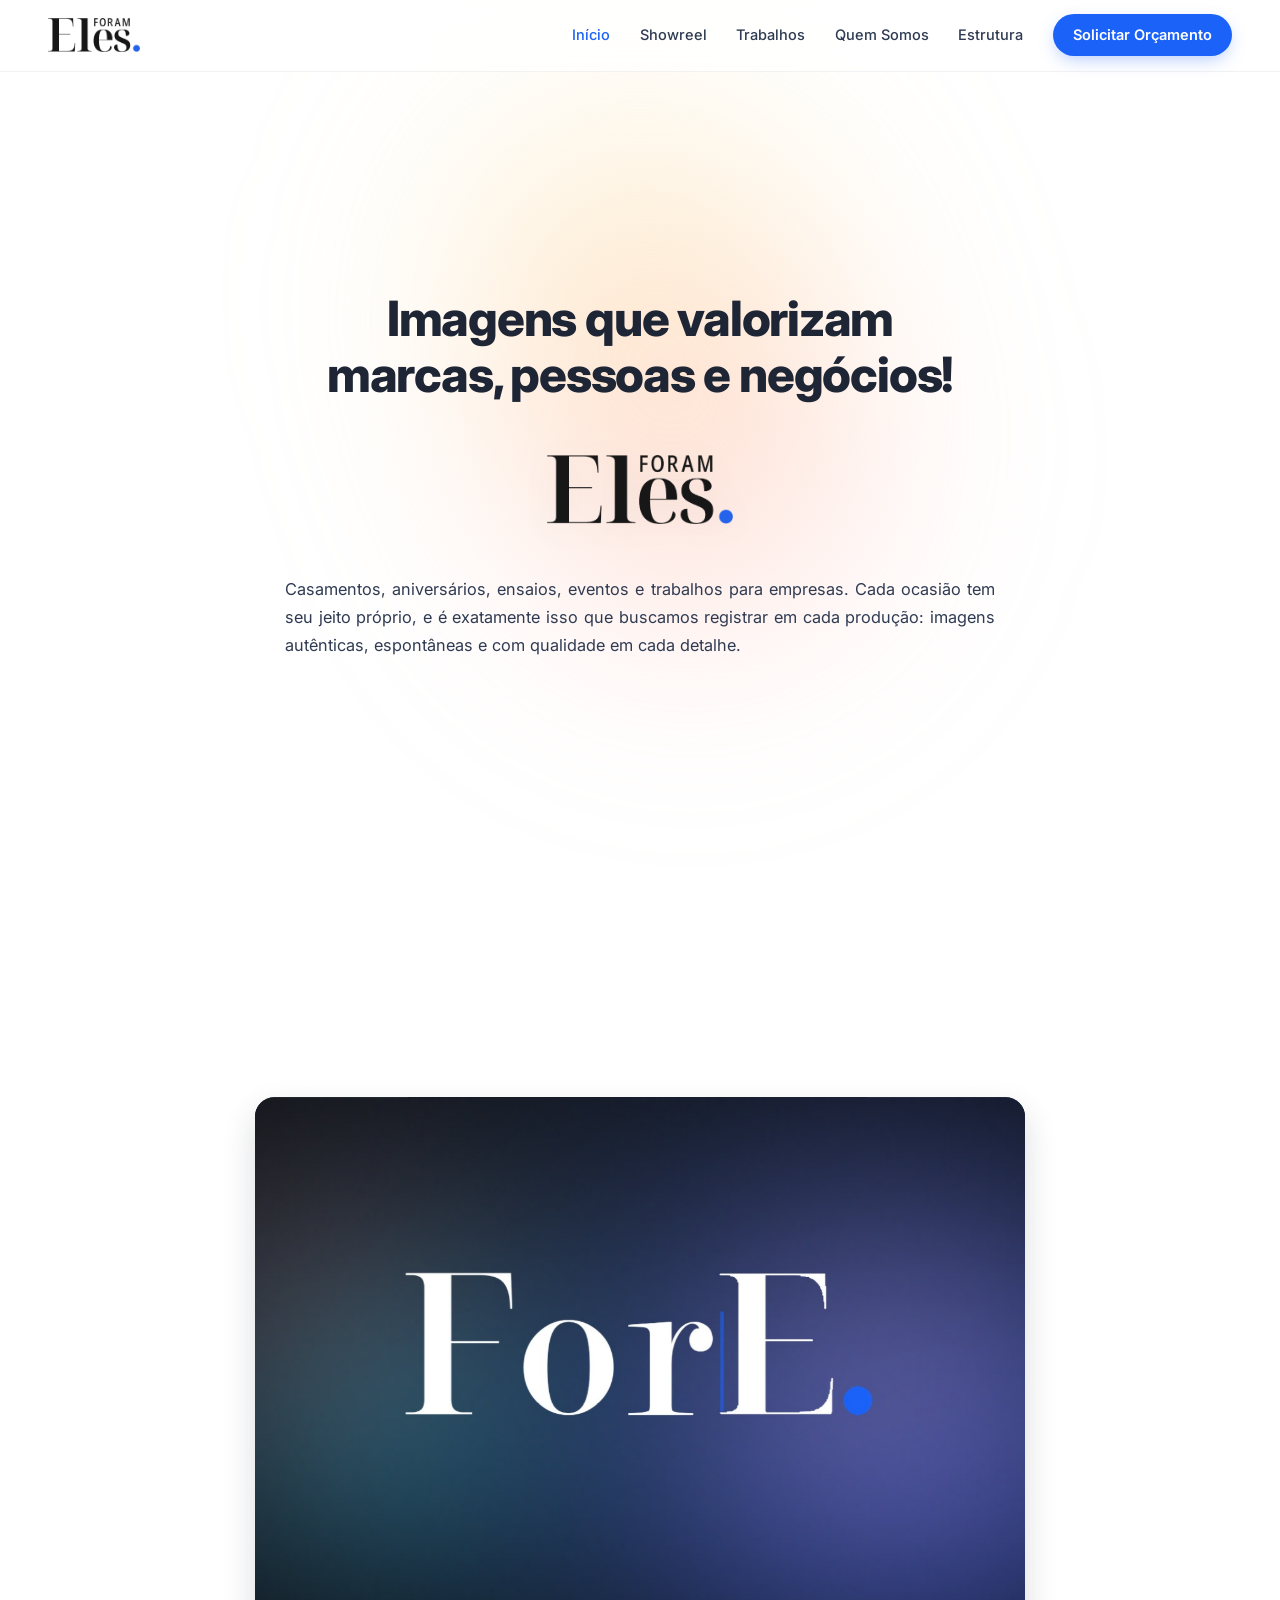
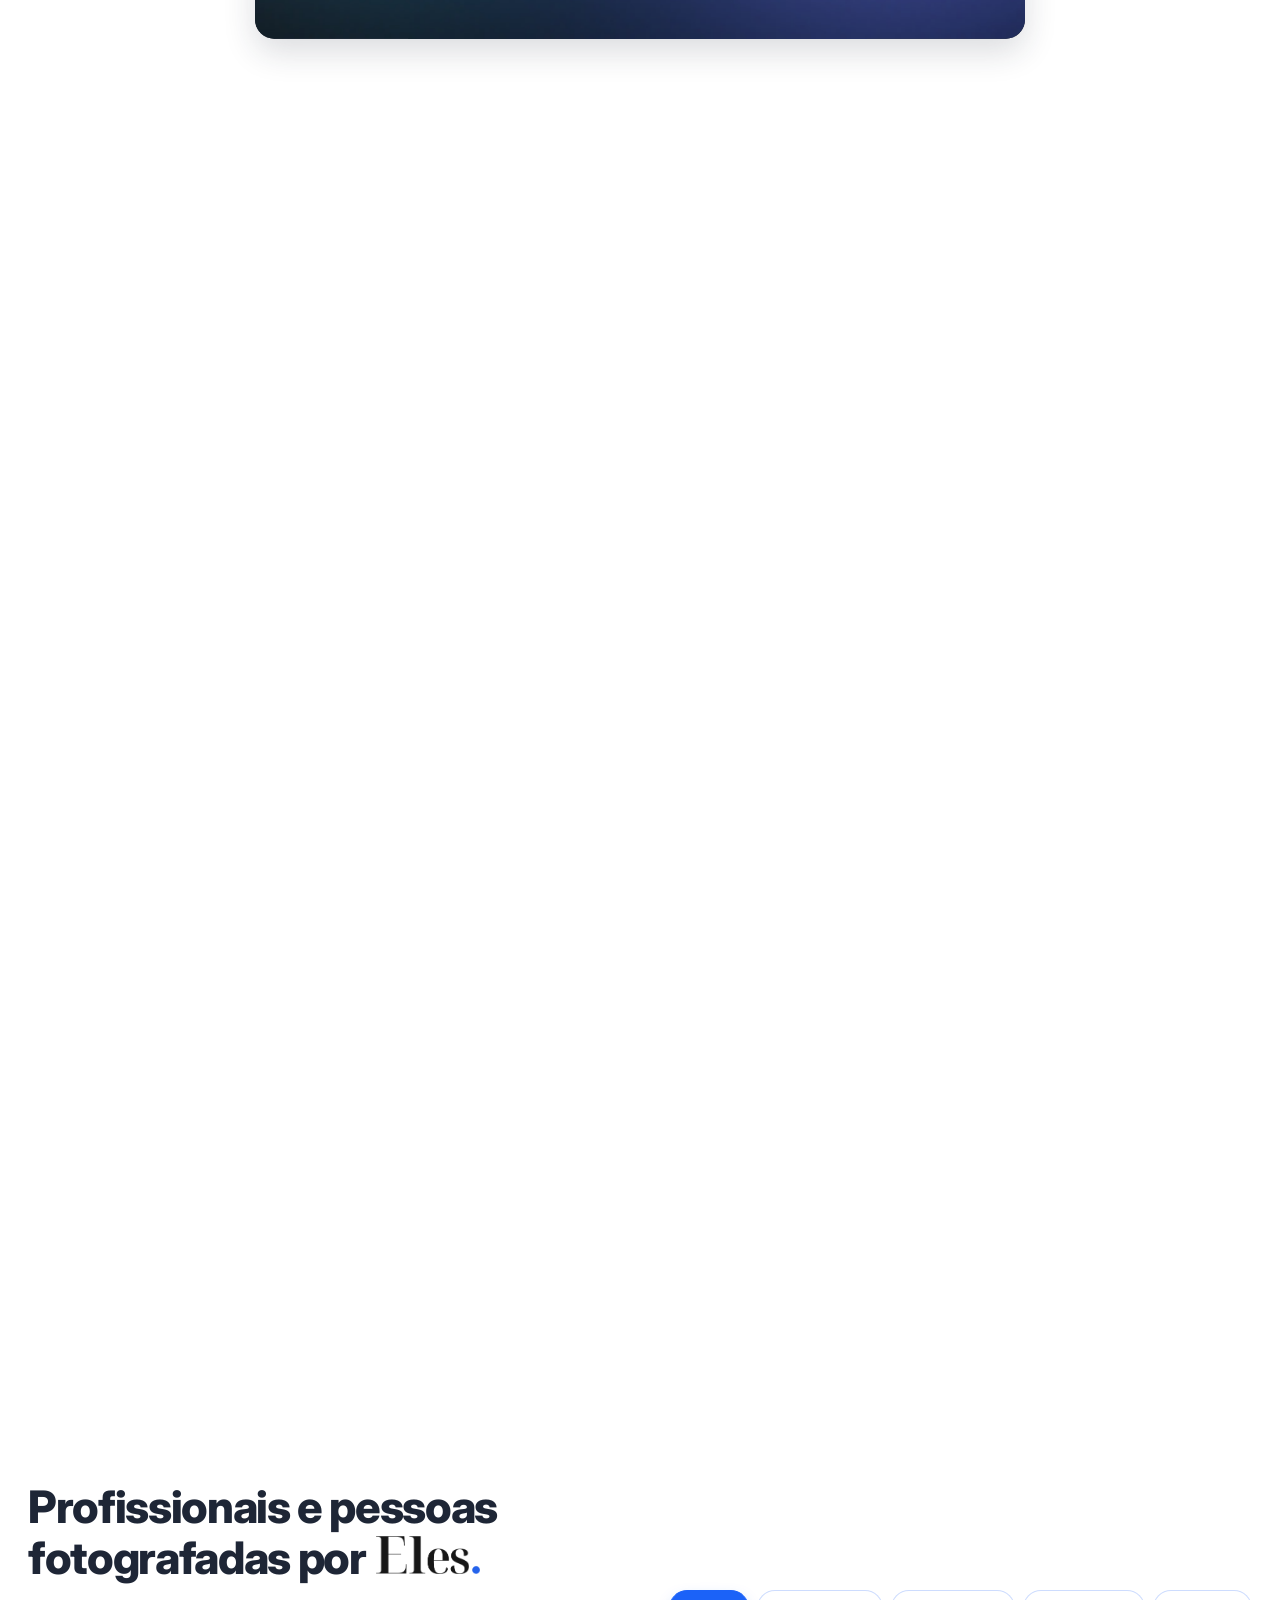
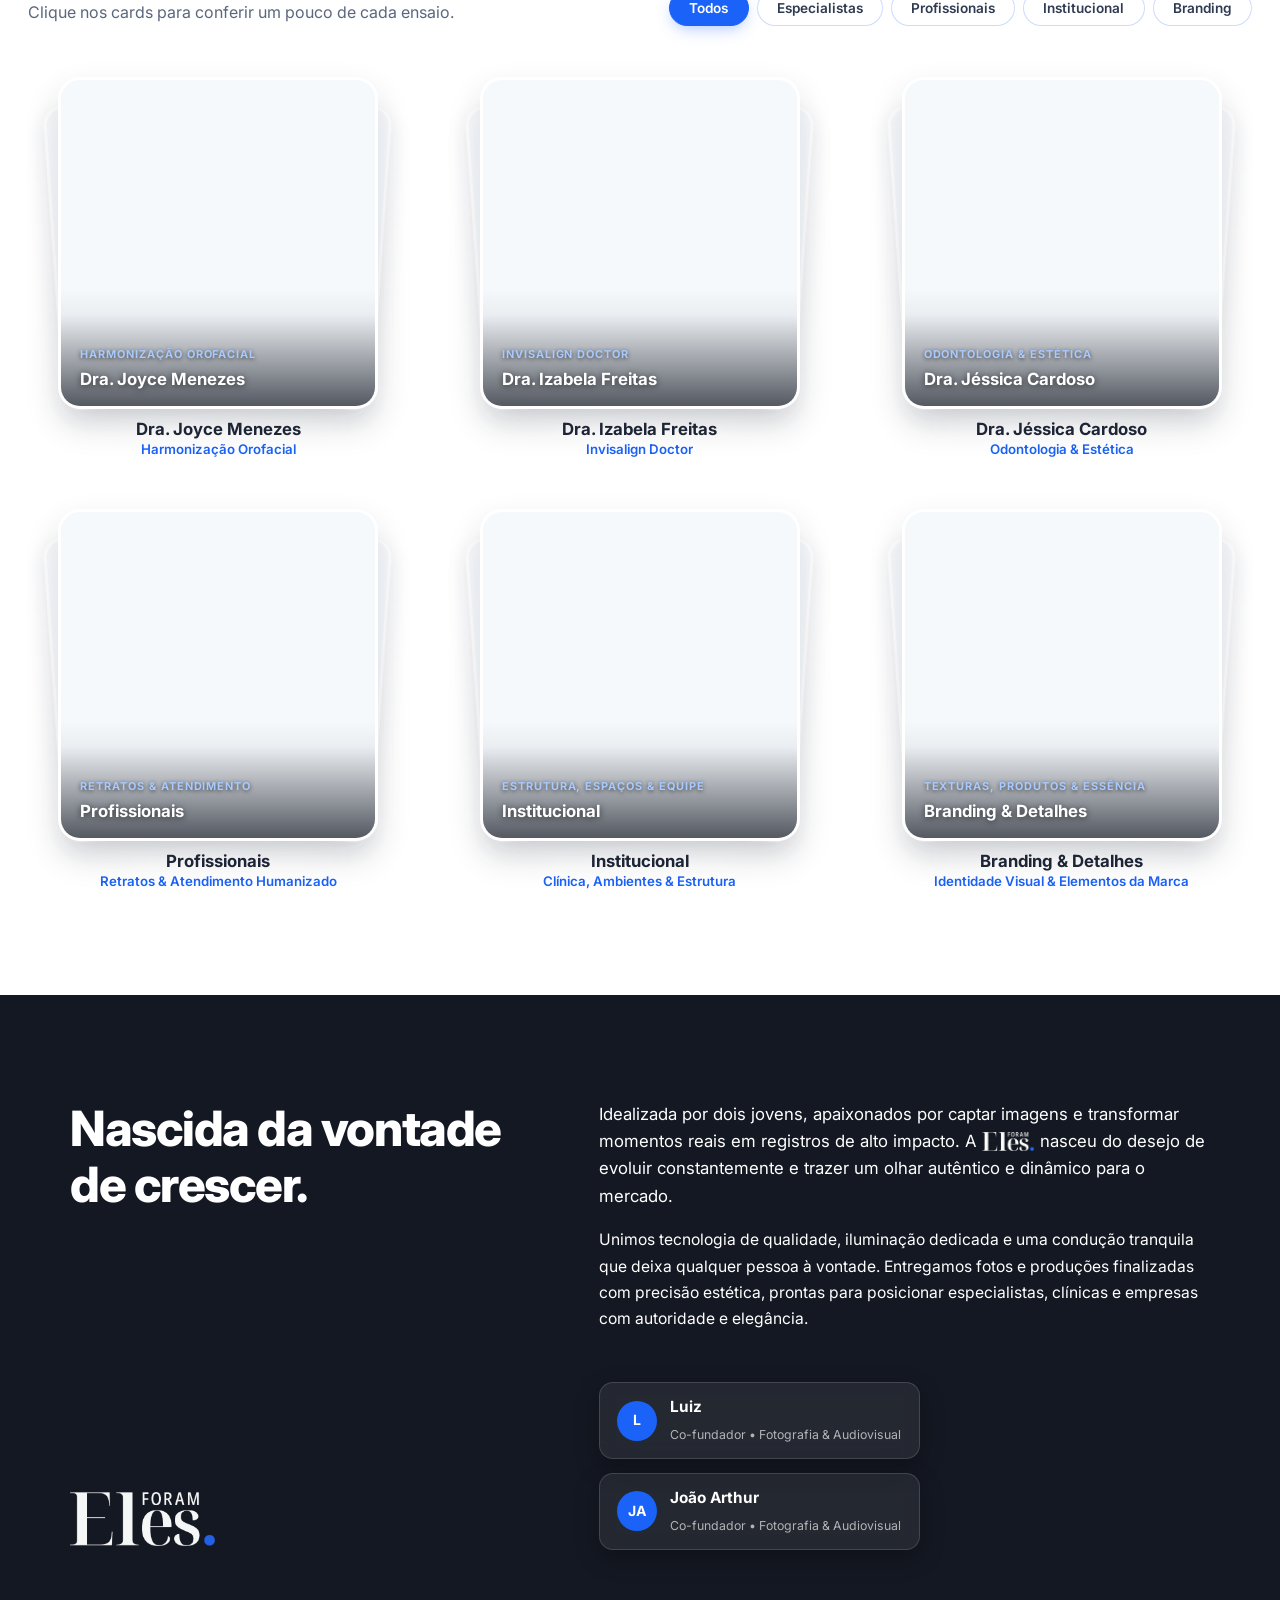
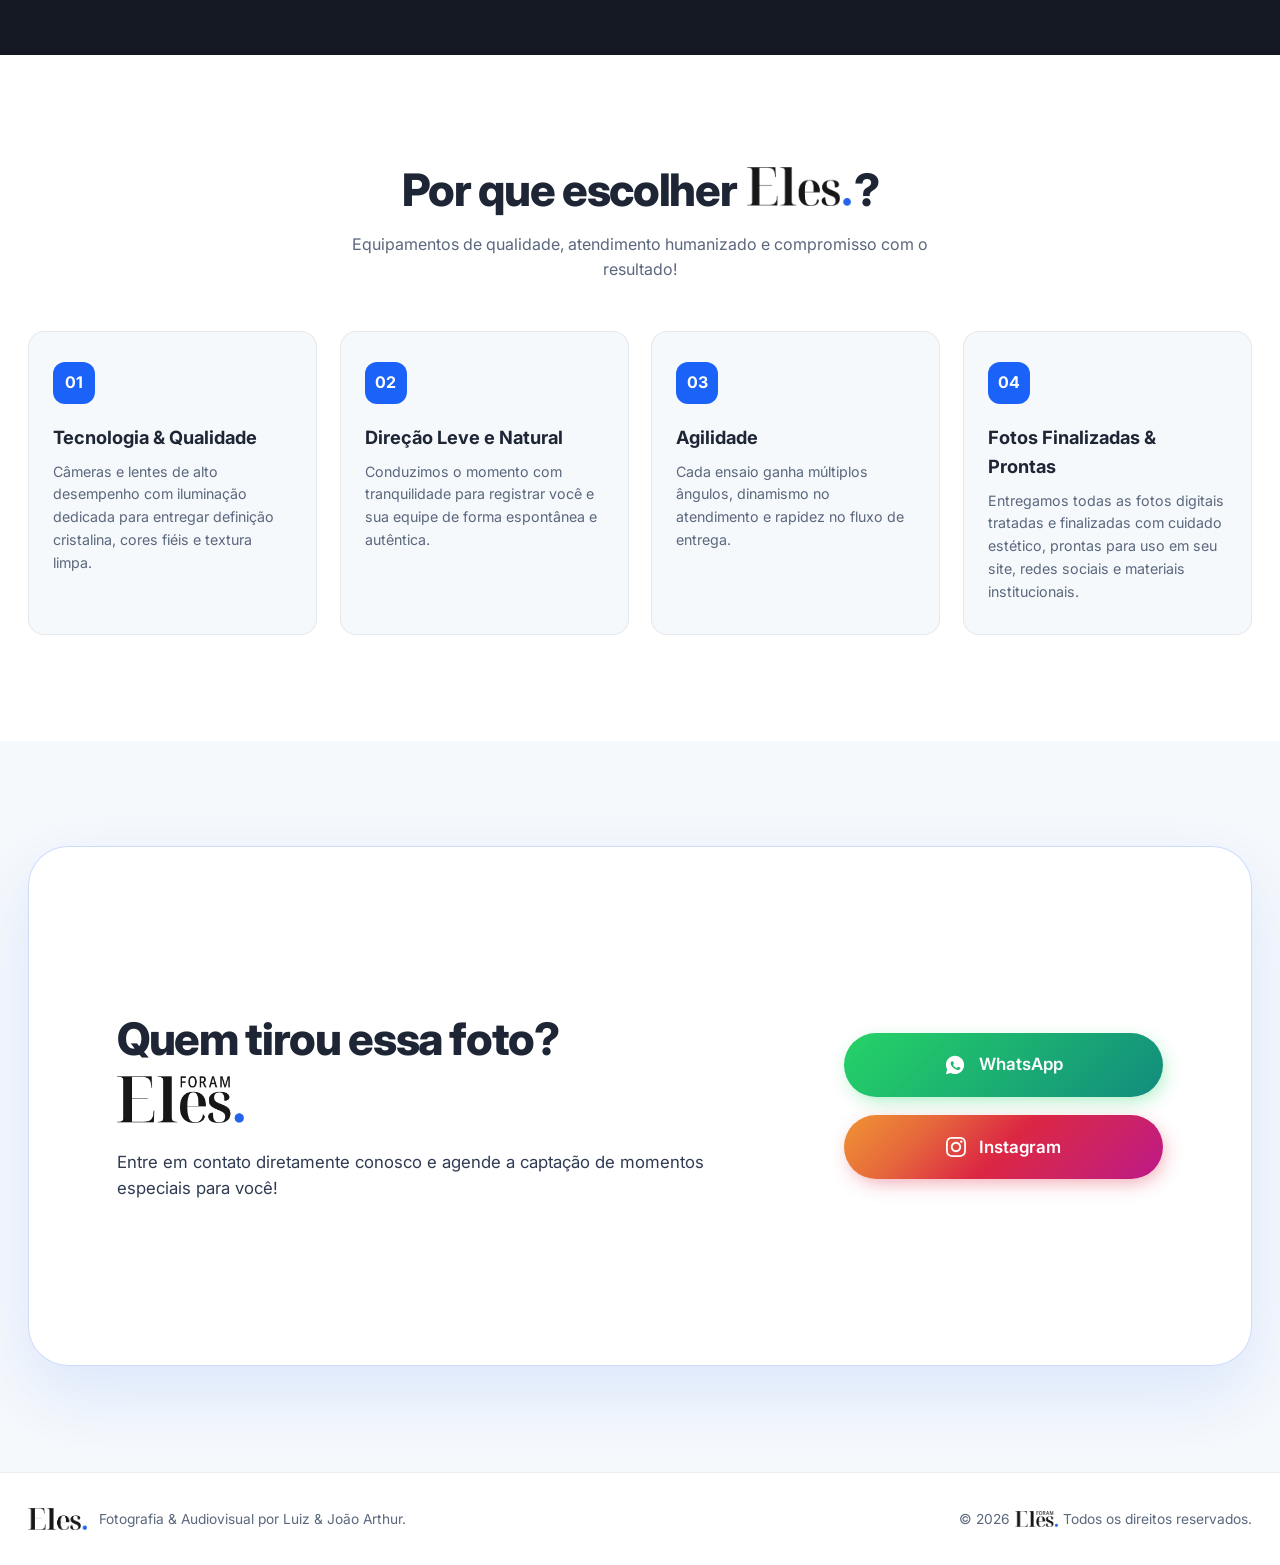
==== index.html @ 7e0012a5 "fix: cor do hero pc +12%, hero mobile refinado, play imediato video, titulo fotografadas e textos br" ====
<!DOCTYPE html>
<html lang="pt-BR">
<head>
  <meta charset="UTF-8" />
  <meta name="viewport" content="width=device-width, initial-scale=1.0, viewport-fit=cover" />
  <title>FORAM Eles. | Fotografia &amp; Audiovisual</title>
  <meta name="description" content="FORAM Eles — Fotografia e audiovisual por Luiz e João Arthur. Olhar autêntico, direção natural e entrega ágil para especialistas, clínicas e empresas." />
  <meta name="theme-color" content="#ffffff" />
  <link rel="icon" type="image/svg+xml" href="assets/favicon.svg" />
  <link rel="icon" type="image/png" sizes="32x32" href="assets/favicon-32x32.png" />
  <link rel="icon" type="image/png" sizes="512x512" href="assets/favicon.png" />
  <link rel="apple-touch-icon" href="assets/apple-touch-icon.png" />
  <link rel="preconnect" href="https://fonts.googleapis.com" />
  <link rel="preconnect" href="https://fonts.gstatic.com" crossorigin />
  <link href="https://fonts.googleapis.com/css2?family=Inter:wght@300;400;500;600;700;800&display=swap" rel="stylesheet" />
  <!-- CookieConsent v3 (LGPD) -->
  <link rel="stylesheet" href="https://cdn.jsdelivr.net/gh/orestbida/cookieconsent@v3.0.1/dist/cookieconsent.css" />
  <link rel="stylesheet" href="style.css?v=20261114-v8" />
</head>
<body>

  <!-- Header / Navbar com Desfoque (Blur) -->
  <header class="navbar" id="navbar">
    <div class="nav-container">
      <a href="#hero" class="brand-logo" aria-label="FORAM Eles - Início">
        <img src="assets/logo-foram-eles-crop.png" alt="FORAM Eles." class="logo-img" decoding="async" />
      </a>

      <nav class="nav-links" id="nav-links">
        <a href="#hero" class="nav-link active">Início</a>
        <a href="#destaque" class="nav-link">Showreel</a>
        <a href="#portfolio" class="nav-link">Trabalhos</a>
        <a href="#sobre" class="nav-link">Quem Somos</a>
        <a href="#diferenciais" class="nav-link">Estrutura</a>
        <a href="#contato" class="nav-link nav-cta">Solicitar Orçamento</a>
      </nav>

      <button class="menu-toggle" id="menu-toggle" aria-label="Abrir menu" aria-expanded="false">
        <span></span>
        <span></span>
        <span></span>
      </button>
    </div>
  </header>

  <main>
    <!-- 1º CONTAINER: CORES EM DEGRADÊ MAIS CONCENTRADAS E SE ESTENDENDO ATÉ O FINAL DO VÍDEO -->
    <section class="container-hero" id="hero">
      <div class="hero-canvas-wrapper" aria-hidden="true">
        <canvas id="breathing-canvas"></canvas>
      </div>

      <div class="hero-content reveal visible">
        <h1 class="hero-title">
          <span class="hero-title-line line-1">Imagens que valorizam</span>
          <span class="hero-title-line line-2">marcas, pessoas e negócios!</span>
        </h1>

        <div class="hero-logo-wrap">
          <img src="assets/logo-foram-eles-crop.png" alt="FORAM Eles." class="hero-main-logo" decoding="async" />
        </div>

        <div class="hero-subtitle">
          <p class="hero-sub-desc">
            Casamentos, aniversários, ensaios, eventos e trabalhos para empresas. Cada ocasião tem seu jeito próprio, e é exatamente isso que buscamos registrar em cada produção: imagens autênticas, espontâneas e com qualidade em cada detalhe.
          </p>
        </div>
      </div>
    </section>

    <!-- 2º CONTAINER: VÍDEO EXPANSIVO GRADUAL DESDE O PRIMEIRO SCROLL -->
    <section class="video-scroll-track" id="destaque">
      <div class="video-sticky-stage" id="video-sticky-stage">
        <div class="video-expand-card" id="video-expand-card">
          <!-- Começa pausado: só toca quando pelo menos 20% do vídeo aparece na tela -->
          <video
            id="showcase-video"
            class="showcase-video"
            poster="assets/video-poster.jpg"
            muted
            loop
            playsinline
            preload="auto"
          >
            <source src="assets/video-foram-eles-mobile.mp4?v=20261114" type="video/mp4" media="(max-width: 768px)" />
            <source src="assets/video-foram-eles.mp4?v=20261114" type="video/mp4" />
          </video>
        </div>
      </div>
    </section>

    <!-- 3º CONTAINER: TRABALHOS REALIZADOS (CARDS ESTILO CARTAS APPLE) -->
    <section class="container-portfolio section-padding" id="portfolio">
      <div class="section-inner">
        <div class="portfolio-header reveal">
          <div>
            <h2 class="section-title">
              Profissionais e pessoas<br />
              fotografadas por <img src="assets/logo-eles-crop.png" alt="Eles." class="inline-logo-title" loading="lazy" decoding="async" />
            </h2>
            <p class="section-desc">
              Clique nos cards para conferir um pouco de cada ensaio.
            </p>
          </div>
          <div class="portfolio-filters" role="tablist">
            <button class="filter-btn active" data-filter="all">Todos</button>
            <button class="filter-btn" data-filter="especialistas">Especialistas</button>
            <button class="filter-btn" data-filter="profissionais">Profissionais</button>
            <button class="filter-btn" data-filter="institucional">Institucional</button>
            <button class="filter-btn" data-filter="branding">Branding</button>
          </div>
        </div>

        <div class="portfolio-grid reveal" id="portfolio-grid">
          <!-- Card Stack 1: Dra. Joyce Menezes -->
          <article class="apple-stack-item" data-category="especialistas" data-album="0" tabindex="0" role="button" aria-label="Abrir álbum Dra. Joyce Menezes">
            <div class="apple-card-stack">
              <div class="stack-layer layer-left">
                <img src="assets/albuns/joyce/foto-01.jpg" alt="Dra. Joyce Menezes" loading="lazy" decoding="async" />
              </div>
              <div class="stack-layer layer-right">
                <img src="assets/albuns/joyce/foto-03.jpg" alt="Harmonização Orofacial" loading="lazy" decoding="async" />
              </div>
              <div class="stack-layer layer-main">
                <img src="assets/albuns/joyce/foto-06.jpg" alt="Dra. Joyce Menezes - Harmonização Orofacial" loading="lazy" decoding="async" />
                <div class="card-main-overlay">
                  <span class="item-cat">Harmonização Orofacial</span>
                  <h3>Dra. Joyce Menezes</h3>
                </div>
              </div>
            </div>
            <div class="stack-meta">
              <h4>Dra. Joyce Menezes</h4>
              <p>Harmonização Orofacial</p>
            </div>
          </article>

          <!-- Card Stack 2: Dra. Izabela Freitas -->
          <article class="apple-stack-item" data-category="especialistas" data-album="1" tabindex="0" role="button" aria-label="Abrir álbum Dra. Izabela Freitas">
            <div class="apple-card-stack">
              <div class="stack-layer layer-left">
                <img src="assets/albuns/izabela/foto-02.jpg" alt="Dra. Izabela Freitas em atendimento" loading="lazy" decoding="async" />
              </div>
              <div class="stack-layer layer-right">
                <img src="assets/albuns/izabela/foto-03.jpg" alt="Invisalign Doctor" loading="lazy" decoding="async" />
              </div>
              <div class="stack-layer layer-main">
                <img src="assets/albuns/izabela/foto-01.jpg" alt="Dra. Izabela Freitas - Invisalign Doctor" loading="lazy" decoding="async" />
                <div class="card-main-overlay">
                  <span class="item-cat">Invisalign Doctor</span>
                  <h3>Dra. Izabela Freitas</h3>
                </div>
              </div>
            </div>
            <div class="stack-meta">
              <h4>Dra. Izabela Freitas</h4>
              <p>Invisalign Doctor</p>
            </div>
          </article>

          <!-- Card Stack 3: Dra. Jéssica Cardoso -->
          <article class="apple-stack-item" data-category="especialistas" data-album="2" tabindex="0" role="button" aria-label="Abrir álbum Dra. Jéssica Cardoso">
            <div class="apple-card-stack">
              <div class="stack-layer layer-left">
                <img src="assets/albuns/jessica/foto-01.jpg" alt="Dra. Jéssica Cardoso consultório" loading="lazy" decoding="async" />
              </div>
              <div class="stack-layer layer-right">
                <img src="assets/albuns/jessica/foto-02.jpg" alt="Dra. Jéssica Cardoso atendimento" loading="lazy" decoding="async" />
              </div>
              <div class="stack-layer layer-main">
                <img src="assets/albuns/jessica/jessica-3.jpg" alt="Dra. Jéssica Cardoso - Odontologia e Estética" loading="lazy" decoding="async" />
                <div class="card-main-overlay">
                  <span class="item-cat">Odontologia &amp; Estética</span>
                  <h3>Dra. Jéssica Cardoso</h3>
                </div>
              </div>
            </div>
            <div class="stack-meta">
              <h4>Dra. Jéssica Cardoso</h4>
              <p>Odontologia &amp; Estética</p>
            </div>
          </article>

          <!-- Card Stack 4: Profissionais -->
          <article class="apple-stack-item" data-category="profissionais" data-album="3" tabindex="0" role="button" aria-label="Abrir álbum Profissionais">
            <div class="apple-card-stack">
              <div class="stack-layer layer-left">
                <img src="assets/albuns/profissionais/foto-02.jpg" alt="Profissional em ação" loading="lazy" decoding="async" />
              </div>
              <div class="stack-layer layer-right">
                <img src="assets/albuns/profissionais/foto-04.jpg" alt="Retrato profissional masculino" loading="lazy" decoding="async" />
              </div>
              <div class="stack-layer layer-main">
                <img src="assets/albuns/profissionais/foto-01.jpg" alt="Profissionais - Retratos e Atendimento" loading="lazy" decoding="async" />
                <div class="card-main-overlay">
                  <span class="item-cat">Retratos &amp; Atendimento</span>
                  <h3>Profissionais</h3>
                </div>
              </div>
            </div>
            <div class="stack-meta">
              <h4>Profissionais</h4>
              <p>Retratos &amp; Atendimento Humanizado</p>
            </div>
          </article>

          <!-- Card Stack 5: Institucional -->
          <article class="apple-stack-item" data-category="institucional" data-album="4" tabindex="0" role="button" aria-label="Abrir álbum Institucional">
            <div class="apple-card-stack">
              <div class="stack-layer layer-left">
                <img src="assets/albuns/institucional/foto-01.jpg" alt="Recepção e clínica" loading="lazy" decoding="async" />
              </div>
              <div class="stack-layer layer-right">
                <img src="assets/albuns/institucional/foto-04.jpg" alt="Equipe institucional" loading="lazy" decoding="async" />
              </div>
              <div class="stack-layer layer-main">
                <img src="assets/albuns/institucional/foto-02.jpg" alt="Institucional - Estrutura e Espaços" loading="lazy" decoding="async" />
                <div class="card-main-overlay">
                  <span class="item-cat">Estrutura, Espaços &amp; Equipe</span>
                  <h3>Institucional</h3>
                </div>
              </div>
            </div>
            <div class="stack-meta">
              <h4>Institucional</h4>
              <p>Clínica, Ambientes &amp; Estrutura</p>
            </div>
          </article>

          <!-- Card Stack 6: Branding & Detalhes -->
          <article class="apple-stack-item" data-category="branding" data-album="5" tabindex="0" role="button" aria-label="Abrir álbum Branding e Detalhes">
            <div class="apple-card-stack">
              <div class="stack-layer layer-left">
                <img src="assets/albuns/branding/foto-01.jpg" alt="Detalhe de produto e marca" loading="lazy" decoding="async" />
              </div>
              <div class="stack-layer layer-right">
                <img src="assets/albuns/branding/foto-07.jpg" alt="Textura e composição" loading="lazy" decoding="async" />
              </div>
              <div class="stack-layer layer-main">
                <img src="assets/albuns/branding/foto-08.jpg" alt="Branding &amp; Detalhes" loading="lazy" decoding="async" />
                <div class="card-main-overlay">
                  <span class="item-cat">Texturas, Produtos &amp; Essência</span>
                  <h3>Branding &amp; Detalhes</h3>
                </div>
              </div>
            </div>
            <div class="stack-meta">
              <h4>Branding &amp; Detalhes</h4>
              <p>Identidade Visual &amp; Elementos da Marca</p>
            </div>
          </article>
        </div>
      </div>
    </section>

    <!-- 4º CONTAINER: SOBRE NÓS (USANDO A LOGO SEMPRE QUE CITAR A MARCA) -->
    <section class="container-about section-padding" id="sobre">
      <div class="section-inner">
        <div class="about-grid editorial-split">
          <!-- Fotos dos fundadores preservadas para reativação posterior quando desejar:
          <div class="about-visuals reveal">
            <div class="about-photo-main">
              <img
                src="assets/foto-socios.jpg"
                alt="Retrato Corporativo de Sócios"
                loading="lazy"
                decoding="async"
              />
            </div>
            <div class="about-photo-secondary">
              <img
                src="assets/foto-socios-2.jpg"
                alt="Profissionais e Sócios"
                loading="lazy"
                decoding="async"
              />
            </div>
          </div>
          -->

          <div class="about-col-title reveal">
            <div class="about-title-track">
              <div class="about-title-sticky">
                <h2 class="section-title">
                  Nascida da vontade de crescer.
                </h2>
              </div>
            </div>
            <div class="about-logo-bottom desktop-logo">
              <img src="assets/logo-foram-eles-branca-crop.png" alt="FORAM Eles." class="about-logo-img" loading="lazy" decoding="async" />
            </div>
          </div>

          <div class="about-col-content reveal">
            <p class="about-paragraph highlight-p">
              Idealizada por dois jovens, apaixonados por captar imagens e transformar momentos reais em registros de alto impacto. A <img src="assets/logo-foram-eles-branca-crop.png" alt="FORAM Eles." class="inline-logo-text" loading="lazy" decoding="async" /> nasceu do desejo de evoluir constantemente e trazer um olhar autêntico e dinâmico para o mercado.
            </p>

            <p class="about-paragraph">
              Unimos tecnologia de qualidade, iluminação dedicada e uma condução tranquila que deixa qualquer pessoa à vontade. Entregamos fotos e produções finalizadas com precisão estética, prontas para posicionar especialistas, clínicas e empresas com autoridade e elegância.
            </p>

            <div class="founders-row">
              <div class="founder-chip">
                <div class="founder-avatar">L</div>
                <div>
                  <h4>Luiz</h4>
                  <span>Co-fundador • Fotografia &amp; Audiovisual</span>
                </div>
              </div>
              <div class="founder-chip">
                <div class="founder-avatar">JA</div>
                <div>
                  <h4>João Arthur</h4>
                  <span>Co-fundador • Fotografia &amp; Audiovisual</span>
                </div>
              </div>
            </div>

            <div class="about-logo-bottom mobile-logo">
              <img src="assets/logo-foram-eles-branca-crop.png" alt="FORAM Eles." class="about-logo-img" loading="lazy" decoding="async" />
            </div>
          </div>
        </div>
      </div>
    </section>

    <!-- 5º CONTAINER: DIFERENCIAIS & EQUIPAMENTOS -->
    <section class="container-features section-padding" id="diferenciais">
      <div class="section-inner">
        <div class="features-header reveal">
          <h2 class="section-title">
            Por que escolher <img src="assets/logo-eles-crop.png" alt="Eles." class="inline-logo-title" loading="lazy" decoding="async" />?
          </h2>
          <p class="section-desc">
            Equipamentos de qualidade, atendimento humanizado e compromisso com o resultado!
          </p>
        </div>

        <div class="features-grid reveal">
          <div class="feature-box">
            <div class="feature-icon">01</div>
            <h3>Tecnologia &amp; Qualidade</h3>
            <p>
              Câmeras e lentes de alto desempenho com iluminação dedicada para entregar definição cristalina, cores fiéis e textura limpa.
            </p>
          </div>

          <div class="feature-box">
            <div class="feature-icon">02</div>
            <h3>Direção Leve e Natural</h3>
            <p>
              Conduzimos o momento com tranquilidade para registrar você e sua equipe de forma espontânea e autêntica.
            </p>
          </div>

          <div class="feature-box">
            <div class="feature-icon">03</div>
            <h3>Agilidade</h3>
            <p>
              Cada ensaio ganha múltiplos ângulos, dinamismo no atendimento e rapidez no fluxo de entrega.
            </p>
          </div>

          <div class="feature-box">
            <div class="feature-icon">04</div>
            <h3>Fotos Finalizadas &amp; Prontas</h3>
            <p>
              Entregamos todas as fotos digitais tratadas e finalizadas com cuidado estético, prontas para uso em seu site, redes sociais e materiais institucionais.
            </p>
          </div>
        </div>
      </div>
    </section>

    <!-- 6º CONTAINER: CONTATO / CHAMAR NO WHATSAPP -->
    <section class="container-contact section-padding" id="contato">
      <div class="section-inner">
        <div class="contact-card reveal">
          <!-- Canvas de cores em movimento autônomo exclusivo dentro deste container limitado -->
          <div class="contact-canvas-wrapper" aria-hidden="true">
            <canvas id="contact-breathing-canvas"></canvas>
          </div>

          <div class="contact-copy">
            <h2 class="section-title">
              Quem tirou essa foto?<br />
              <img src="assets/logo-foram-eles-crop.png" alt="FORAM Eles." class="inline-logo-contact" loading="lazy" decoding="async" />
            </h2>
            <p class="section-desc">
              Entre em contato diretamente conosco e agende a captação de momentos especiais para você!
            </p>
          </div>

          <div class="contact-buttons-panel">
            <a href="https://wa.me/5534998610300" target="_blank" rel="noopener noreferrer" class="btn-brand btn-whatsapp" aria-label="WhatsApp">
              <svg width="22" height="22" viewBox="0 0 24 24" fill="currentColor">
                <path d="M12.04 2c-5.46 0-9.91 4.45-9.91 9.91 0 1.75.46 3.45 1.32 4.95L2.05 22l5.25-1.38c1.45.79 3.08 1.21 4.74 1.21 5.46 0 9.91-4.45 9.91-9.91 0-2.65-1.03-5.14-2.9-7.01A9.816 9.816 0 0 0 12.04 2zm5.79 14.15c-.24.68-1.39 1.3-1.92 1.38-.49.07-1.11.1-3.26-.79-2.58-1.07-4.22-3.7-4.35-3.87-.13-.17-1.04-1.38-1.04-2.64 0-1.25.66-1.87.9-2.12.24-.25.52-.31.69-.31.18 0 .35 0 .5.01.16.01.37-.06.58.44.22.52.74 1.8.8 1.93.07.13.11.29.02.46-.08.17-.13.28-.26.43-.13.15-.27.34-.39.46-.13.13-.26.27-.11.53.15.26.68 1.12 1.46 1.82 1 .89 1.85 1.17 2.11 1.3.26.13.42.11.57-.07.16-.18.66-.77.84-1.03.17-.26.35-.22.59-.13.24.09 1.52.72 1.78.85.26.13.43.2.5.31.06.11.06.66-.18 1.34z"/>
              </svg>
              <span>WhatsApp</span>
            </a>

            <a href="https://www.instagram.com/foram.eles?dlrf=MW1zMHRjZjJ2d3ppdQ%3D%3D&amp;utm_source=qr" target="_blank" rel="noopener noreferrer" class="btn-brand btn-instagram" aria-label="Instagram">
              <svg width="20" height="20" viewBox="0 0 24 24" fill="currentColor">
                <path d="M12 2.163c3.204 0 3.584.012 4.85.07 3.252.148 4.771 1.691 4.919 4.919.058 1.265.069 1.645.069 4.849 0 3.205-.012 3.584-.069 4.849-.149 3.225-1.664 4.771-4.919 4.919-1.266.058-1.644.07-4.85.07-3.204 0-3.584-.012-4.849-.07-3.26-.149-4.771-1.699-4.919-4.92-.058-1.265-.07-1.644-.07-4.849 0-3.204.013-3.583.07-4.849.149-3.227 1.664-4.771 4.919-4.919 1.266-.057 1.645-.069 4.849-.069zm0-2.163c-3.259 0-3.667.014-4.947.072-4.358.2-6.78 2.618-6.98 6.98-.059 1.281-.073 1.689-.073 4.948 0 3.259.014 3.668.072 4.948.2 4.358 2.618 6.78 6.98 6.98 1.281.058 1.689.072 4.948.072 3.259 0 3.668-.014 4.948-.072 4.354-.2 6.782-2.618 6.979-6.98.059-1.28.073-1.689.073-4.948 0-3.259-.014-3.667-.072-4.947-.196-4.354-2.617-6.78-6.979-6.98-1.281-.059-1.69-.073-4.949-.073zm0 5.838c-3.403 0-6.162 2.759-6.162 6.162s2.759 6.163 6.162 6.163 6.162-2.759 6.162-6.163c0-3.403-2.759-6.162-6.162-6.162zm0 10.162c-2.209 0-4-1.79-4-4 0-2.209 1.791-4 4-4s4 1.791 4 4c0 2.21-1.791 4-4 4zm6.406-11.845c-.796 0-1.441.645-1.441 1.44s.645 1.44 1.441 1.44c.795 0 1.439-.645 1.439-1.44s-.644-1.44-1.439-1.44z"/>
              </svg>
              <span>Instagram</span>
            </a>
          </div>
        </div>
      </div>
    </section>
  </main>

  <!-- MODAL DE ÁLBUM COM FUNDO DESFOCADO (ABRE AO CLICAR NOS CARDS DE FOTOS) -->
  <div class="album-modal" id="album-modal" aria-hidden="true" role="dialog" aria-modal="true">
    <div class="album-modal-backdrop" id="album-modal-backdrop"></div>
    <div class="album-modal-content">
      <button class="album-modal-close" id="album-modal-close" aria-label="Fechar álbum">&times;</button>

      <div class="album-modal-header">
        <div>
          <span class="album-modal-cat" id="album-modal-cat">Categoria</span>
          <h3 class="album-modal-title" id="album-modal-title">Título do Álbum</h3>
        </div>
        <span class="album-modal-counter" id="album-modal-counter">1 / 4</span>
      </div>

      <div class="album-viewer" id="album-viewer">
        <button class="album-nav-btn prev" id="album-prev" aria-label="Foto anterior">&#10094;</button>
        <div class="album-main-img-wrap">
          <img src="" alt="Foto do álbum" id="album-main-img" class="album-main-img" decoding="async" />
        </div>
        <button class="album-nav-btn next" id="album-next" aria-label="Próxima foto">&#10095;</button>
      </div>

      <div class="album-thumbs" id="album-thumbs"></div>
    </div>
  </div>

  <footer class="footer">
    <div class="section-inner footer-inner">
      <div class="footer-brand">
        <img src="assets/logo-eles-crop.png" alt="Eles." class="footer-logo" loading="lazy" decoding="async" />
        <span>Fotografia &amp; Audiovisual por Luiz &amp; João Arthur.</span>
      </div>
      <div class="footer-copy">
        &copy; <span id="year">2026</span> <img src="assets/logo-foram-eles-crop.png" alt="FORAM Eles." class="inline-logo-footer" loading="lazy" decoding="async" /> Todos os direitos reservados.
      </div>
    </div>
  </footer>

  <!-- CookieConsent v3 (LGPD) -->
  <script src="https://cdn.jsdelivr.net/gh/orestbida/cookieconsent@v3.0.1/dist/cookieconsent.umd.js" defer></script>
  <script src="script.js?v=20261114-v8" defer></script>
</body>
</html>
---- style.css ----
:root {
  /* Site Branco Limpo + Botões e Destaques em Azul + Textos em Cinza Escuro */
  --bg-white: #ffffff;
  --bg-soft: #f6f9fc;
  --bg-subtle: #edf2f9;

  --slate-800: #1e2636;
  --slate-700: #2f3b52;
  --slate-500: #5a677d;
  --slate-300: #d5dfed;

  --blue-primary: #1b62f8;
  --blue-hover: #0e4cd3;
  --blue-light: #4785ff;
  --blue-tint: rgba(27, 98, 248, 0.08);
  --blue-border: rgba(27, 98, 248, 0.22);

  --border-subtle: rgba(30, 38, 54, 0.08);
  --border-strong: rgba(30, 38, 54, 0.14);

  --font-sans: 'Inter', -apple-system, BlinkMacSystemFont, sans-serif;
  --font-display: 'Inter', -apple-system, BlinkMacSystemFont, sans-serif;

  --radius-xl: 28px;
  --radius-lg: 22px;
  --radius-md: 16px;
  --apple-spring: 0.55s cubic-bezier(0.22, 1, 0.36, 1);
  --transition: 0.32s cubic-bezier(0.16, 1, 0.3, 1);
}

* {
  margin: 0;
  padding: 0;
  box-sizing: border-box;
  -webkit-tap-highlight-color: transparent;
}

html {
  scroll-behavior: smooth;
  background-color: var(--bg-white);
  color: var(--slate-800);
  font-family: var(--font-sans);
  text-size-adjust: 100%;
  -webkit-text-size-adjust: 100%;
}

body {
  background-color: var(--bg-white);
  color: var(--slate-800);
  overflow-x: hidden;
  line-height: 1.6;
  -webkit-font-smoothing: antialiased;
  -moz-osx-font-smoothing: grayscale;
}

/* ==========================================================================
   LOGOS OFICIAIS INLINE (SEMPRE QUE CITAR "FORAM Eles." OU "Eles.")
   ========================================================================== */
.inline-logo-hero {
  height: 1.12em;
  width: auto;
  display: inline-block;
  vertical-align: -0.14em;
  margin-top: 0.45rem;
  object-fit: contain;
}

.inline-logo-title {
  height: 0.86em;
  width: auto;
  display: inline-block;
  vertical-align: baseline;
  margin: 0 0.06em;
  object-fit: contain;
}

.inline-logo-text {
  height: 1.15em;
  width: auto;
  display: inline-block;
  vertical-align: -0.22em;
  margin: 0 0.08em;
  object-fit: contain;
}

.inline-logo-contact {
  height: 1.05em;
  width: auto;
  display: inline-block;
  vertical-align: 0;
  margin-top: 0.65rem;
  object-fit: contain;
}

.inline-logo-footer {
  height: 1.14em;
  width: auto;
  display: inline-block;
  vertical-align: -0.2em;
  margin: 0 0.1em;
  object-fit: contain;
}

/* ==========================================================================
   HEADER / NAVBAR COM LEVE BLUR OTIMIZADO
   ========================================================================== */
.navbar {
  position: fixed;
  top: 0;
  left: 0;
  width: 100%;
  z-index: 100;
  padding: 0.9rem 0;
  background: rgba(255, 255, 255, 0.72);
  backdrop-filter: blur(14px);
  -webkit-backdrop-filter: blur(14px);
  border-bottom: 1px solid rgba(30, 38, 54, 0.06);
  transition: background 0.25s ease, padding 0.25s ease, box-shadow 0.25s ease;
  transform: translateZ(0);
}

.navbar.scrolled {
  background: rgba(255, 255, 255, 0.86);
  border-bottom: 1px solid var(--border-subtle);
  padding: 0.7rem 0;
  box-shadow: 0 6px 24px rgba(30, 38, 54, 0.05);
}

.nav-container {
  max-width: 1240px;
  margin: 0 auto;
  padding: 0 1.75rem;
  display: flex;
  align-items: center;
  justify-content: space-between;
}

.brand-logo {
  text-decoration: none;
  display: flex;
  align-items: center;
}

.logo-img {
  height: 34px;
  width: auto;
  object-fit: contain;
  display: block;
}

.nav-links {
  display: flex;
  align-items: center;
  gap: 1.85rem;
}

.nav-link {
  color: var(--slate-700);
  text-decoration: none;
  font-size: 0.91rem;
  font-weight: 500;
  transition: color 0.2s ease;
}

.nav-link:hover,
.nav-link.active {
  color: var(--blue-primary);
}

.nav-cta {
  padding: 0.58rem 1.25rem;
  border-radius: 999px;
  background: var(--blue-primary);
  color: #ffffff !important;
  font-weight: 600;
  box-shadow: 0 6px 18px -4px rgba(27, 98, 248, 0.36);
  transition: background 0.25s ease, transform 0.25s ease;
}

.menu-toggle {
  display: none;
  width: 40px;
  height: 40px;
  background: rgba(27, 98, 248, 0.06);
  border: 1px solid rgba(27, 98, 248, 0.16);
  border-radius: 12px;
  cursor: pointer;
  flex-direction: column;
  align-items: center;
  justify-content: center;
  gap: 4.5px;
  transition: background 0.2s ease;
}

.menu-toggle span {
  width: 18px;
  height: 1.8px;
  background: var(--slate-800);
  border-radius: 2px;
  transition: transform 0.25s ease, opacity 0.2s ease;
}

.menu-toggle.active span:nth-child(1) {
  transform: translateY(6.3px) rotate(45deg);
}

.menu-toggle.active span:nth-child(2) {
  opacity: 0;
}

.menu-toggle.active span:nth-child(3) {
  transform: translateY(-6.3px) rotate(-45deg);
}

/* ==========================================================================
   1º CONTAINER: CORES EM DEGRADÊ ULTRA-LEVES (GPU UPSCALE SEM FILTER:BLUR PESADO)
   ========================================================================== */
.container-hero {
  position: relative;
  min-height: 96vh;
  min-height: 96svh;
  display: flex;
  align-items: center;
  justify-content: center;
  padding: 10.4rem 1.75rem 5rem;
  overflow: visible;
  background: transparent;
  z-index: 1;
}

.hero-canvas-wrapper {
  position: absolute;
  top: 0;
  left: 0;
  right: 0;
  height: 220vh;
  z-index: 0;
  overflow: hidden;
  pointer-events: none;
  mask-image: linear-gradient(
    to bottom,
    #000000 0%,
    #000000 74%,
    rgba(0, 0, 0, 0.4) 89%,
    transparent 100%
  );
  -webkit-mask-image: linear-gradient(
    to bottom,
    #000000 0%,
    #000000 74%,
    rgba(0, 0, 0, 0.4) 89%,
    transparent 100%
  );
}

#breathing-canvas {
  width: 100%;
  height: 100%;
  display: block;
  filter: blur(88px);
  -webkit-filter: blur(88px);
  transform: translate3d(0, 0, 0);
}

.hero-content {
  position: relative;
  z-index: 2;
  max-width: 900px;
  text-align: center;
  display: flex;
  flex-direction: column;
  align-items: center;
}

.hero-title {
  font-family: var(--font-display);
  font-size: clamp(2rem, 3.8vw, 3.35rem);
  line-height: 1.16;
  letter-spacing: -0.03em;
  font-weight: 800;
  color: var(--slate-800);
  margin-top: 0;
  margin-bottom: 0;
  display: flex;
  flex-direction: column;
  align-items: center;
  text-align: center;
  text-wrap: balance;
}

.hero-title-line {
  display: block;
  white-space: nowrap;
}

.hero-title-line.line-1 {
  letter-spacing: -0.025em;
}

.hero-title-line.line-2 {
  letter-spacing: -0.025em;
  word-spacing: normal;
}

.hero-logo-wrap {
  margin: 3.2rem 0 3.2rem;
  display: flex;
  align-items: center;
  justify-content: center;
}

.hero-main-logo {
  height: clamp(54px, 5.4vw, 72px);
  width: auto;
  object-fit: contain;
  filter: drop-shadow(0 4px 16px rgba(0, 0, 0, 0.05));
}

.hero-subtitle {
  max-width: 710px;
  margin-bottom: 0;
  display: block;
}

.hero-sub-lead {
  font-size: clamp(1.1rem, 1.4vw, 1.28rem);
  font-weight: 700;
  color: var(--slate-800);
  line-height: 1.45;
  text-align: center;
  margin: 0;
}

.hero-sub-desc {
  font-size: clamp(1.02rem, 1.25vw, 1.15rem);
  color: var(--slate-700);
  line-height: 1.72;
  text-align: justify;
  text-justify: inter-word;
  margin: 0;
}

/* ==========================================================================
   BOTÕES: crescem de leve no hover com sombra/neon suave para baixo e para a direita
   ========================================================================== */
.btn {
  display: inline-flex;
  align-items: center;
  justify-content: center;
  gap: 0.55rem;
  padding: 0.88rem 1.75rem;
  border-radius: 999px;
  font-weight: 600;
  font-size: 0.93rem;
  text-decoration: none;
  cursor: pointer;
  border: none;
  transition: transform 0.45s cubic-bezier(0.22, 1, 0.36, 1), background-color 0.35s ease, border-color 0.35s ease, box-shadow 0.45s cubic-bezier(0.22, 1, 0.36, 1);
}

.btn-primary {
  background: var(--blue-primary);
  color: #ffffff;
  box-shadow: 2px 4px 14px -4px rgba(27, 98, 248, 0.32);
}

.btn-secondary {
  background: rgba(255, 255, 255, 0.94);
  color: var(--blue-primary);
  border: 1.5px solid var(--blue-border);
}

.nav-cta,
.filter-btn {
  transition: transform 0.45s cubic-bezier(0.22, 1, 0.36, 1), background-color 0.35s ease, border-color 0.35s ease, color 0.3s ease, box-shadow 0.45s cubic-bezier(0.22, 1, 0.36, 1);
}

@media (hover: hover) {
  .btn:hover,
  .nav-cta:hover,
  .filter-btn:hover {
    transform: scale(1.045);
    box-shadow:
      6px 9px 22px -6px rgba(27, 98, 248, 0.42),
      10px 14px 34px -10px rgba(0, 190, 255, 0.4);
  }

  .btn-primary:hover,
  .nav-cta:hover {
    background: var(--blue-hover);
  }

  .btn-secondary:hover,
  .filter-btn:hover {
    background: var(--blue-tint);
    border-color: var(--blue-primary);
  }
}

.btn:active,
.nav-cta:active,
.filter-btn:active {
  transform: scale(0.98);
}

/* ==========================================================================
   2º CONTAINER: VÍDEO EXPANSIVO GRADUAL E LEVE NA GPU
   ========================================================================== */
.video-scroll-track {
  position: relative;
  height: 235vh;
  margin-top: 6vh;
  z-index: 5;
}

.video-sticky-stage {
  position: sticky;
  top: 0;
  width: 100%;
  height: 100vh;
  height: 100svh;
  display: flex;
  align-items: center;
  justify-content: center;
  overflow: hidden;
}

.video-expand-card {
  position: relative;
  width: 100vw;
  height: 100vh;
  height: 100svh;
  border-radius: 32px;
  overflow: hidden;
  background: var(--slate-800);
  box-shadow: 0 22px 54px rgba(30, 38, 54, 0.16);
  transform: scale3d(0.6, 0.6, 1);
  transform-origin: center center;
  will-change: transform, border-radius;
  backface-visibility: hidden;
  -webkit-backface-visibility: hidden;
}

.showcase-video {
  width: 100%;
  height: 100%;
  object-fit: cover;
  display: block;
  transform: translateZ(0);
}

/* ==========================================================================
   SEÇÕES GERAIS (Branco, Azul & Cinza Escuro)
   ========================================================================== */
.section-padding {
  padding: 6.6rem 1.75rem;
}

/* Espaço refinado entre o final do vídeo e o início dos trabalhos */
.container-portfolio.section-padding {
  padding-top: 2.8rem;
}

.section-inner {
  max-width: 1240px;
  margin: 0 auto;
}

.section-title {
  font-family: var(--font-display);
  font-size: clamp(1.85rem, 3.5vw, 2.95rem);
  line-height: 1.15;
  letter-spacing: -0.03em;
  font-weight: 800;
  color: var(--slate-800);
  margin-top: 0.25rem;
  margin-bottom: 0.95rem;
}

.section-desc {
  color: var(--slate-500);
  max-width: 610px;
  font-size: 1rem;
}

/* ==========================================================================
   3º CONTAINER: TRABALHOS REALIZADOS — ESTILO CARTAS APPLE OTIMIZADO (ZERO FILTER REPAINT)
   ========================================================================== */
.container-portfolio {
  position: relative;
  z-index: 6;
  background: var(--bg-white);
}

.portfolio-header {
  display: flex;
  flex-wrap: wrap;
  align-items: flex-end;
  justify-content: space-between;
  gap: 1.4rem;
  margin-bottom: 3.2rem;
}

.portfolio-filters {
  display: flex;
  flex-wrap: wrap;
  gap: 0.5rem;
}

.filter-btn {
  padding: 0.55rem 1.2rem;
  border-radius: 999px;
  border: 1px solid var(--blue-border);
  background: var(--bg-white);
  color: var(--slate-700);
  font-family: var(--font-sans);
  font-size: 0.85rem;
  font-weight: 600;
  cursor: pointer;
  white-space: nowrap;
  transition: background-color 0.22s ease, color 0.22s ease, border-color 0.22s ease;
}

.filter-btn:hover {
  border-color: var(--blue-primary);
  color: var(--blue-primary);
  background: var(--blue-tint);
}

.filter-btn.active {
  background: var(--blue-primary);
  color: #ffffff;
  border-color: var(--blue-primary);
  box-shadow: 0 6px 16px -4px rgba(27, 98, 248, 0.36);
}

.portfolio-grid {
  display: grid;
  grid-template-columns: repeat(3, 1fr);
  gap: 3.2rem 2.6rem;
}

.apple-stack-item {
  display: flex;
  flex-direction: column;
  align-items: center;
  cursor: pointer;
  outline: none;
}

.apple-card-stack {
  position: relative;
  width: 84%;
  aspect-ratio: 1 / 1.04;
  margin: 0 auto 0.65rem;
}

.stack-layer {
  position: absolute;
  inset: 0;
  border-radius: var(--radius-lg);
  overflow: hidden;
  background: var(--bg-soft);
  border: 3.5px solid #ffffff;
  box-shadow: 0 10px 24px rgba(30, 38, 54, 0.1);
  /* Apenas transform e opacity na transição para 100% de fluidez na GPU */
  transition: transform var(--apple-spring), opacity var(--apple-spring);
  backface-visibility: hidden;
  -webkit-backface-visibility: hidden;
}

.stack-layer img {
  width: 100%;
  height: 100%;
  object-fit: cover;
  object-position: center 46%;
  display: block;
}

/* Enquadramento customizado por álbum: elimina teto/parede excessivos e foca nas pessoas e produtos */
.apple-stack-item[data-album="0"] .stack-layer img { object-position: center 54%; } /* Joyce: enquadramento descendo um pouco mais no PC e celular */
.apple-stack-item[data-album="1"] .stack-layer img { object-position: center 48%; } /* Izabela */
.apple-stack-item[data-album="2"] .stack-layer img { object-position: center 34%; } /* Jéssica */
.apple-stack-item[data-album="3"] .stack-layer img { object-position: center 48%; } /* Profissionais */
.apple-stack-item[data-album="4"] .stack-layer img { object-position: center 50%; } /* Institucional */
.apple-stack-item[data-album="5"] .stack-layer img { object-position: center 80%; } /* Branding & Detalhes: subindo 4% para enquadramento perfeito */

.stack-layer.layer-left {
  z-index: 1;
  transform: translate3d(-18px, 6px, 0) rotate(-4deg) scale(0.92);
  opacity: 0.88;
}

.stack-layer.layer-right {
  z-index: 2;
  transform: translate3d(18px, 6px, 0) rotate(4deg) scale(0.92);
  opacity: 0.9;
}

.stack-layer.layer-main {
  z-index: 3;
  transform: translate3d(0, 0, 0) scale(1);
  box-shadow: 0 16px 34px rgba(30, 38, 54, 0.14);
}

@media (hover: hover) {
  .apple-stack-item:hover .stack-layer.layer-left {
    transform: translate3d(-42px, -2px, 0) rotate(-8.5deg) scale(0.95);
    opacity: 1;
  }

  .apple-stack-item:hover .stack-layer.layer-right {
    transform: translate3d(42px, -2px, 0) rotate(8.5deg) scale(0.95);
    opacity: 1;
  }

  .apple-stack-item:hover .stack-layer.layer-main {
    transform: translate3d(0, -6px, 0) scale(1.015);
  }
}

.apple-stack-item:active .stack-layer.layer-main {
  transform: scale(0.98);
}

.card-main-overlay {
  position: absolute;
  inset: 0;
  /* Degradê discreto e compacto: apenas nos ~34% inferiores, liberando 100% da foto e pessoas */
  background: linear-gradient(
    to top,
    rgba(14, 20, 32, 0.70) 0%,
    rgba(14, 20, 32, 0.28) 18%,
    rgba(14, 20, 32, 0.05) 28%,
    transparent 36%
  );
  display: flex;
  flex-direction: column;
  justify-content: flex-end;
  padding: 0.85rem 1.15rem;
  color: #ffffff;
  pointer-events: none;
}

.item-cat {
  font-size: 0.68rem;
  text-transform: uppercase;
  letter-spacing: 0.09em;
  color: #a8caff;
  font-weight: 700;
  margin-bottom: 0.12rem;
  text-shadow: 0 1px 4px rgba(0, 0, 0, 0.65);
}

.card-main-overlay h3 {
  font-family: var(--font-display);
  font-size: 1.05rem;
  font-weight: 700;
  color: #ffffff;
  margin: 0;
  text-shadow: 0 1px 6px rgba(0, 0, 0, 0.65);
}

.stack-meta {
  text-align: center;
  max-width: 92%;
}

.stack-meta h4 {
  font-family: var(--font-display);
  font-size: 1.05rem;
  font-weight: 700;
  color: var(--slate-800);
  margin-top: 0;
  margin-bottom: 0.08rem;
  line-height: 1.22;
}

.stack-meta p {
  font-size: 0.83rem;
  color: var(--blue-primary);
  font-weight: 600;
  margin: 0;
  line-height: 1.25;
}

/* ==========================================================================
   MODAL DE ÁLBUM COM FUNDO DESFOCADO (BLURRED BACKDROP LIGHTBOX)
   ========================================================================== */
.album-modal {
  position: fixed;
  inset: 0;
  z-index: 250;
  display: flex;
  align-items: center;
  justify-content: center;
  padding: 1.25rem;
  opacity: 0;
  pointer-events: none;
  transition: opacity 0.28s ease;
}

.album-modal.open {
  opacity: 1;
  pointer-events: auto;
}

.album-modal-backdrop {
  position: absolute;
  inset: 0;
  background: rgba(18, 24, 38, 0.65);
  backdrop-filter: blur(16px);
  -webkit-backdrop-filter: blur(16px);
}

.album-modal-content {
  position: relative;
  z-index: 2;
  width: 100%;
  max-width: 960px;
  background: #ffffff;
  border: 1px solid rgba(255, 255, 255, 0.7);
  border-radius: var(--radius-xl);
  padding: 1.85rem;
  box-shadow: 0 28px 75px rgba(15, 20, 32, 0.32);
  transform: scale(0.95) translateY(10px);
  transition: transform 0.34s cubic-bezier(0.22, 1, 0.36, 1);
}

.album-modal.open .album-modal-content {
  transform: scale(1) translateY(0);
}

.album-modal-close {
  position: absolute;
  top: 1.15rem;
  right: 1.25rem;
  width: 38px;
  height: 38px;
  border-radius: 50%;
  border: 1px solid var(--border-strong);
  background: var(--bg-soft);
  color: var(--slate-800);
  font-size: 1.5rem;
  line-height: 1;
  cursor: pointer;
  display: flex;
  align-items: center;
  justify-content: center;
  transition: background-color 0.2s ease, color 0.2s ease;
}

.album-modal-close:hover {
  background: var(--blue-primary);
  color: #ffffff;
  border-color: var(--blue-primary);
}

.album-modal-header {
  display: flex;
  align-items: flex-end;
  justify-content: space-between;
  padding-right: 3rem;
  margin-bottom: 1.1rem;
  gap: 0.75rem;
}

.album-modal-cat {
  display: block;
  font-size: 0.73rem;
  text-transform: uppercase;
  letter-spacing: 0.11em;
  color: var(--blue-primary);
  font-weight: 700;
}

.album-modal-title {
  font-family: var(--font-display);
  font-size: clamp(1.15rem, 2.2vw, 1.5rem);
  font-weight: 800;
  color: var(--slate-800);
}

.album-modal-counter {
  font-size: 0.84rem;
  font-weight: 700;
  color: var(--blue-primary);
  background: var(--blue-tint);
  padding: 0.32rem 0.8rem;
  border-radius: 999px;
  white-space: nowrap;
}

.album-viewer {
  position: relative;
  display: flex;
  align-items: center;
  justify-content: center;
  background: #ffffff;
  border-radius: var(--radius-md);
  overflow: hidden;
  height: clamp(340px, 58vh, 600px);
  max-height: 60vh;
  margin-bottom: 1.1rem;
  touch-action: pan-y;
}

.album-main-img-wrap {
  width: 100%;
  height: 100%;
  display: flex;
  align-items: center;
  justify-content: center;
  background: #ffffff;
}

.album-main-img {
  max-width: 100%;
  max-height: 100%;
  width: auto;
  height: auto;
  object-fit: contain;
  display: block;
  border-radius: 12px;
  box-shadow: 0 10px 30px -8px rgba(18, 24, 38, 0.12);
}

.album-nav-btn {
  position: absolute;
  top: 50%;
  transform: translateY(-50%);
  width: 42px;
  height: 42px;
  border-radius: 50%;
  border: 1px solid rgba(18, 24, 38, 0.10);
  background: rgba(255, 255, 255, 0.94);
  color: var(--blue-primary);
  font-size: 1.05rem;
  cursor: pointer;
  display: flex;
  align-items: center;
  justify-content: center;
  box-shadow: 0 6px 18px rgba(0, 0, 0, 0.14);
  transition: background-color 0.2s ease, color 0.2s ease, transform 0.2s ease;
  z-index: 5;
}

.album-nav-btn:hover {
  background: var(--blue-primary);
  color: #ffffff;
}

.album-nav-btn.prev {
  left: 0.85rem;
}

.album-nav-btn.next {
  right: 0.85rem;
}

.album-thumbs {
  display: flex;
  gap: 0.65rem;
  overflow-x: auto;
  padding-bottom: 0.2rem;
  -webkit-overflow-scrolling: touch;
}

.album-thumb {
  width: 82px;
  height: 60px;
  border-radius: 10px;
  overflow: hidden;
  border: 2.5px solid transparent;
  cursor: pointer;
  flex-shrink: 0;
  opacity: 0.6;
  transition: opacity 0.2s ease, border-color 0.2s ease;
}

.album-thumb.active,
.album-thumb:hover {
  opacity: 1;
  border-color: var(--blue-primary);
}

.album-thumb img {
  width: 100%;
  height: 100%;
  object-fit: cover;
  display: block;
}

/* ==========================================================================
   4º CONTAINER: SOBRE NÓS (Fundo Cinza Escuro da Marca + Alto Contraste)
   ========================================================================== */
.container-about {
  background: #141822;
  color: #ffffff;
  position: relative;
}

.container-about .section-title {
  color: #ffffff;
}

.about-grid {
  display: grid;
  grid-template-columns: 1fr 1.1fr;
  gap: 3.8rem;
  align-items: center;
}

.about-grid.editorial-split {
  display: grid;
  grid-template-columns: 0.95fr 1.25fr;
  gap: clamp(2.5rem, 5vw, 4.8rem);
  align-items: stretch;
  max-width: 1140px;
  margin: 0 auto;
}

.about-col-title {
  display: flex;
  flex-direction: column;
  justify-content: space-between;
  align-items: flex-start;
  height: 100%;
  position: relative;
  text-align: left;
}

.about-col-title.visible {
  transform: none;
}

.about-title-track {
  flex: 1 1 auto;
  width: 100%;
  position: relative;
  /* Margem elegante (~20px) para descer mais e travar rente e alinhado antes da logo FORAM Eles */
  margin-bottom: 1.25rem;
}

.about-title-sticky {
  position: -webkit-sticky;
  position: sticky;
  top: 6.8rem;
  align-self: flex-start;
  z-index: 2;
}

.about-title-sticky .section-title,
.about-col-title .section-title {
  text-align: left;
  line-height: 1.15;
  font-size: clamp(2.1rem, 3.8vw, 3.1rem);
  margin-top: 0;
  margin-bottom: 0;
  padding-top: 0;
}

.about-col-content {
  display: flex;
  flex-direction: column;
  justify-content: space-between;
  height: 100%;
  text-align: left;
}

.about-col-content .about-paragraph:first-child {
  margin-top: 0;
}

.about-col-content .founders-row {
  justify-content: flex-start;
  margin-top: auto;
  padding-top: 2rem;
}

.about-logo-bottom {
  margin-top: auto;
  padding-top: 0;
  padding-bottom: 0.25rem;
}

.about-logo-bottom.desktop-logo {
  display: flex;
  align-items: flex-end;
}

.about-logo-bottom.mobile-logo {
  display: none;
}

.about-logo-img {
  height: clamp(38px, 4.2vw, 54px);
  width: auto;
  display: block;
  object-fit: contain;
  opacity: 0.96;
}

.about-grid.no-visuals {
  display: flex;
  flex-direction: column;
  align-items: center;
  text-align: center;
  max-width: 860px;
  margin: 0 auto;
  gap: 1.5rem;
}

.about-grid.no-visuals .about-text {
  max-width: 860px;
  width: 100%;
}

.about-grid.no-visuals .founders-row {
  justify-content: center;
}

.about-visuals {
  position: relative;
  display: grid;
  grid-template-columns: repeat(12, 1fr);
}

.about-photo-main {
  grid-column: 1 / 10;
  border-radius: var(--radius-lg);
  overflow: hidden;
  border: 1px solid rgba(255, 255, 255, 0.12);
  box-shadow: 0 20px 48px rgba(0, 0, 0, 0.45);
}

.about-photo-main > img {
  width: 100%;
  height: 410px;
  object-fit: cover;
  display: block;
}

.about-photo-secondary {
  grid-column: 5 / 13;
  margin-top: -125px;
  border-radius: var(--radius-md);
  overflow: hidden;
  border: 5px solid #141822;
  box-shadow: 0 20px 48px rgba(0, 0, 0, 0.5);
  position: relative;
}

.about-photo-secondary > img {
  width: 100%;
  height: 245px;
  object-fit: cover;
  display: block;
}

.about-paragraph {
  color: #ffffff;
  margin-bottom: 1.1rem;
  font-size: 0.98rem;
  line-height: 1.68;
}

.about-paragraph strong {
  color: #ffffff;
}

.highlight-p {
  font-size: 1.05rem;
  color: #ffffff;
  line-height: 1.62;
}

.founders-row {
  display: flex;
  flex-wrap: wrap;
  gap: 0.9rem;
  margin-top: 1.8rem;
}

.founder-chip {
  display: flex;
  align-items: center;
  gap: 0.8rem;
  padding: 0.72rem 1.1rem;
  border-radius: 14px;
  background: rgba(255, 255, 255, 0.07);
  border: 1px solid rgba(255, 255, 255, 0.14);
  box-shadow: 0 8px 24px rgba(0, 0, 0, 0.28);
  backdrop-filter: blur(8px);
}

.founder-avatar {
  width: 40px;
  height: 40px;
  flex-shrink: 0;
  border-radius: 50%;
  background: var(--blue-primary);
  color: #ffffff;
  display: flex;
  align-items: center;
  justify-content: center;
  font-weight: 700;
  font-size: 0.88rem;
}

.founder-chip h4 {
  font-size: 0.96rem;
  color: #ffffff;
  margin-bottom: 0.08rem;
}

.founder-chip span {
  font-size: 0.77rem;
  color: rgba(255, 255, 255, 0.65);
}

/* ==========================================================================
   5º CONTAINER: DIFERENCIAIS (Fundo Branco Limpo + Azul)
   ========================================================================== */
.container-features {
  background: var(--bg-white);
}

.features-header {
  text-align: center;
  display: flex;
  flex-direction: column;
  align-items: center;
  margin-bottom: 3rem;
}

.features-grid {
  display: grid;
  grid-template-columns: repeat(4, 1fr);
  gap: 1.4rem;
}

.feature-box {
  background: var(--bg-soft);
  border: 1px solid var(--border-subtle);
  border-radius: var(--radius-md);
  padding: 1.9rem 1.5rem;
  transition: transform 0.28s ease, border-color 0.28s ease, background-color 0.28s ease;
}

.feature-box:hover {
  background: var(--bg-white);
  border-color: var(--blue-primary);
  transform: translateY(-4px);
}

.feature-icon {
  width: 42px;
  height: 42px;
  border-radius: 12px;
  background: var(--blue-primary);
  color: #ffffff;
  font-family: var(--font-display);
  font-weight: 700;
  display: flex;
  align-items: center;
  justify-content: center;
  margin-bottom: 1.15rem;
}

.feature-box h3 {
  font-family: var(--font-display);
  font-size: 1.14rem;
  font-weight: 700;
  color: var(--slate-800);
  margin-bottom: 0.55rem;
}

.feature-box p {
  font-size: 0.89rem;
  color: var(--slate-500);
}

/* ==========================================================================
   6º CONTAINER: CONTATO / CHAMAR NO WHATSAPP
   (Container limitado ~70% da tela com as cores em movimento ultra-leve lá dentro)
   ========================================================================== */
.container-contact {
  background: var(--bg-soft);
}

.contact-card {
  position: relative;
  overflow: hidden;
  max-width: 1240px;
  min-height: 520px;
  margin: 0 auto;
  background: #ffffff;
  color: var(--slate-800);
  border: 1.5px solid var(--blue-border);
  border-radius: 40px;
  padding: 6.5rem 5.5rem;
  display: grid;
  grid-template-columns: 1.35fr 0.65fr;
  gap: 4rem;
  align-items: center;
  box-shadow: 0 28px 70px rgba(27, 98, 248, 0.12);
}

.contact-canvas-wrapper {
  position: absolute;
  inset: 0;
  z-index: 0;
  pointer-events: none;
  overflow: hidden;
  border-radius: inherit;
}

#contact-breathing-canvas {
  width: 100%;
  height: 100%;
  display: block;
  filter: blur(48px);
  -webkit-filter: blur(48px);
  transform: translate3d(0, 0, 0);
}

.contact-copy,
.contact-buttons-panel {
  position: relative;
  z-index: 2;
}

.contact-copy .section-desc {
  color: var(--slate-700);
  font-size: 1.05rem;
  line-height: 1.6;
}

/* Painel de botões elegantes (apenas logo e nome mantendo tamanho proporcional) */
.contact-buttons-panel {
  display: flex;
  flex-direction: column;
  gap: 1.15rem;
  justify-content: center;
  align-items: stretch;
  max-width: 320px;
  margin-left: auto;
  width: 100%;
}

.btn-brand {
  display: inline-flex;
  align-items: center;
  justify-content: center;
  gap: 0.85rem;
  padding: 1.15rem 2.2rem;
  border-radius: 999px;
  font-family: var(--font-sans);
  font-size: 1.06rem;
  font-weight: 600;
  text-decoration: none;
  cursor: pointer;
  border: none;
  transition: transform 0.4s cubic-bezier(0.22, 1, 0.36, 1), box-shadow 0.4s cubic-bezier(0.22, 1, 0.36, 1);
}

.btn-brand svg {
  flex-shrink: 0;
}

.btn-brand.btn-whatsapp {
  background: linear-gradient(135deg, #25d366 0%, #128c7e 100%);
  color: #ffffff;
  box-shadow: 3px 6px 20px -4px rgba(37, 211, 102, 0.45);
}

.btn-brand.btn-instagram {
  background: linear-gradient(135deg, #f09433 0%, #e6683c 25%, #dc2743 50%, #cc2366 75%, #bc1888 100%);
  color: #ffffff;
  box-shadow: 3px 6px 20px -4px rgba(220, 39, 67, 0.45);
}

@media (hover: hover) {
  .btn-brand:hover {
    transform: translateY(-2px) scale(1.035);
  }

  .btn-brand.btn-whatsapp:hover {
    box-shadow:
      6px 10px 28px -4px rgba(37, 211, 102, 0.6),
      10px 14px 34px -8px rgba(0, 210, 255, 0.35);
  }

  .btn-brand.btn-instagram:hover {
    box-shadow:
      6px 10px 28px -4px rgba(220, 39, 67, 0.6),
      10px 14px 34px -8px rgba(255, 122, 24, 0.35);
  }
}

.btn-brand:active {
  transform: scale(0.98);
}

/* Footer */
.footer {
  background: var(--bg-white);
  border-top: 1px solid var(--border-subtle);
  padding: 2.2rem 1.75rem;
  font-size: 0.86rem;
  color: var(--slate-500);
}

.footer-inner {
  display: flex;
  flex-wrap: wrap;
  justify-content: space-between;
  align-items: center;
  gap: 1rem;
}

.footer-brand {
  display: flex;
  align-items: center;
  gap: 0.7rem;
}

.footer-logo {
  height: 22px;
  width: auto;
  object-fit: contain;
}

/* Reveal Animations */
.reveal {
  opacity: 0;
  transform: translate3d(0, 14px, 0);
  transition: opacity 0.55s ease, transform 0.55s cubic-bezier(0.16, 1, 0.3, 1);
}

.reveal.visible {
  opacity: 1;
  transform: translate3d(0, 0, 0);
}

/* ==========================================================================
   RESPONSIVIDADE TABLET (<= 992px)
   ========================================================================== */
@media (max-width: 992px) {
  .about-grid,
  .contact-card {
    grid-template-columns: 1fr;
  }

  .features-grid {
    grid-template-columns: repeat(2, 1fr);
  }

  .portfolio-grid {
    grid-template-columns: repeat(2, 1fr);
    gap: 2.6rem 2rem;
  }
}

/* ==========================================================================
   VERSÃO CELULAR DELICADA, REFINADA E SUPER LEVE (<= 768px)
   ========================================================================== */
@media (max-width: 768px) {
  .navbar {
    padding: 0.65rem 0;
  }

  .navbar.scrolled {
    padding: 0.58rem 0;
  }

  .nav-container {
    padding: 0 1.15rem;
  }

  .logo-img {
    height: 27px;
  }

  .menu-toggle {
    display: flex;
  }

  .nav-links {
    position: absolute;
    top: calc(100% + 8px);
    left: 0.9rem;
    right: 0.9rem;
    background: rgba(255, 255, 255, 0.97);
    border: 1px solid var(--blue-border);
    border-radius: 20px;
    flex-direction: column;
    align-items: stretch;
    gap: 0.25rem;
    padding: 1rem;
    box-shadow: 0 18px 42px rgba(30, 38, 54, 0.12);
    display: none;
  }

  .nav-links.open {
    display: flex;
  }

  .nav-link {
    padding: 0.68rem 0.9rem;
    border-radius: 12px;
    font-size: 0.92rem;
    text-align: center;
  }

  .nav-cta {
    margin-top: 0.35rem;
    padding: 0.75rem 1.1rem;
    text-align: center;
  }

  /* 1º Container generoso, arejado e elegante no celular */
  .container-hero {
    min-height: 96vh;
    min-height: 96svh;
    padding: 7.2rem clamp(1.4rem, 5.5vw, 2.2rem) 3.5rem;
  }

  .hero-canvas-wrapper {
    height: 195vh;
  }

  #breathing-canvas {
    filter: blur(34px);
    -webkit-filter: blur(34px);
  }

  .hero-content {
    max-width: 460px;
    margin: 0 auto;
    padding: 0 0.25rem;
  }

  .hero-title {
    /* Grande destaque no celular em exatamente 2 linhas */
    font-size: clamp(1.5rem, 6.8vw, 2.25rem);
    line-height: 1.16;
    letter-spacing: -0.035em;
    font-weight: 800;
    margin-top: 0;
    margin-bottom: 0;
  }

  .hero-title-line {
    display: block;
    white-space: nowrap;
  }

  .hero-title-line.line-1 {
    letter-spacing: -0.025em;
  }

  .hero-title-line.line-2 {
    letter-spacing: -0.035em;
    word-spacing: normal;
  }

  .hero-logo-wrap {
    margin: 2.6rem 0 2.6rem;
    display: flex;
    align-items: center;
    justify-content: center;
  }

  .hero-main-logo {
    height: clamp(53px, 13.2vw, 68px);
    width: auto;
    object-fit: contain;
  }

  /* Texto descritivo no celular com destaque e clareza */
  .hero-subtitle {
    display: block;
    margin-bottom: 0;
    padding: 0 0.4rem;
    max-width: 440px;
  }

  .hero-sub-desc {
    font-size: clamp(1.04rem, 4.3vw, 1.14rem);
    line-height: 1.68;
    text-align: justify;
    text-justify: inter-word;
    hyphens: auto;
    -webkit-hyphens: auto;
    color: var(--slate-700);
    margin: 0;
  }

  .contact-buttons .btn:hover {
    transform: none;
  }

  /* 2º Container (Vídeo no celular): animação suave de crescer, ocupar a tela no auge e diminuir */
  .video-scroll-track {
    height: 195vh;
    margin-top: 0;
  }

  .video-sticky-stage {
    height: 100vh;
    height: 100dvh;
    height: 100svh;
    display: flex;
    align-items: center;
    justify-content: center;
    overflow: hidden;
    padding: 0;
  }

  .video-expand-card {
    position: relative;
    width: 100vw;
    height: 100vh;
    height: 100dvh;
    height: 100svh;
    background: #0b0f19;
    box-shadow: 0 16px 44px rgba(0, 0, 0, 0.35);
    overflow: hidden;
    transform-origin: center center;
    will-change: transform, border-radius;
    backface-visibility: hidden;
    -webkit-backface-visibility: hidden;
  }

  .showcase-video {
    width: 100%;
    height: 100%;
    object-fit: cover;
    object-position: center center;
    background: #0b0f19;
  }

  /* Seções gerais mais delicadas no celular */
  .section-padding {
    padding: 3.8rem 1.15rem;
  }

  .container-portfolio.section-padding {
    padding-top: 1.6rem;
  }

  .section-title {
    font-size: clamp(1.48rem, 6.2vw, 1.95rem);
    line-height: 1.18;
    margin-bottom: 0.65rem;
  }

  .section-desc {
    font-size: 0.9rem;
    line-height: 1.54;
  }

  /* 3º Container: Cards Apple delicados no celular */
  .portfolio-header {
    margin-bottom: 2rem;
    gap: 1rem;
  }

  .portfolio-filters {
    flex-wrap: nowrap;
    overflow-x: auto;
    width: 100%;
    padding-bottom: 0.35rem;
    scrollbar-width: none;
    -ms-overflow-style: none;
  }

  .portfolio-filters::-webkit-scrollbar {
    display: none;
  }

  .filter-btn {
    padding: 0.48rem 1rem;
    font-size: 0.79rem;
  }

  .portfolio-grid {
    grid-template-columns: 1fr;
    gap: 2.2rem;
  }

  .apple-card-stack {
    width: 78%;
    max-width: 280px;
    aspect-ratio: 1 / 1.02;
    margin-bottom: 0.55rem;
  }

  .stack-layer {
    border-width: 3px;
    border-radius: 18px;
  }

  .stack-layer.layer-left {
    transform: translate3d(-14px, 5px, 0) rotate(-4deg) scale(0.92);
  }

  .stack-layer.layer-right {
    transform: translate3d(14px, 5px, 0) rotate(4deg) scale(0.92);
  }

  .card-main-overlay {
    padding: 1rem;
  }

  /* Enquadramento customizado no celular para Branding & Detalhes */
  .apple-stack-item[data-album="5"] .stack-layer img {
    object-position: center 78%;
  }

  .item-cat {
    font-size: 0.66rem;
  }

  .card-main-overlay h3 {
    font-size: 0.98rem;
  }

  .stack-meta h4 {
    font-size: 0.96rem;
  }

  .stack-meta p {
    font-size: 0.78rem;
  }

  /* 4º Container: Sobre Nós delicado no celular */
  .about-grid,
  .about-grid.editorial-split {
    grid-template-columns: 1fr;
    gap: 2.1rem;
    align-items: start;
  }

  .about-col-title {
    position: static;
    height: auto;
    display: block;
  }

  .about-title-track {
    margin-bottom: 0;
    height: auto;
    display: block;
  }

  .about-title-sticky {
    position: static;
  }

  .about-logo-bottom.desktop-logo {
    display: none;
  }

  .about-logo-bottom.mobile-logo {
    display: block;
    margin-top: 1.6rem;
    padding-top: 0;
    text-align: center;
  }

  .about-logo-bottom.mobile-logo .about-logo-img {
    margin: 0 auto;
    height: 38px;
  }

  .about-col-content {
    height: auto;
    display: block;
  }

  .about-photo-main > img {
    height: 260px;
  }

  .about-photo-secondary {
    margin-top: -75px;
    border-width: 4px;
  }

  .about-photo-secondary > img {
    height: 165px;
  }

  .highlight-p {
    font-size: 0.95rem;
  }

  .about-paragraph {
    font-size: 0.89rem;
    margin-bottom: 0.9rem;
  }

  .founders-row {
    flex-direction: column;
    gap: 0.65rem;
    margin-top: 1.35rem;
  }

  .founder-chip {
    width: 100%;
    padding: 0.65rem 0.9rem;
  }

  .founder-avatar {
    width: 36px;
    height: 36px;
    font-size: 0.8rem;
  }

  .founder-chip h4 {
    font-size: 0.9rem;
  }

  .founder-chip span {
    font-size: 0.73rem;
  }

  /* 5º Container: Diferenciais no celular */
  .features-header {
    margin-bottom: 2rem;
  }

  .features-grid {
    grid-template-columns: 1fr;
    gap: 0.9rem;
  }

  .feature-box {
    padding: 1.35rem 1.2rem;
    border-radius: 16px;
  }

  .feature-icon {
    width: 36px;
    height: 36px;
    font-size: 0.85rem;
    border-radius: 10px;
    margin-bottom: 0.85rem;
  }

  .feature-box h3 {
    font-size: 1.02rem;
  }

  .feature-box p {
    font-size: 0.85rem;
  }

  /* 6º Container: Card de Contato / WhatsApp no celular */
  .contact-card {
    padding: 2.2rem 1.35rem;
    border-radius: 22px;
    gap: 1.6rem;
  }

  .contact-buttons-panel {
    gap: 0.95rem;
    width: 100%;
    max-width: 100%;
    margin-left: 0;
  }

  .btn-brand {
    width: 100%;
    padding: 1.05rem 1.6rem;
    font-size: 1rem;
  }

  /* Modal no celular */
  .album-modal {
    padding: 0.75rem;
  }

  .album-modal-content {
    padding: 1.1rem;
    border-radius: 20px;
  }

  .album-modal-close {
    top: 0.85rem;
    right: 0.85rem;
    width: 34px;
    height: 34px;
    font-size: 1.3rem;
  }

  .album-modal-header {
    padding-right: 2.4rem;
    margin-bottom: 0.85rem;
  }

  .album-viewer {
    aspect-ratio: unset;
    height: clamp(280px, 50vh, 460px);
    max-height: 52vh;
    margin-bottom: 0.85rem;
    background: #ffffff;
  }

  .album-nav-btn {
    width: 34px;
    height: 34px;
    font-size: 0.9rem;
  }

  .album-nav-btn.prev {
    left: 0.5rem;
  }

  .album-nav-btn.next {
    right: 0.5rem;
  }

  .album-thumb {
    width: 64px;
    height: 48px;
    border-radius: 8px;
  }

  /* Footer no celular */
  .footer {
    padding: 1.6rem 1.15rem;
    font-size: 0.8rem;
    text-align: center;
  }

  .footer-inner {
    flex-direction: column;
    justify-content: center;
    gap: 0.6rem;
  }

  .footer-brand {
    flex-direction: column;
    gap: 0.35rem;
  }
}

/* ==========================================================================
   COOKIE CONSENT v3 (LGPD) — Cores da Marca e Layout Consistente
   ========================================================================== */
:root {
  --cc-font-family: var(--font-sans);
  --cc-bg: #ffffff;
  --cc-text: #1e2636;
  --cc-btn-primary-bg: #1b62f8;
  --cc-btn-primary-color: #ffffff;
  --cc-btn-primary-hover-bg: #0e4cd3;
  --cc-btn-primary-hover-color: #ffffff;
  --cc-btn-secondary-bg: #f6f9fc;
  --cc-btn-secondary-color: #1e2636;
  --cc-btn-secondary-hover-bg: #edf2f9;
  --cc-btn-secondary-hover-color: #1b62f8;
  --cc-toggle-on-bg: #1b62f8;
  --cc-separator-border-color: rgba(30, 38, 54, 0.08);
  --cc-modal-border-radius: 20px;
  --cc-btn-border-radius: 999px;
}

#cc-main .cm {
  border: 1px solid rgba(27, 98, 248, 0.16) !important;
  box-shadow: 0 16px 40px rgba(30, 38, 54, 0.12) !important;
}

#cc-main .cm__title {
  font-family: var(--font-display) !important;
  font-weight: 700 !important;
}

#cc-main .cm__btn {
  font-weight: 600 !important;
  transition: transform 0.25s ease, background-color 0.25s ease !important;
}

#cc-main .cm__btn:hover {
  transform: translateY(-1px) !important;
}

@media (max-width: 768px) {
  #cc-main .cm {
    margin: 0.9rem !important;
    border-radius: 18px !important;
  }
}
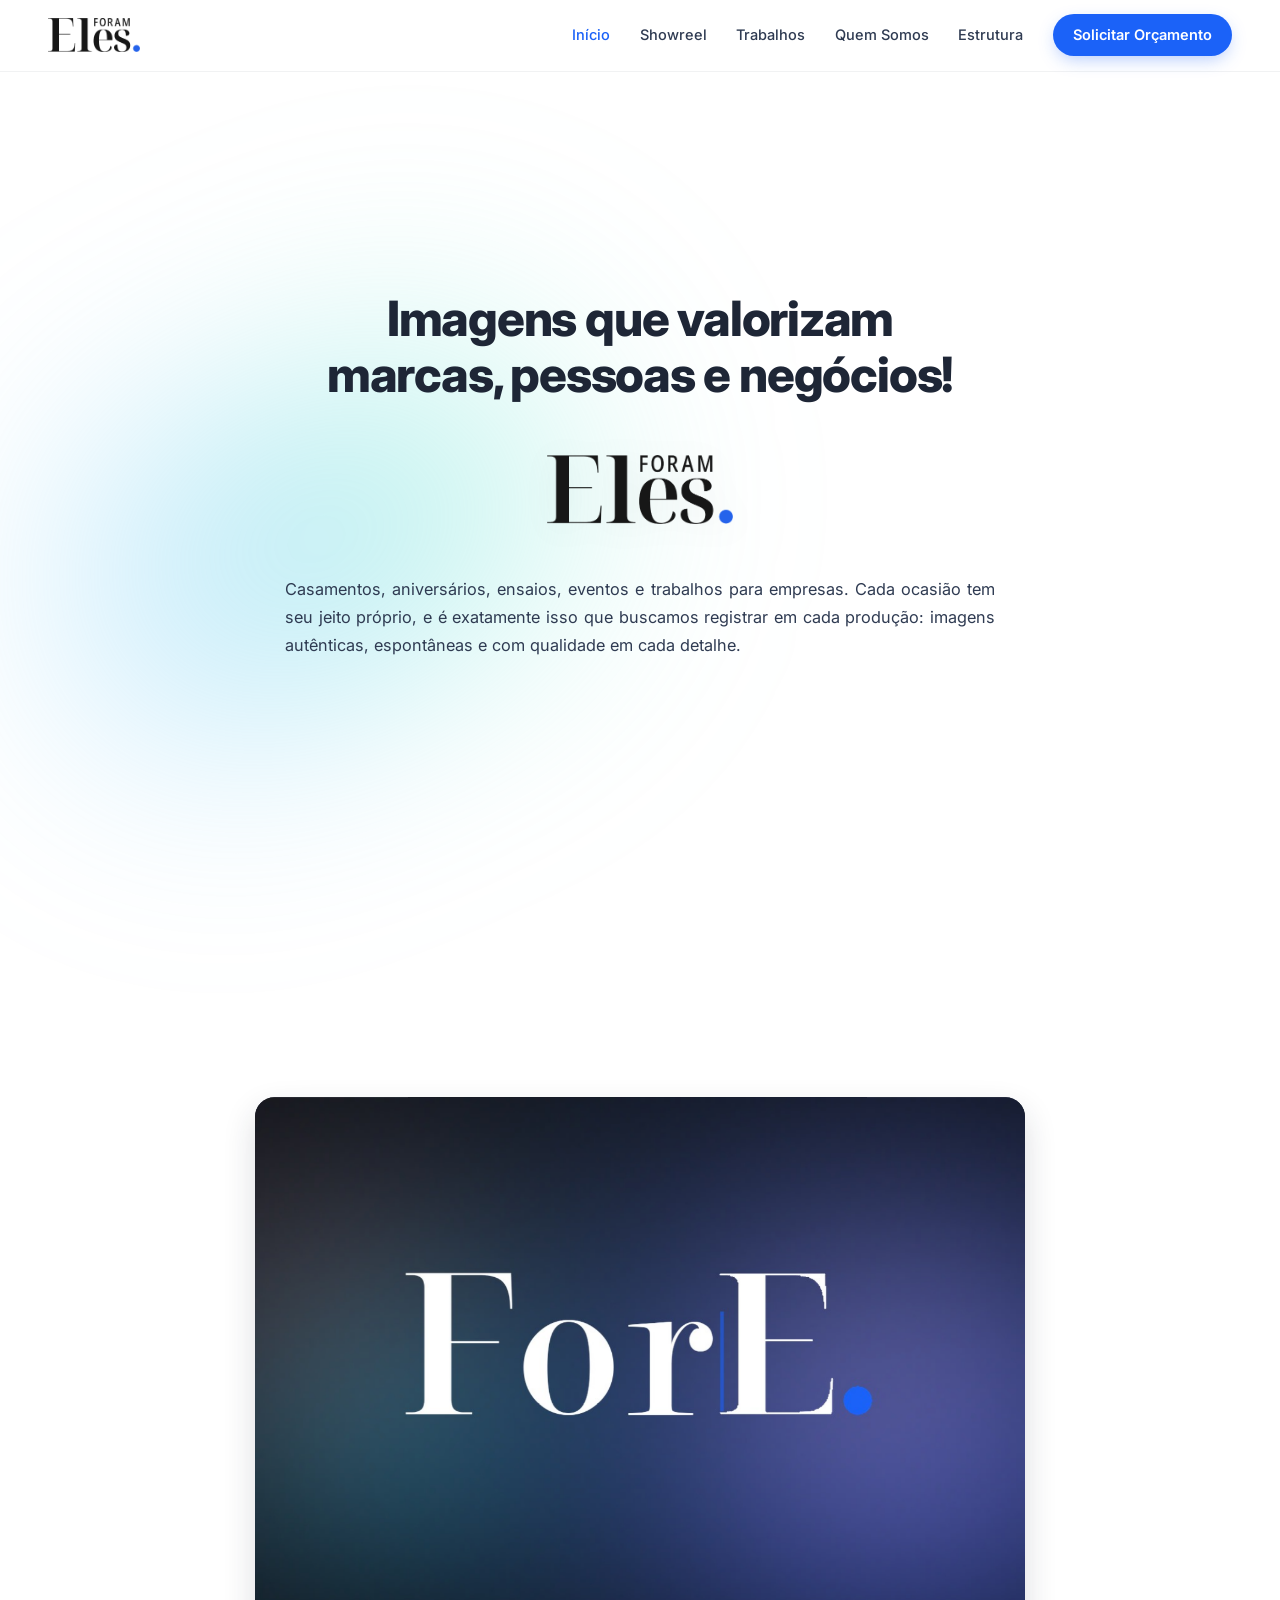
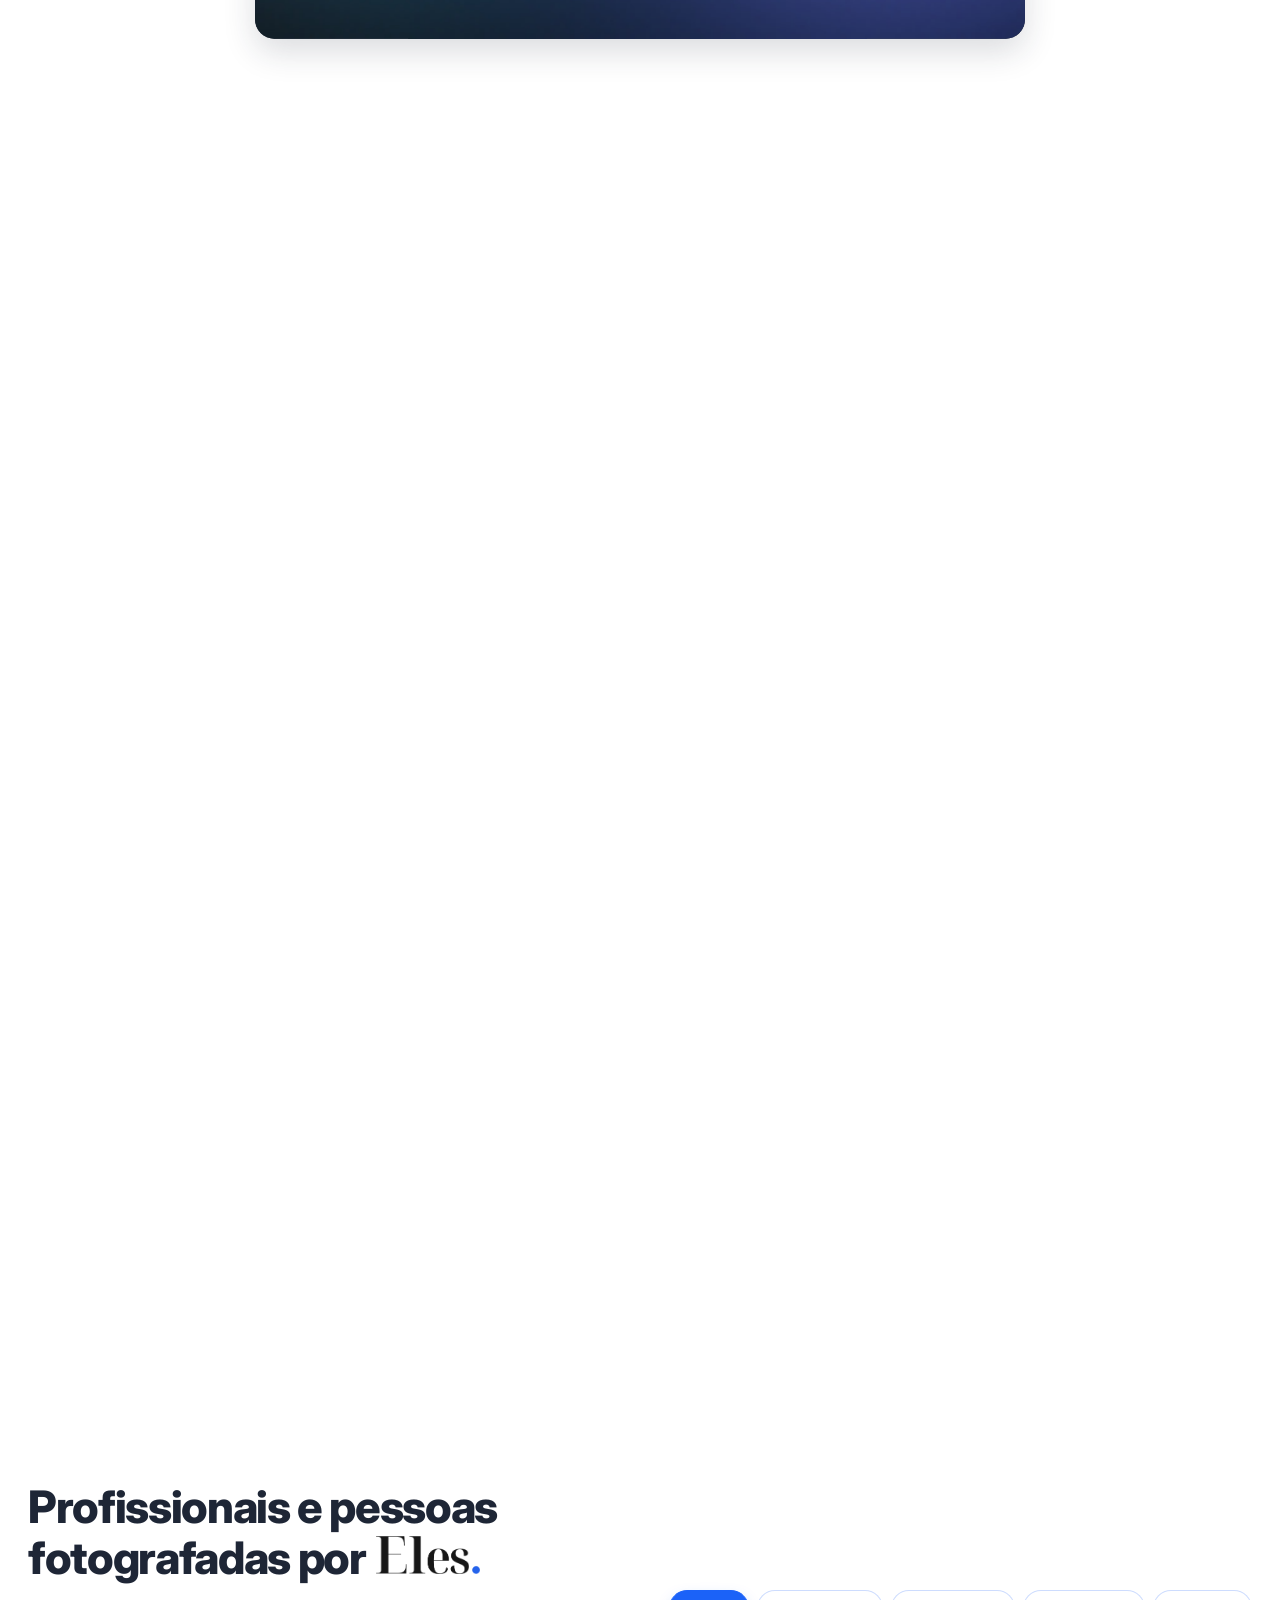
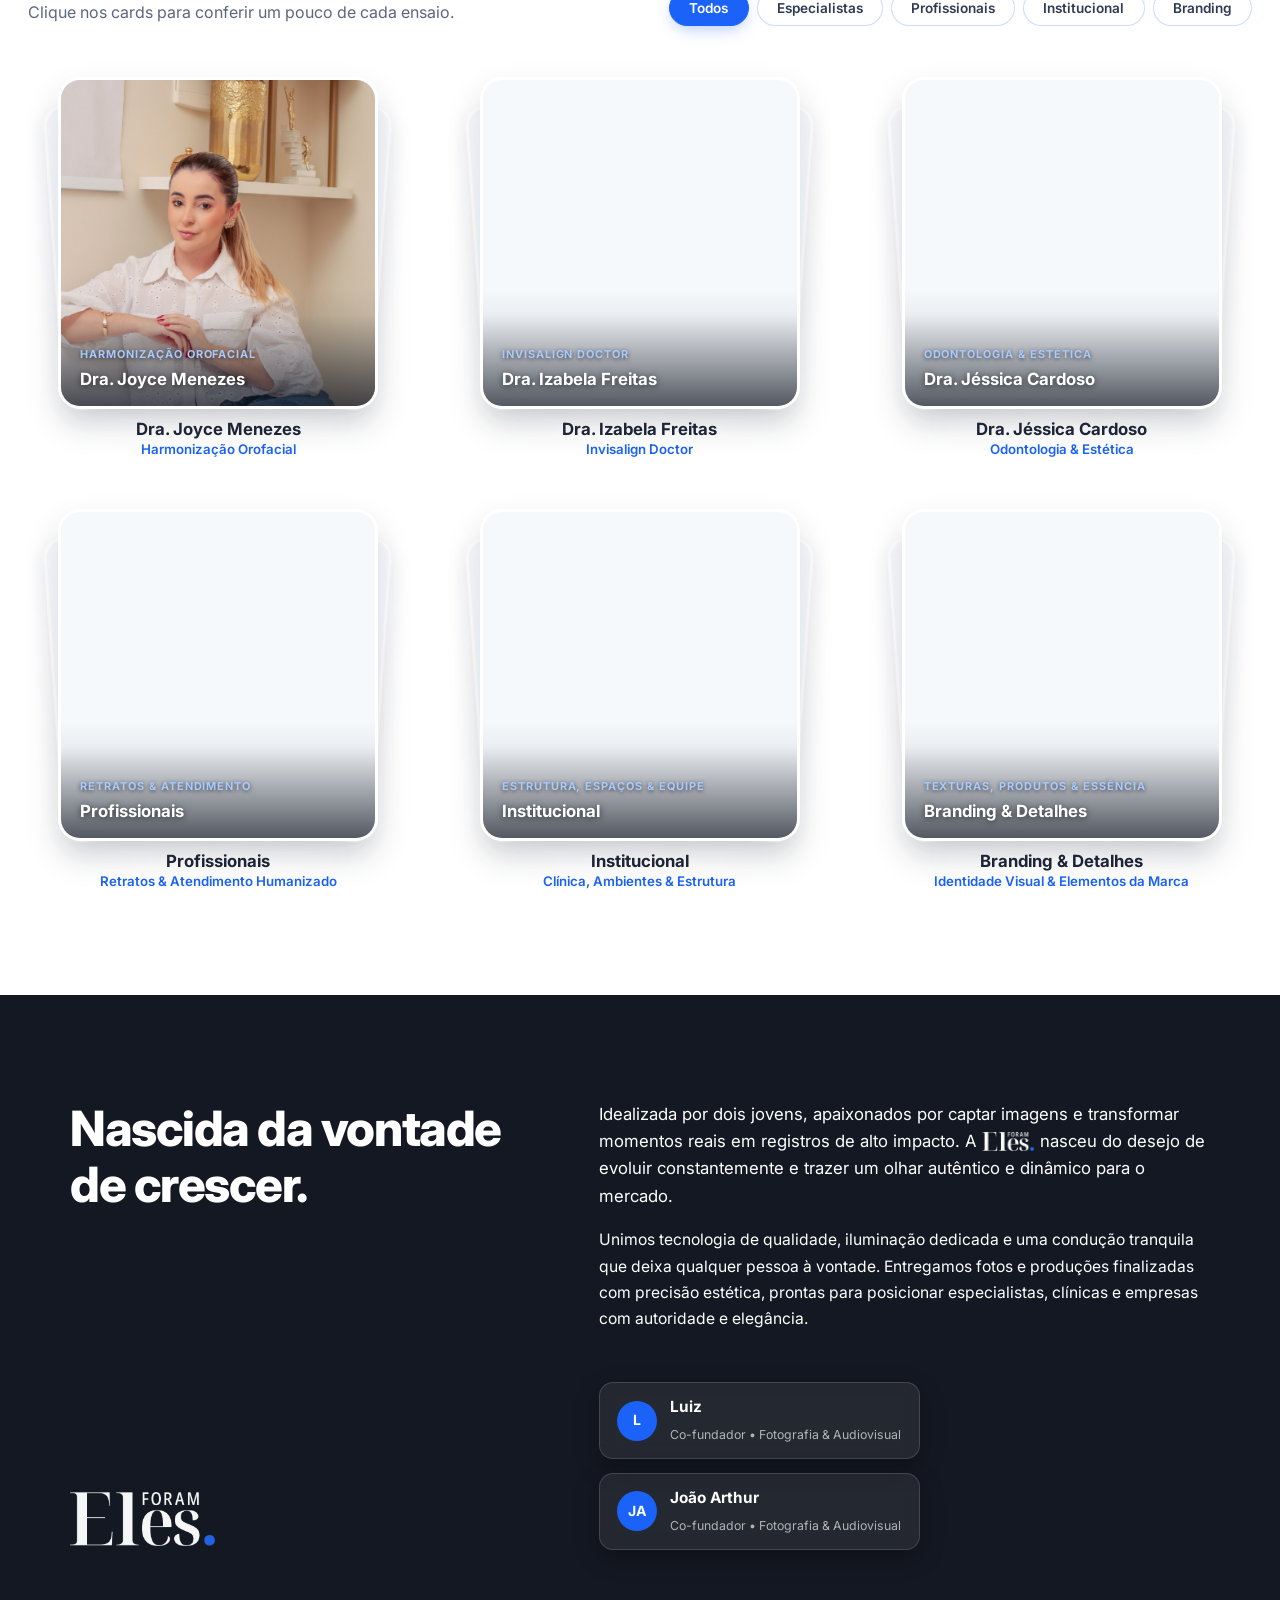
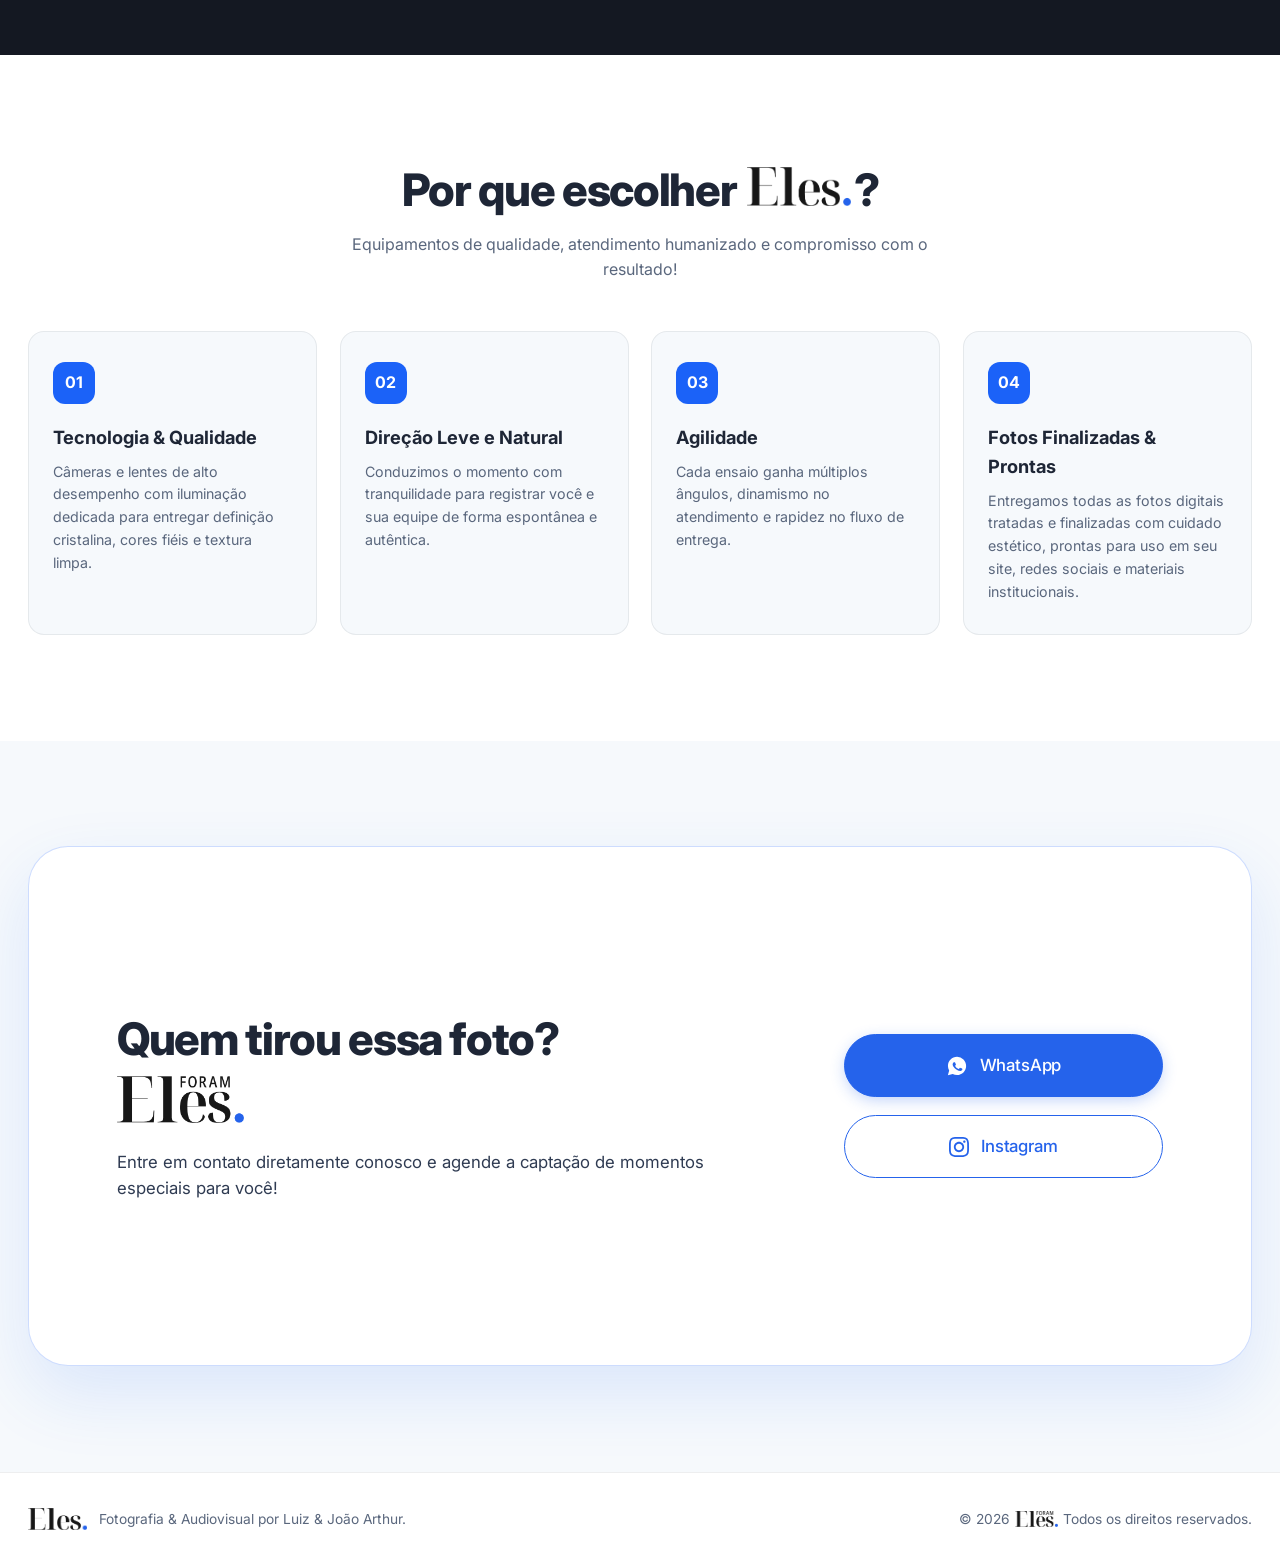
==== commit c5ca6895: "feat(contato): botoes estilo Apple no azul do Ponto (#2563EB) e cores em movimento mais compactas no" ====
--- a/index.html
+++ b/index.html
@@ -15,7 +15,7 @@
   <link href="https://fonts.googleapis.com/css2?family=Inter:wght@300;400;500;600;700;800&display=swap" rel="stylesheet" />
   <!-- CookieConsent v3 (LGPD) -->
   <link rel="stylesheet" href="https://cdn.jsdelivr.net/gh/orestbida/cookieconsent@v3.0.1/dist/cookieconsent.css" />
-  <link rel="stylesheet" href="style.css?v=20261114-v8" />
+  <link rel="stylesheet" href="style.css?v=20261114-v9" />
 </head>
 <body>
 
@@ -452,6 +452,6 @@
 
   <!-- CookieConsent v3 (LGPD) -->
   <script src="https://cdn.jsdelivr.net/gh/orestbida/cookieconsent@v3.0.1/dist/cookieconsent.umd.js" defer></script>
-  <script src="script.js?v=20261114-v8" defer></script>
+  <script src="script.js?v=20261114-v9" defer></script>
 </body>
 </html>
--- a/style.css
+++ b/style.css
@@ -1220,8 +1220,8 @@
   width: 100%;
   height: 100%;
   display: block;
-  filter: blur(48px);
-  -webkit-filter: blur(48px);
+  filter: blur(32px);
+  -webkit-filter: blur(32px);
   transform: translate3d(0, 0, 0);
 }
 
@@ -1237,7 +1237,7 @@
   line-height: 1.6;
 }
 
-/* Painel de botões elegantes (apenas logo e nome mantendo tamanho proporcional) */
+/* Painel de botões elegantes no padrão Apple (Pill / Learn More & Buy) */
 .contact-buttons-panel {
   display: flex;
   flex-direction: column;
@@ -1253,49 +1253,55 @@
   display: inline-flex;
   align-items: center;
   justify-content: center;
-  gap: 0.85rem;
-  padding: 1.15rem 2.2rem;
-  border-radius: 999px;
+  gap: 0.75rem;
+  padding: 1.05rem 2.2rem;
+  border-radius: 9999px;
   font-family: var(--font-sans);
-  font-size: 1.06rem;
-  font-weight: 600;
+  font-size: 1.05rem;
+  font-weight: 500;
+  letter-spacing: -0.01em;
   text-decoration: none;
   cursor: pointer;
-  border: none;
-  transition: transform 0.4s cubic-bezier(0.22, 1, 0.36, 1), box-shadow 0.4s cubic-bezier(0.22, 1, 0.36, 1);
+  transition: transform 0.3s cubic-bezier(0.22, 1, 0.36, 1), box-shadow 0.3s cubic-bezier(0.22, 1, 0.36, 1), background-color 0.22s ease, border-color 0.22s ease, color 0.22s ease;
 }
 
 .btn-brand svg {
   flex-shrink: 0;
-}
-
+  transition: transform 0.25s ease;
+}
+
+/* WhatsApp: Preenchido no Azul oficial do Ponto (#2563EB) */
 .btn-brand.btn-whatsapp {
-  background: linear-gradient(135deg, #25d366 0%, #128c7e 100%);
+  background-color: #2563EB;
   color: #ffffff;
-  box-shadow: 3px 6px 20px -4px rgba(37, 211, 102, 0.45);
-}
-
+  border: 1.5px solid #2563EB;
+  box-shadow: 0 4px 16px -2px rgba(37, 99, 235, 0.32);
+}
+
+/* Instagram: Não preenchido (Outline), borda e texto no Azul oficial do Ponto (#2563EB) */
 .btn-brand.btn-instagram {
-  background: linear-gradient(135deg, #f09433 0%, #e6683c 25%, #dc2743 50%, #cc2366 75%, #bc1888 100%);
-  color: #ffffff;
-  box-shadow: 3px 6px 20px -4px rgba(220, 39, 67, 0.45);
+  background-color: transparent;
+  color: #2563EB;
+  border: 1.5px solid #2563EB;
+  box-shadow: none;
 }
 
 @media (hover: hover) {
   .btn-brand:hover {
-    transform: translateY(-2px) scale(1.035);
+    transform: translateY(-2px) scale(1.02);
   }
 
   .btn-brand.btn-whatsapp:hover {
-    box-shadow:
-      6px 10px 28px -4px rgba(37, 211, 102, 0.6),
-      10px 14px 34px -8px rgba(0, 210, 255, 0.35);
+    background-color: #1d4ed8;
+    border-color: #1d4ed8;
+    box-shadow: 0 8px 24px -4px rgba(37, 99, 235, 0.45);
   }
 
   .btn-brand.btn-instagram:hover {
-    box-shadow:
-      6px 10px 28px -4px rgba(220, 39, 67, 0.6),
-      10px 14px 34px -8px rgba(255, 122, 24, 0.35);
+    background-color: rgba(37, 99, 235, 0.08);
+    color: #1d4ed8;
+    border-color: #1d4ed8;
+    box-shadow: 0 4px 16px -2px rgba(37, 99, 235, 0.16);
   }
 }
 
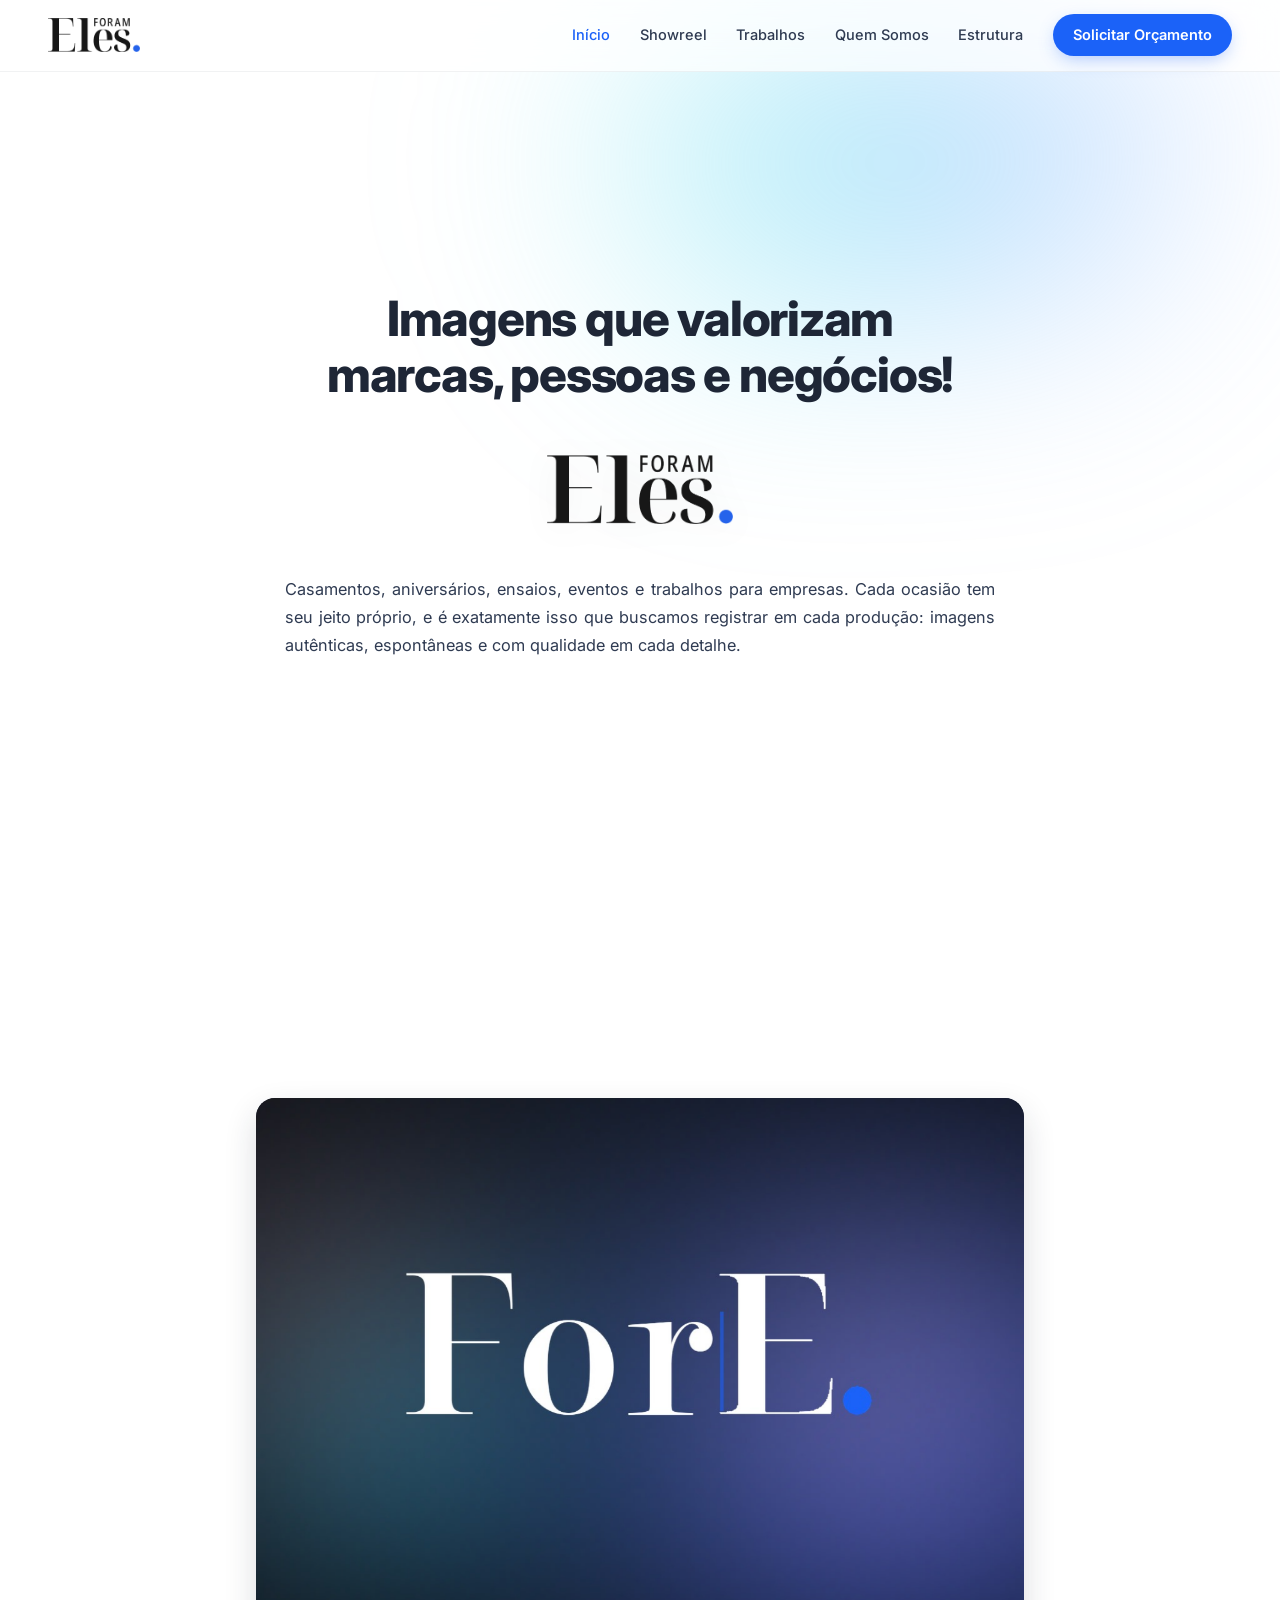
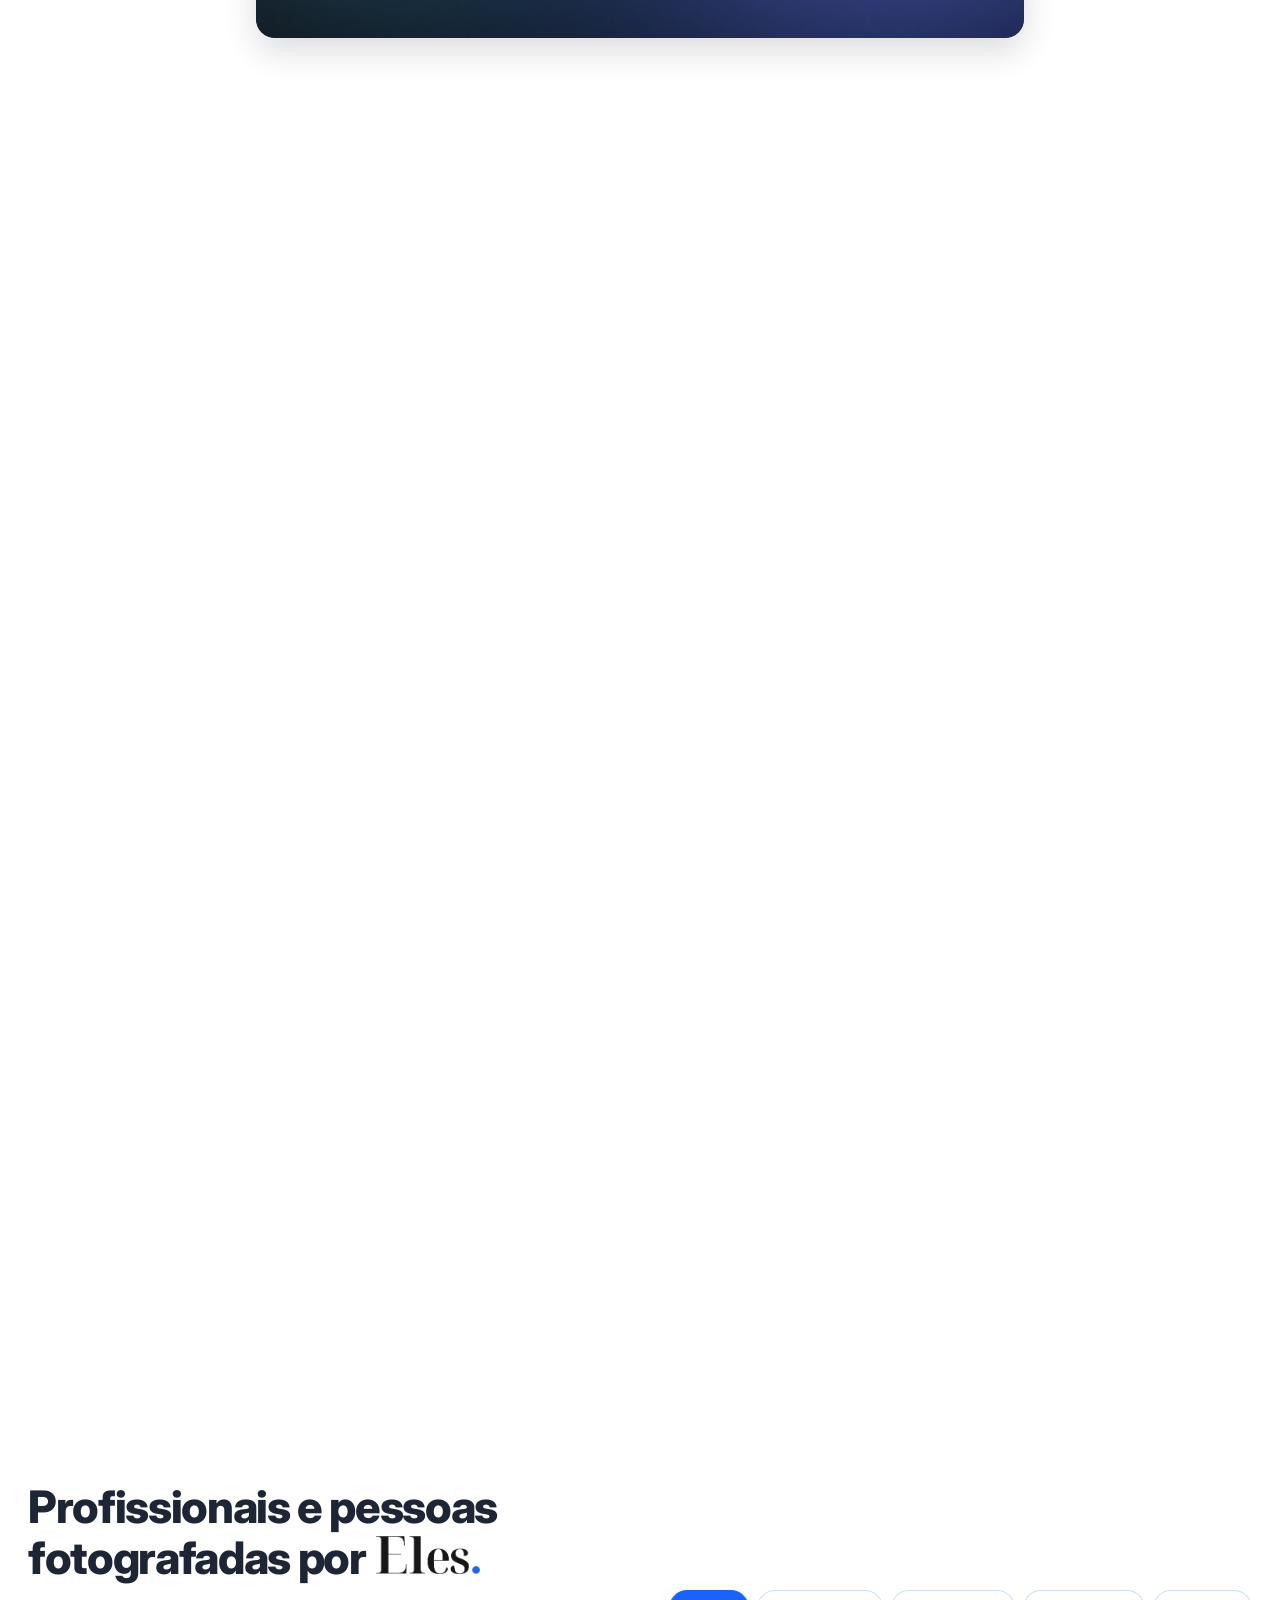
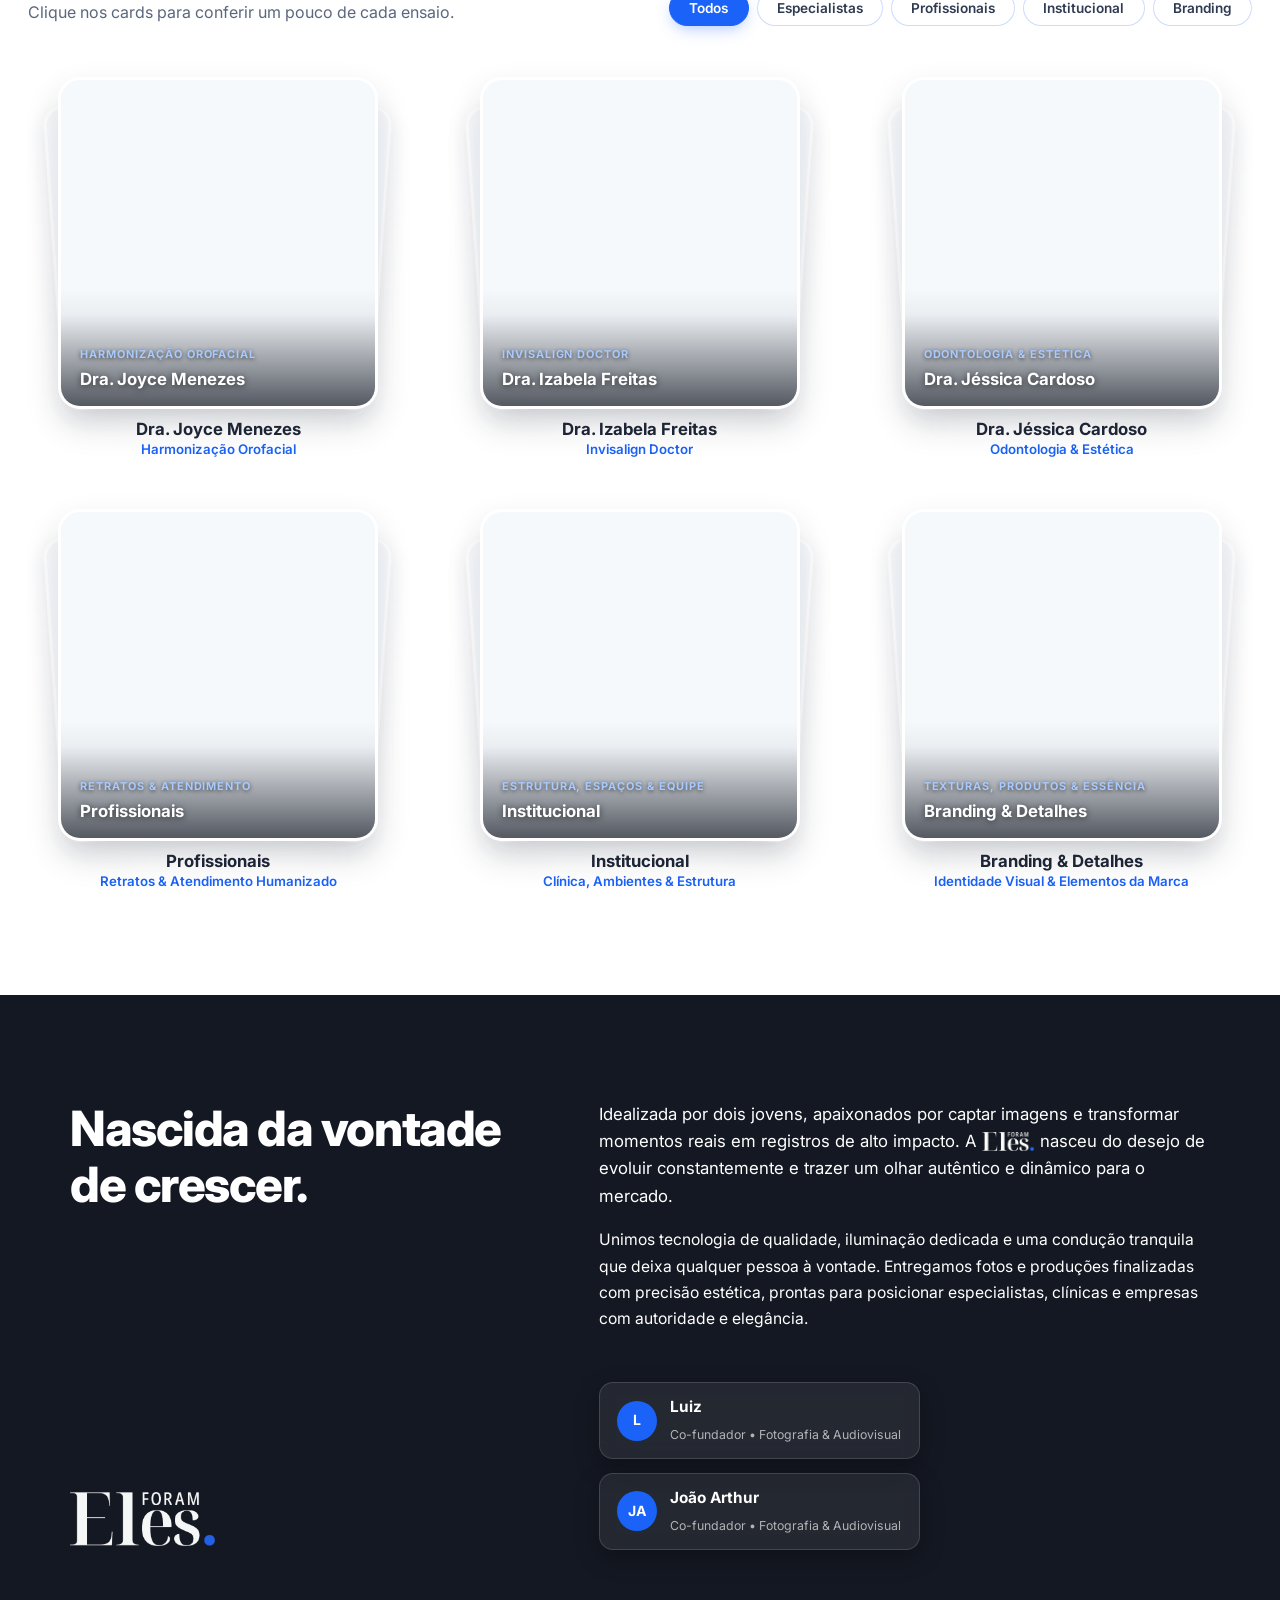
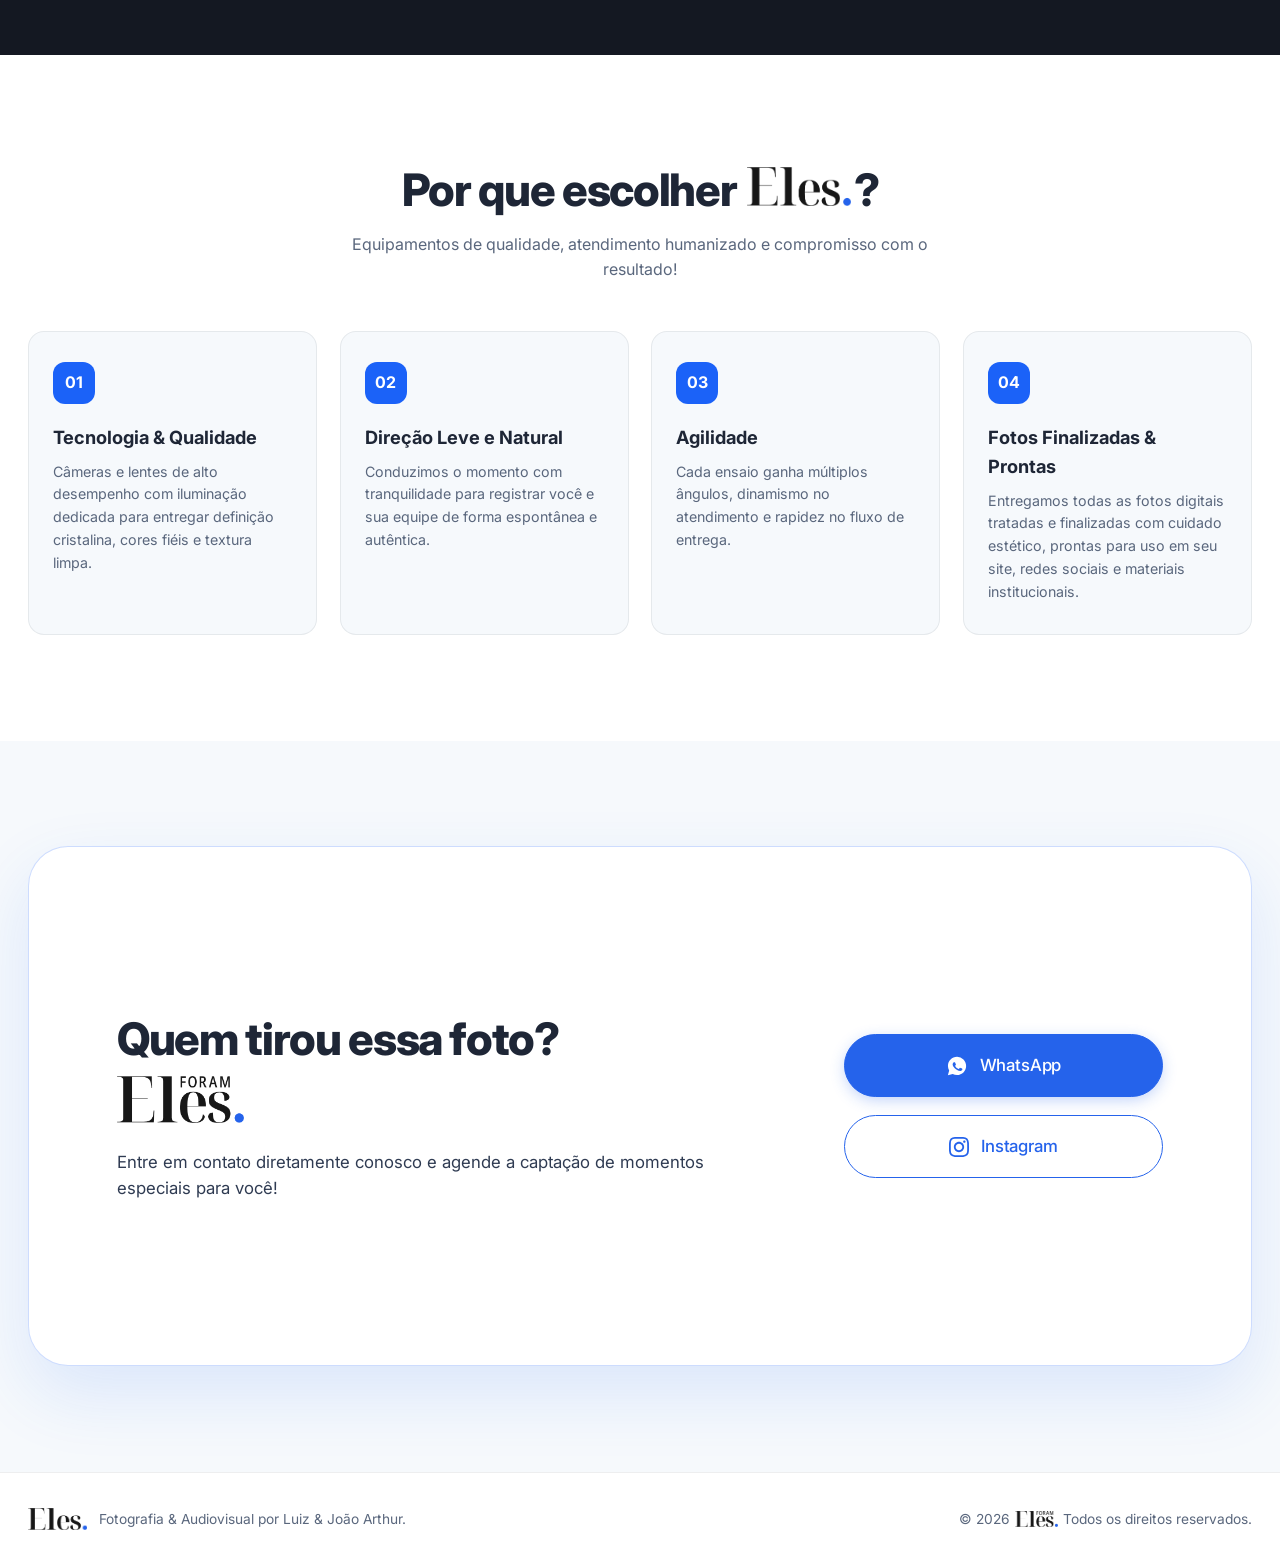
==== commit 3652fb07: "feat(hero): forca da cor +15% no PC quando o mouse estiver inativo (fumaca solta)" ====
--- a/index.html
+++ b/index.html
@@ -452,6 +452,6 @@
 
   <!-- CookieConsent v3 (LGPD) -->
   <script src="https://cdn.jsdelivr.net/gh/orestbida/cookieconsent@v3.0.1/dist/cookieconsent.umd.js" defer></script>
-  <script src="script.js?v=20261114-v9" defer></script>
+  <script src="script.js?v=20261114-v10" defer></script>
 </body>
 </html>
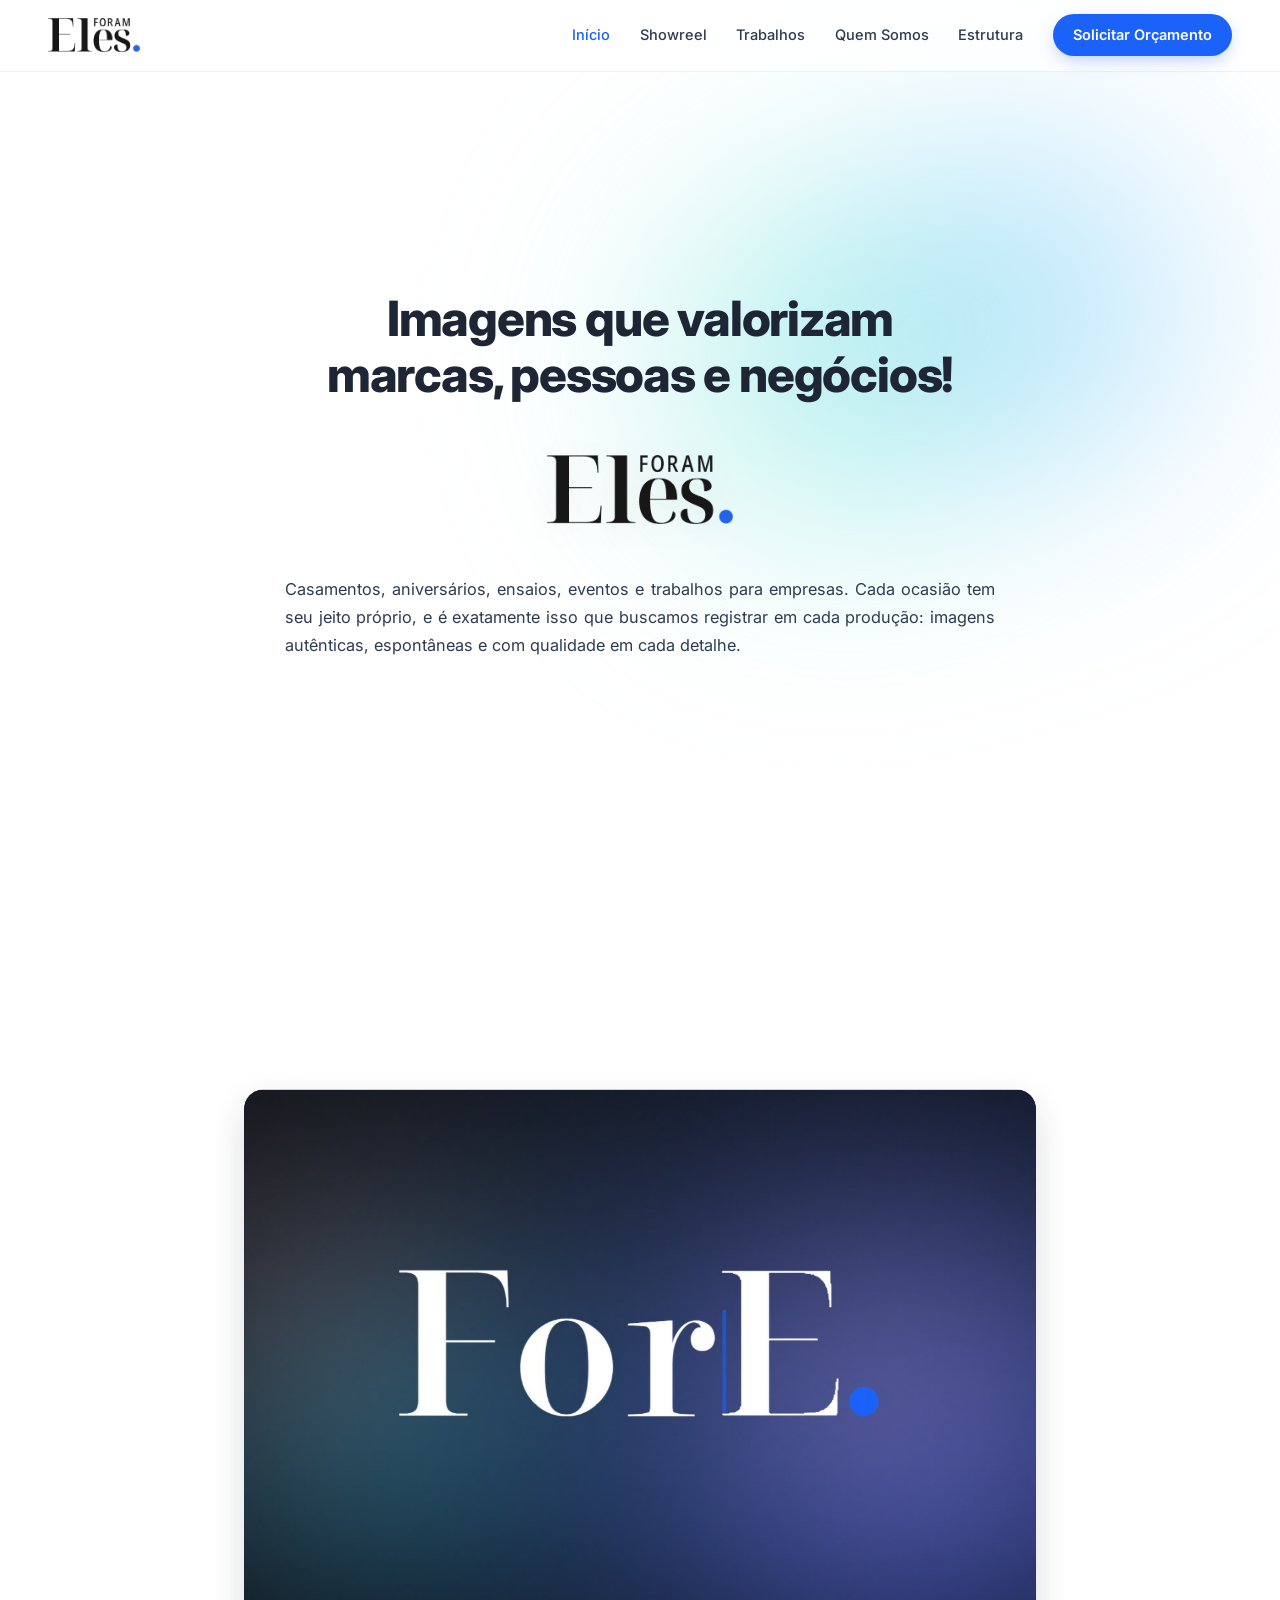
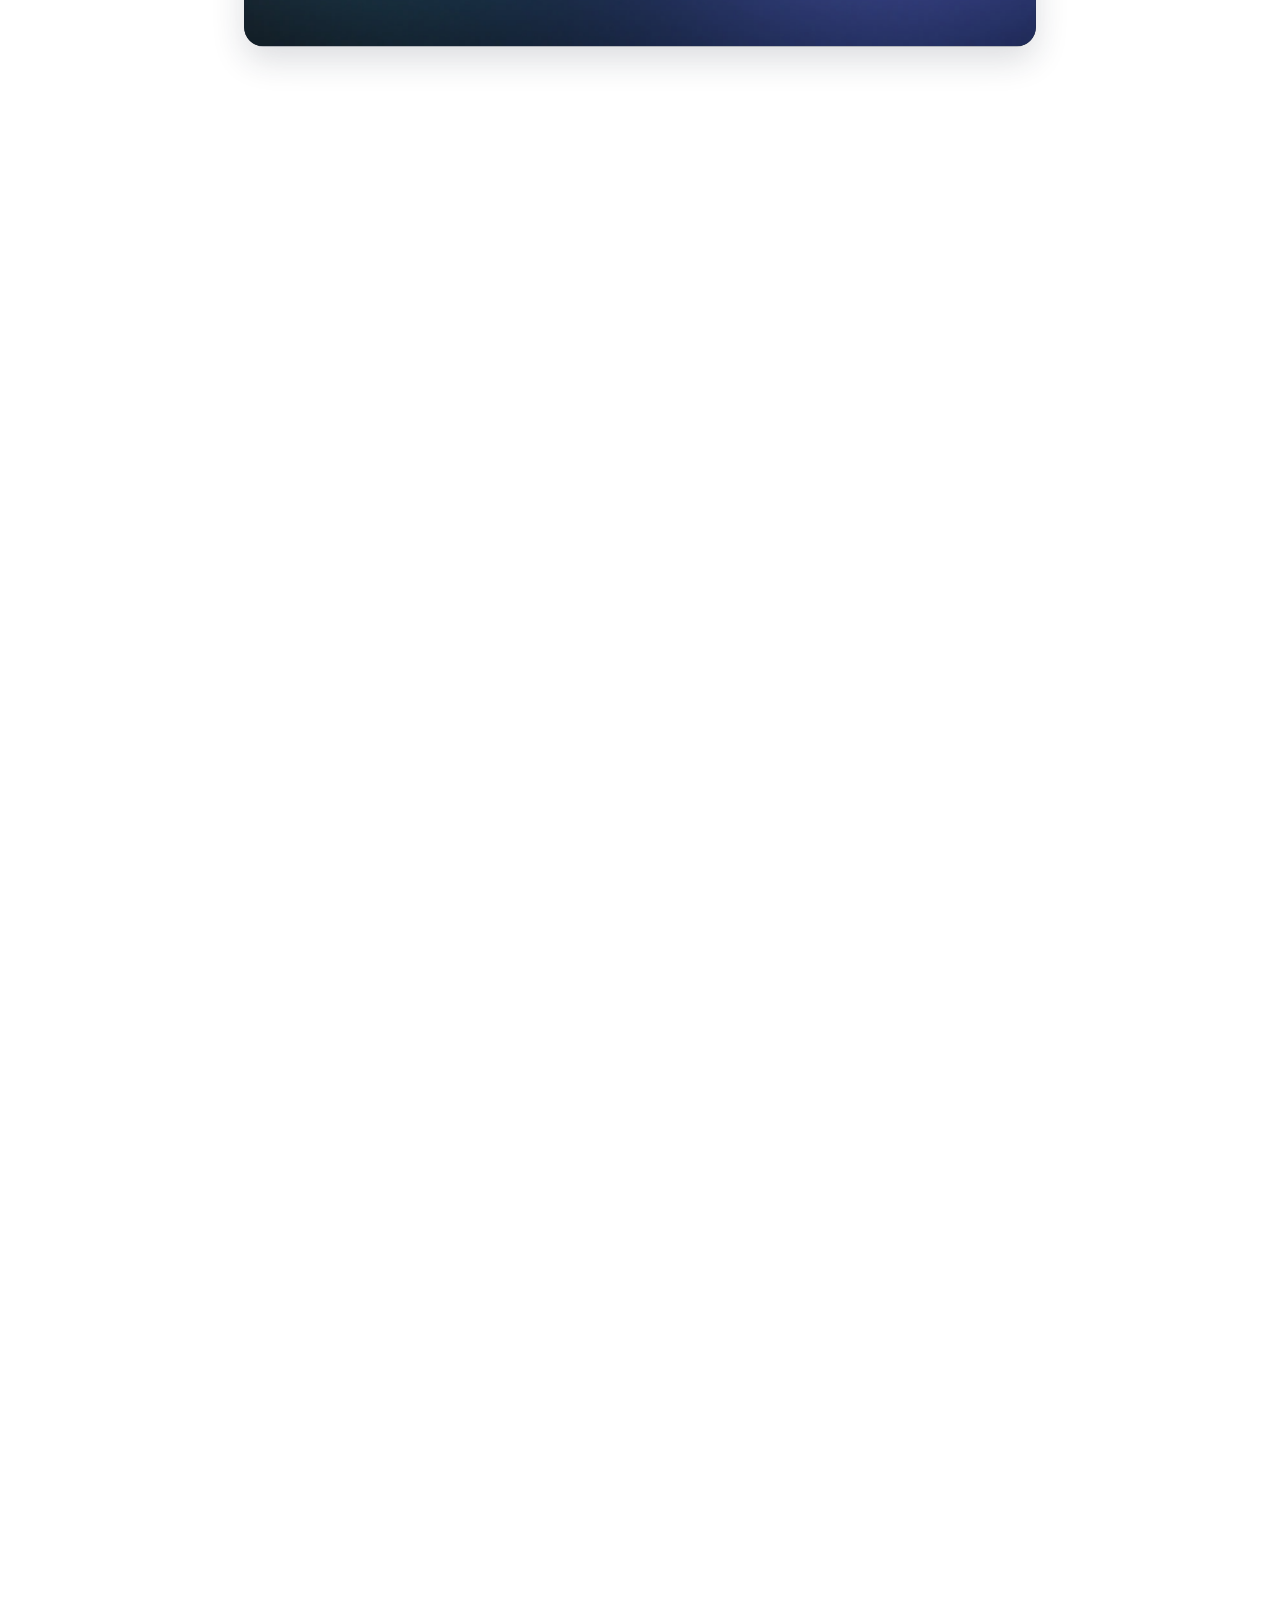
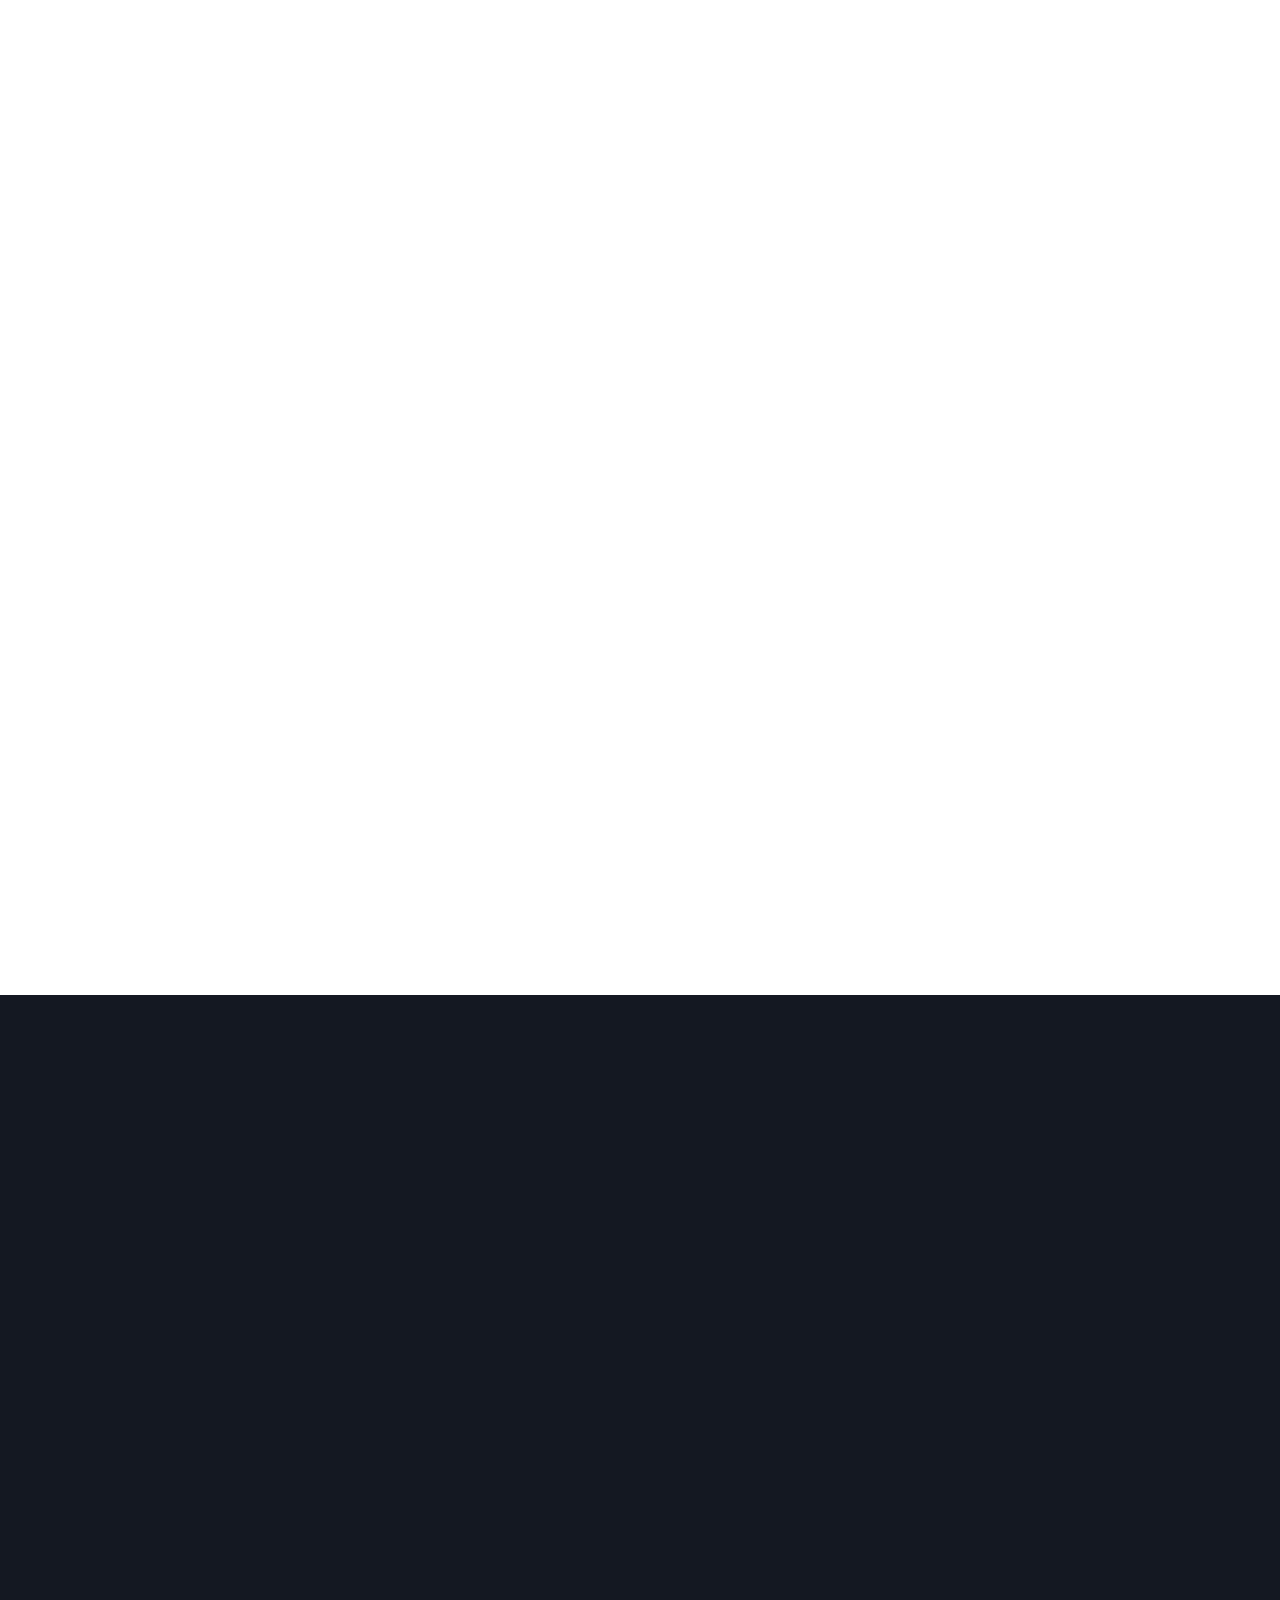
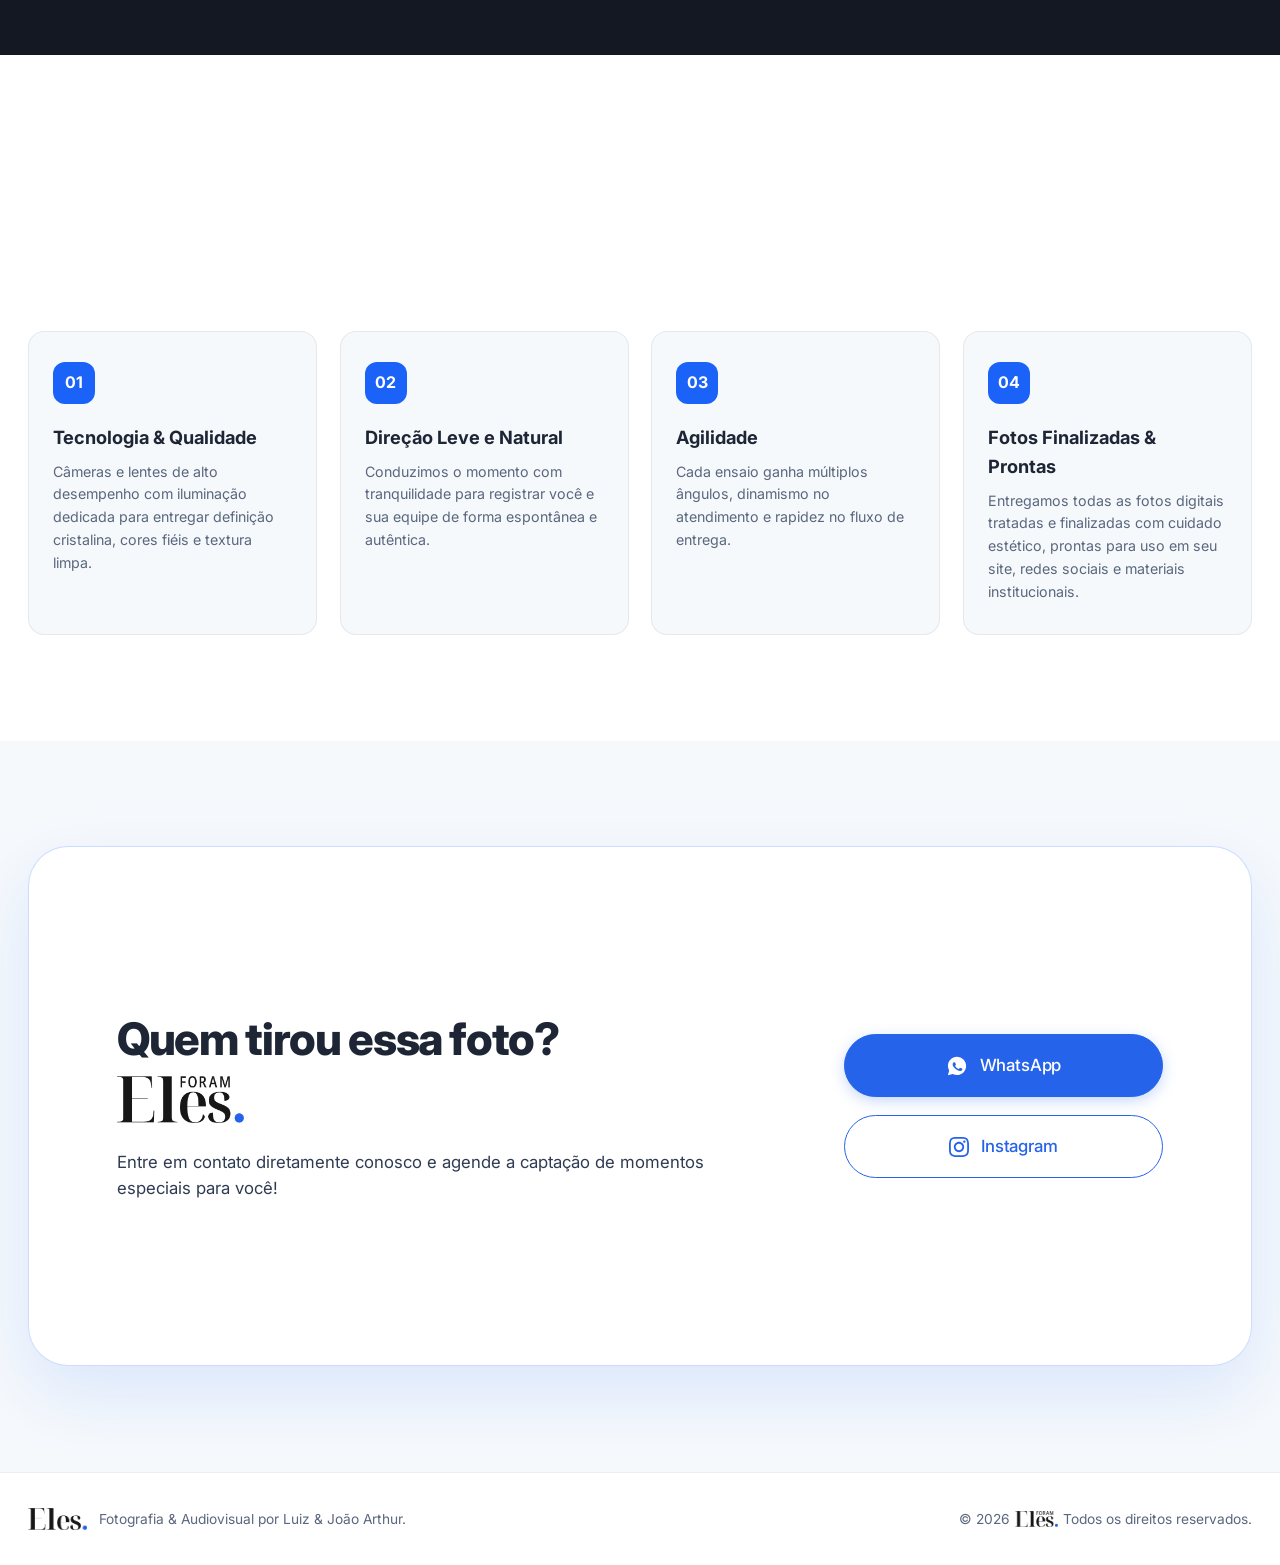
==== commit 30ed665e: "feat: cores do contato percorrendo todo o container pelas bordas e aumento de forca da cor no hero a" ====
--- a/index.html
+++ b/index.html
@@ -452,6 +452,6 @@
 
   <!-- CookieConsent v3 (LGPD) -->
   <script src="https://cdn.jsdelivr.net/gh/orestbida/cookieconsent@v3.0.1/dist/cookieconsent.umd.js" defer></script>
-  <script src="script.js?v=20261114-v10" defer></script>
+  <script src="script.js?v=20261114-v11" defer></script>
 </body>
 </html>
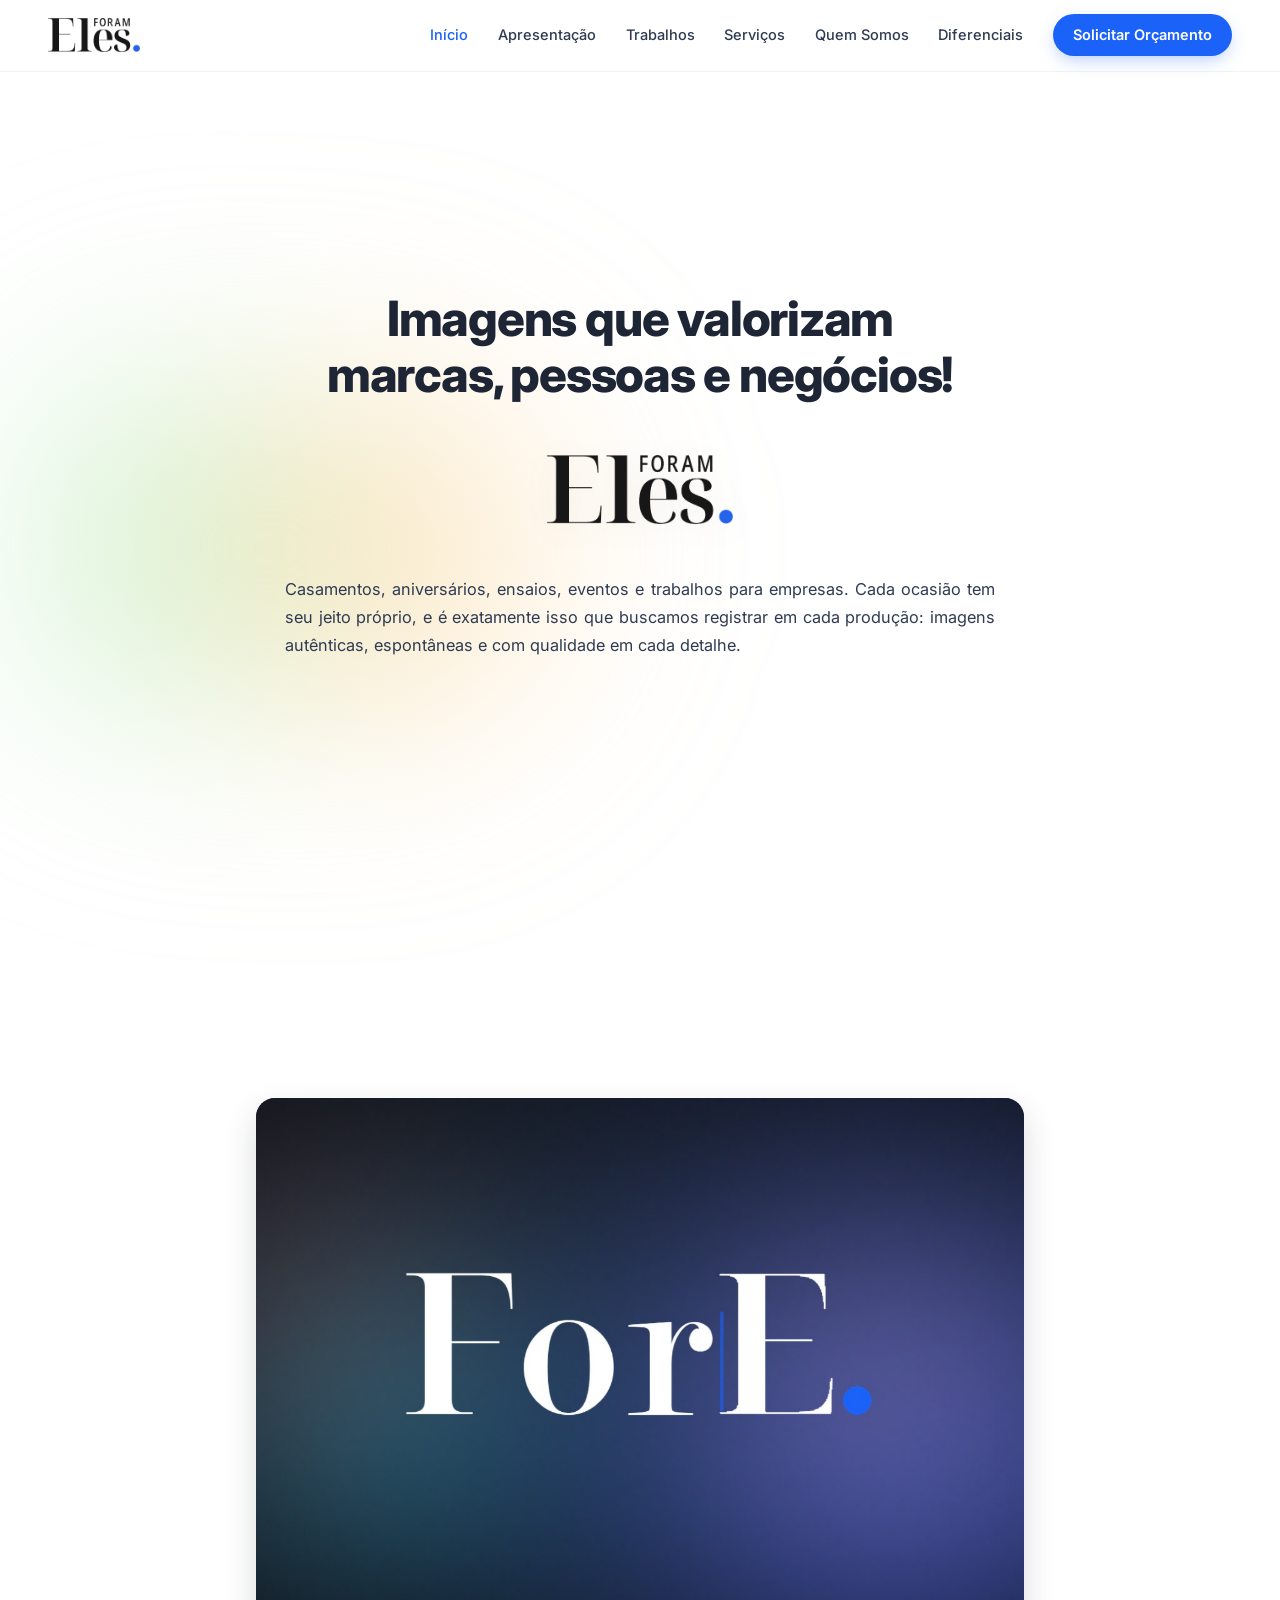
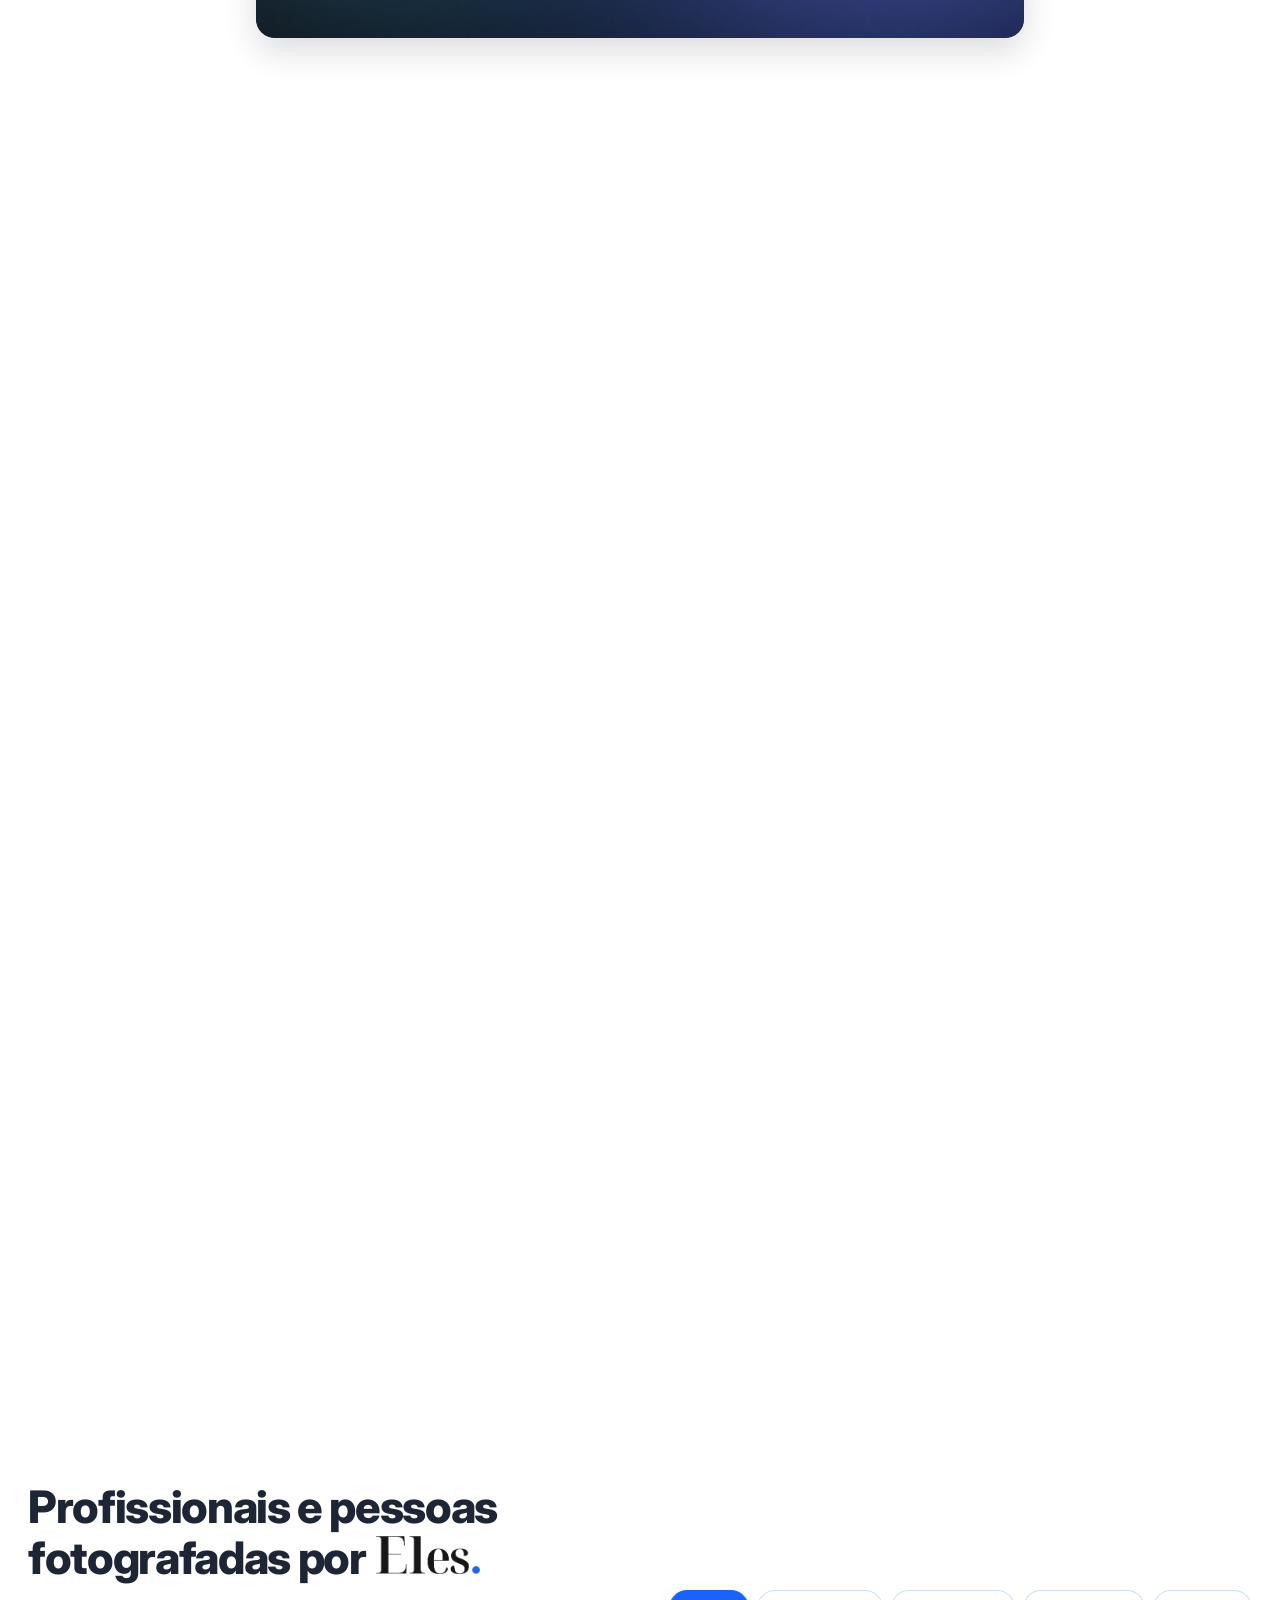
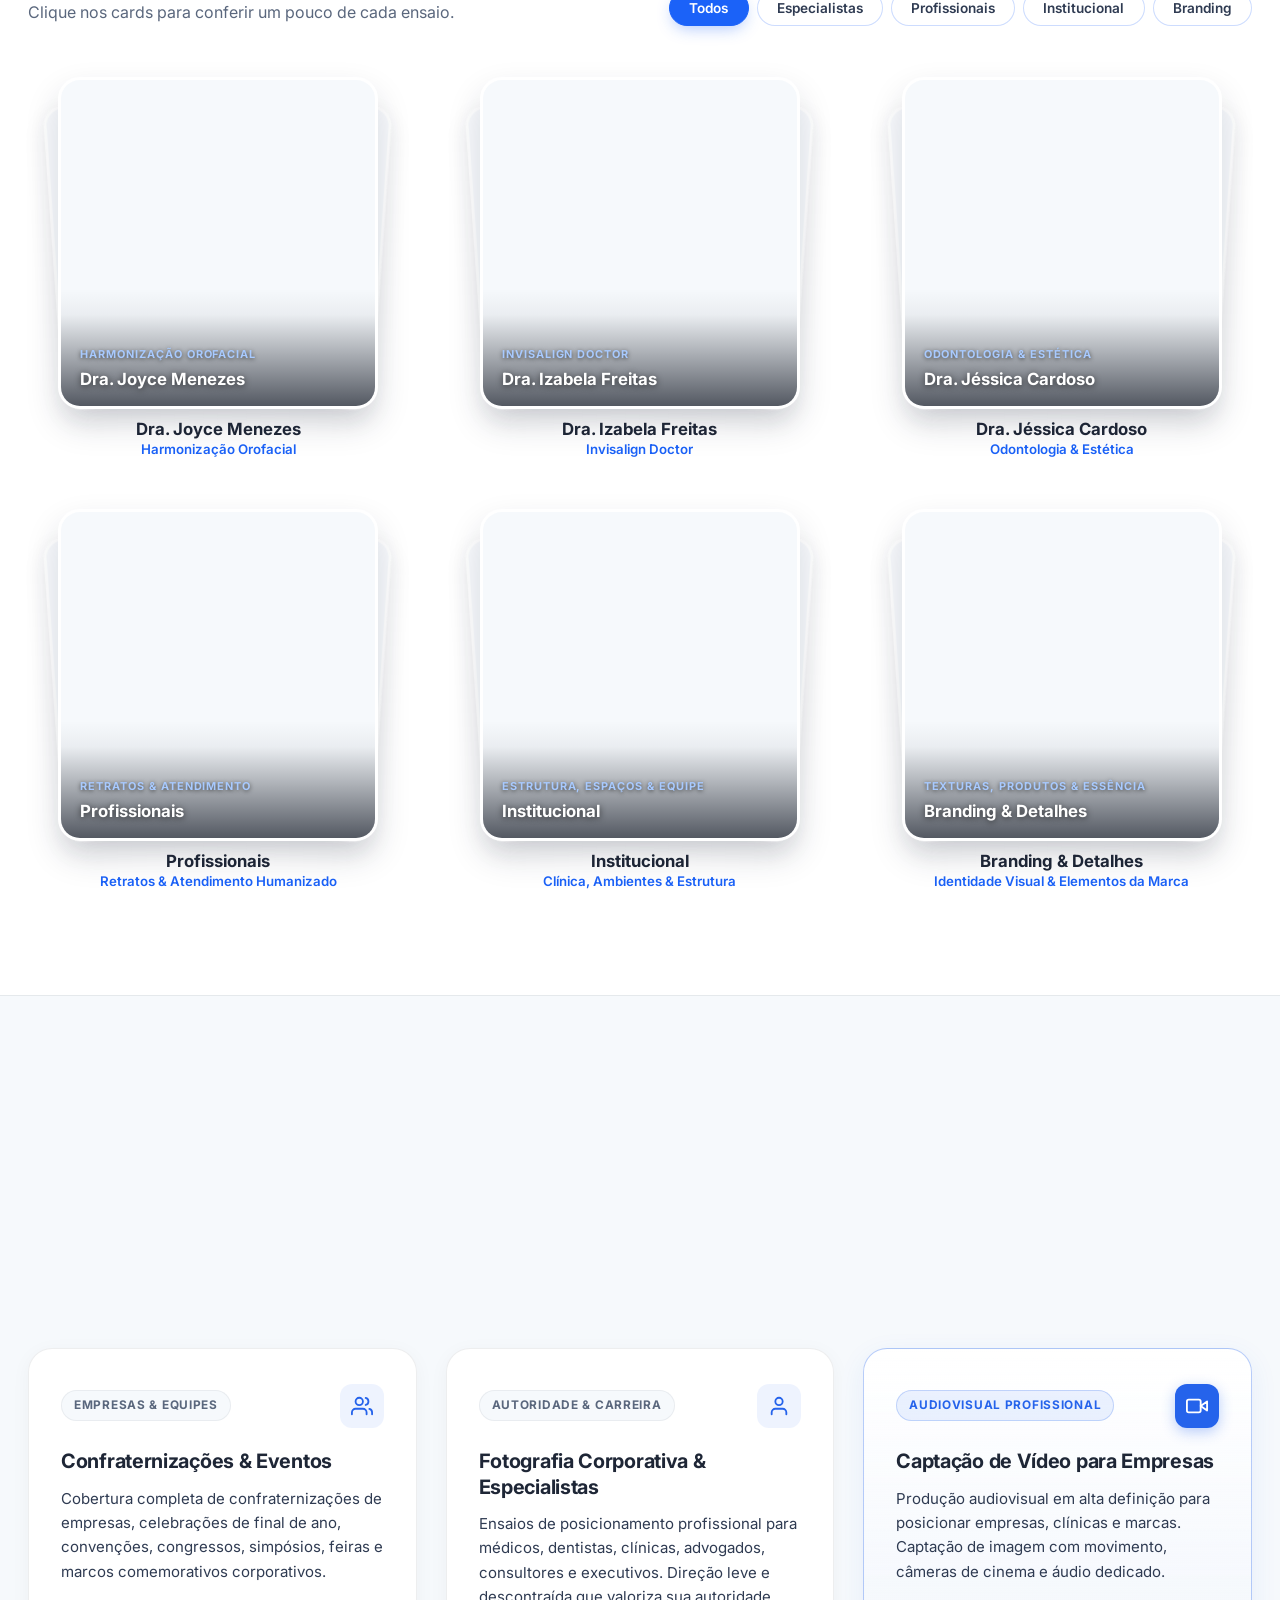
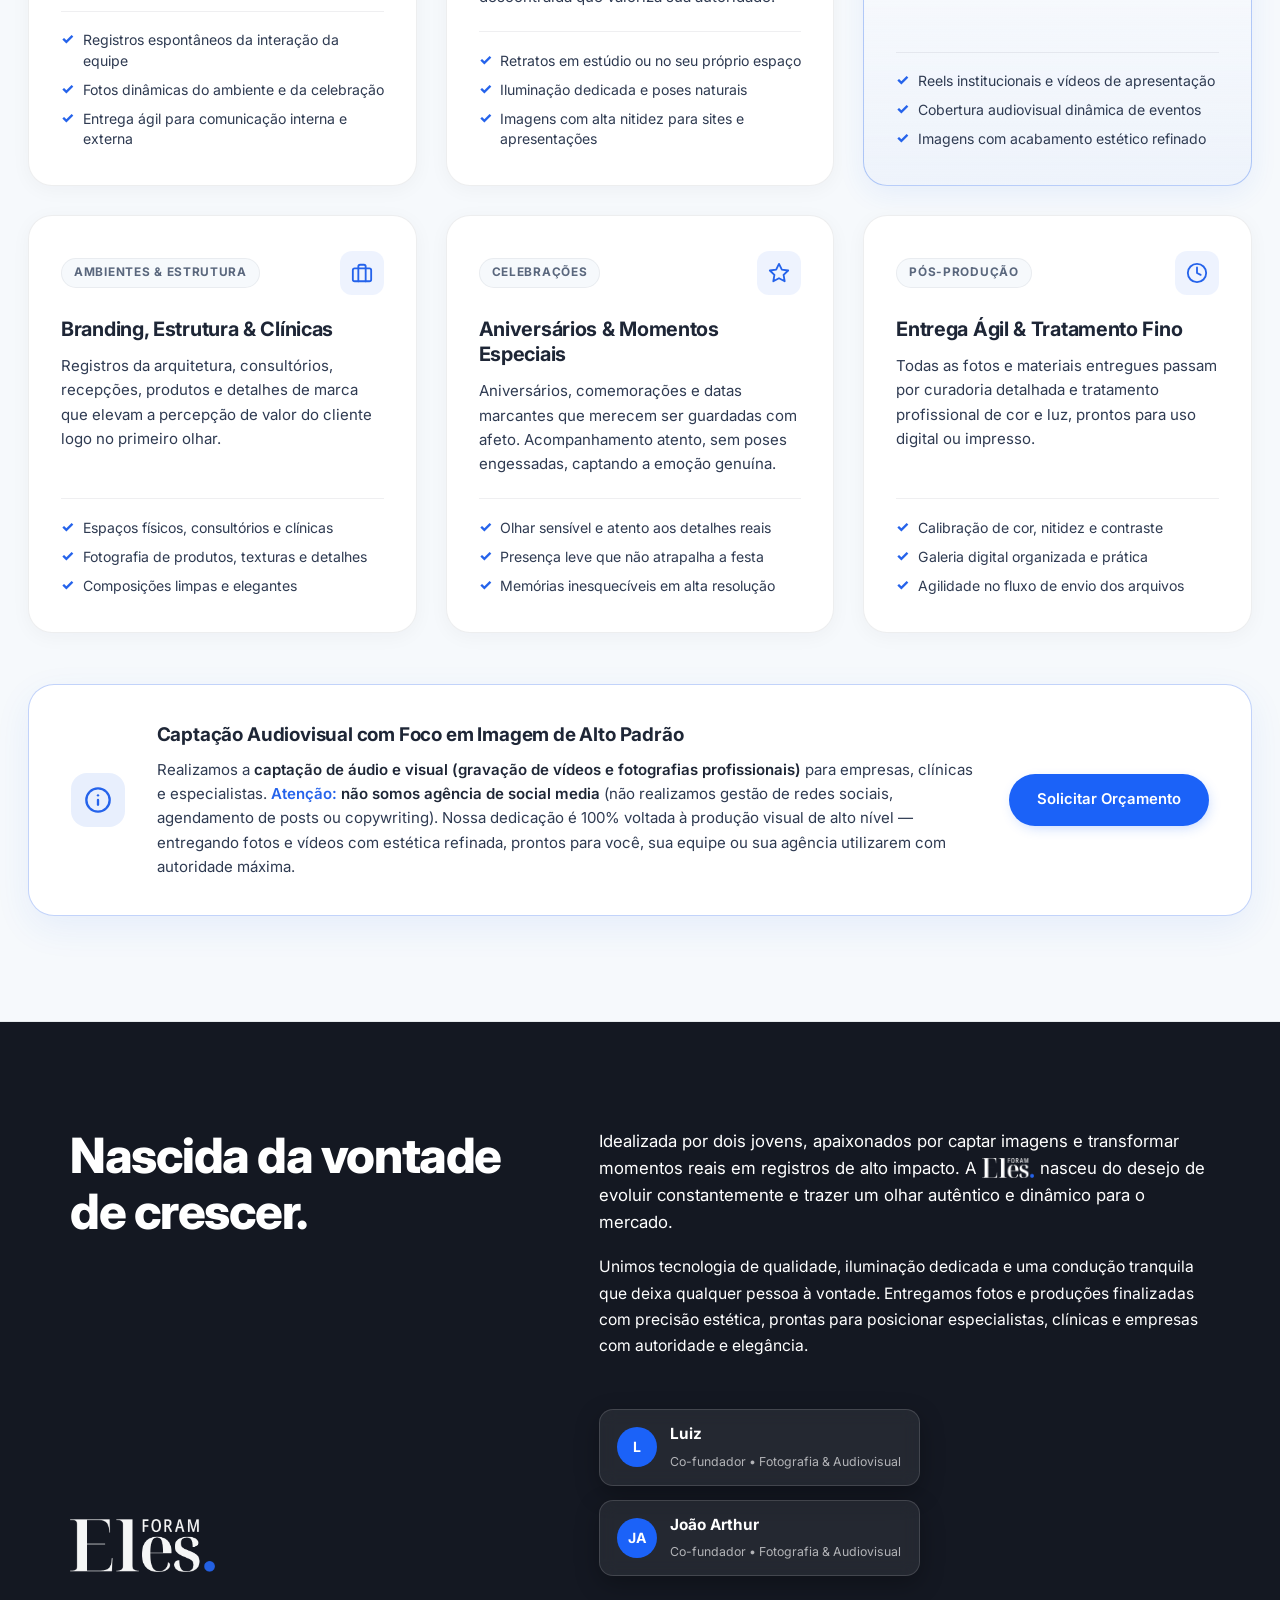
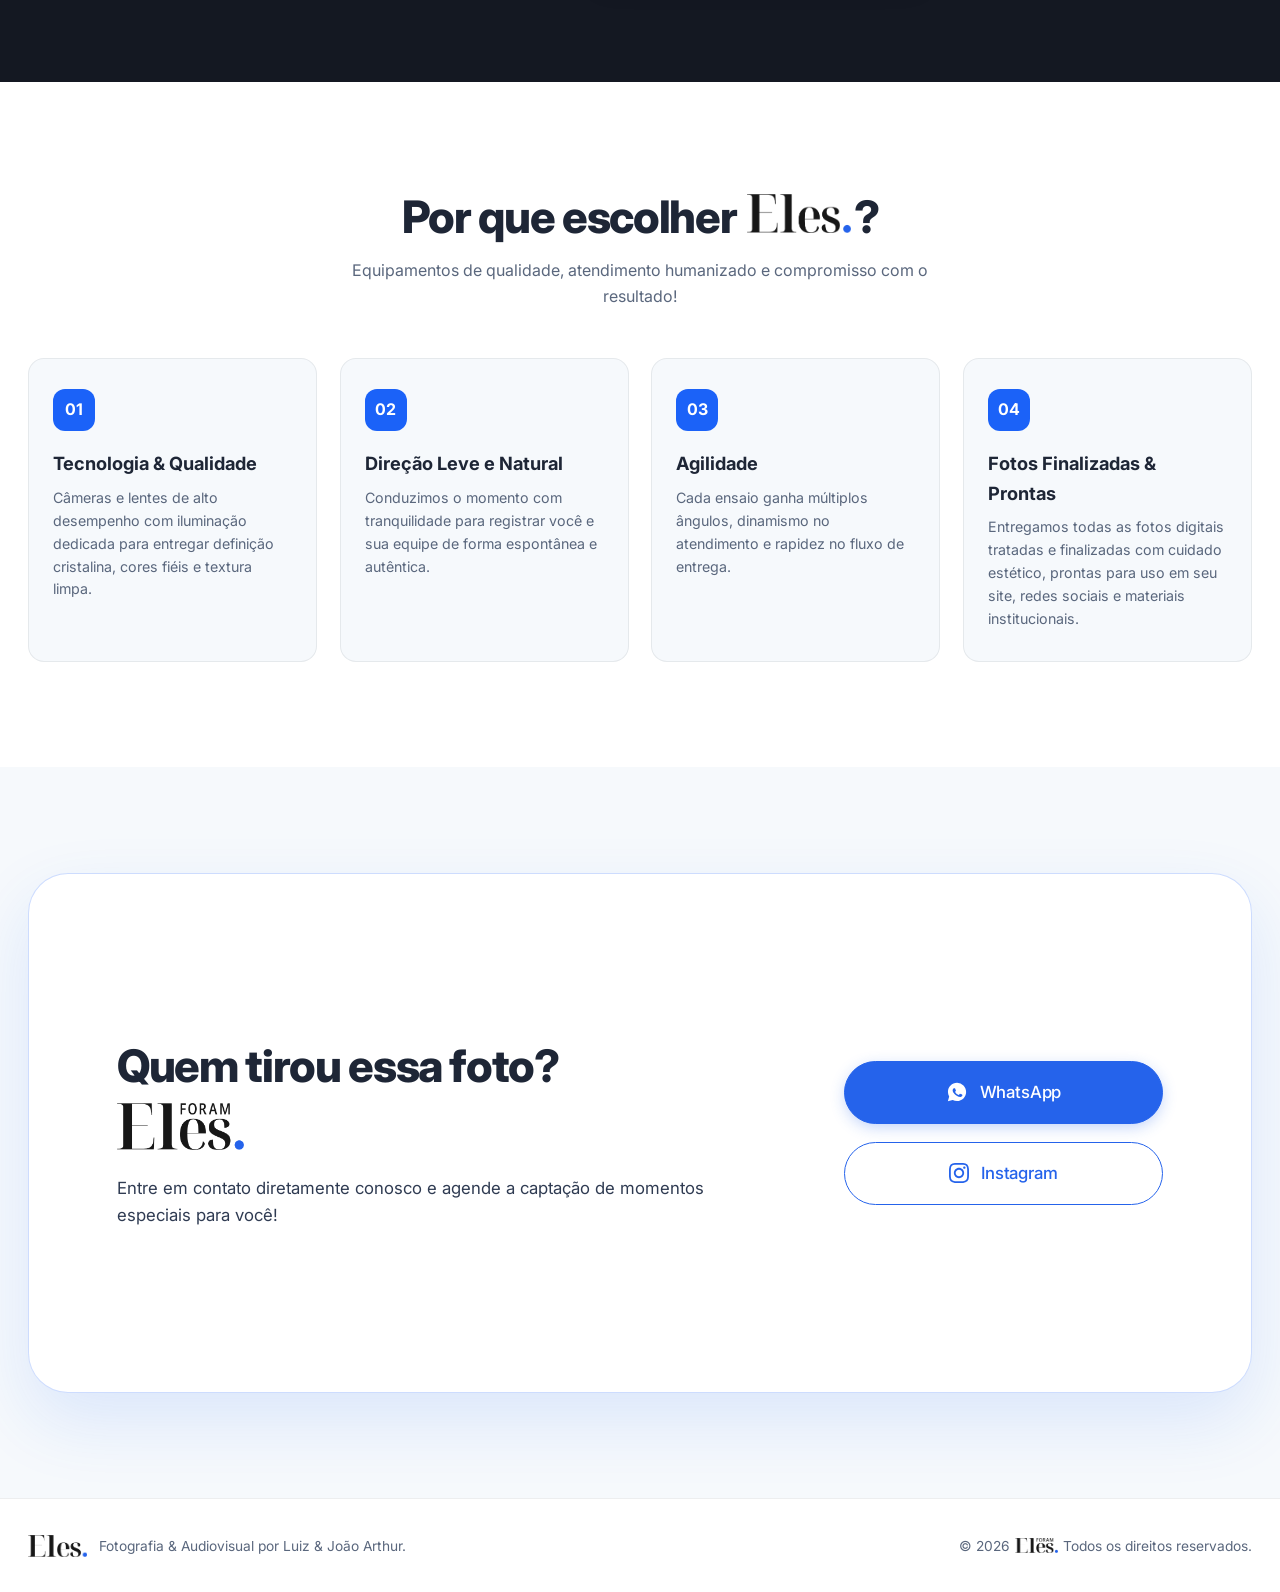
==== commit a99f3a32: "feat: nova secao de servicos completos, destaque de confraternizacoes e disclaimer audiovisual, id i" ====
--- a/index.html
+++ b/index.html
@@ -15,23 +15,24 @@
   <link href="https://fonts.googleapis.com/css2?family=Inter:wght@300;400;500;600;700;800&display=swap" rel="stylesheet" />
   <!-- CookieConsent v3 (LGPD) -->
   <link rel="stylesheet" href="https://cdn.jsdelivr.net/gh/orestbida/cookieconsent@v3.0.1/dist/cookieconsent.css" />
-  <link rel="stylesheet" href="style.css?v=20261114-v9" />
+  <link rel="stylesheet" href="style.css?v=20261114-v12" />
 </head>
 <body>
 
   <!-- Header / Navbar com Desfoque (Blur) -->
   <header class="navbar" id="navbar">
     <div class="nav-container">
-      <a href="#hero" class="brand-logo" aria-label="FORAM Eles - Início">
+      <a href="#inicio" class="brand-logo" aria-label="FORAM Eles - Início">
         <img src="assets/logo-foram-eles-crop.png" alt="FORAM Eles." class="logo-img" decoding="async" />
       </a>
 
       <nav class="nav-links" id="nav-links">
-        <a href="#hero" class="nav-link active">Início</a>
-        <a href="#destaque" class="nav-link">Showreel</a>
+        <a href="#inicio" class="nav-link active">Início</a>
+        <a href="#destaque" class="nav-link">Apresentação</a>
         <a href="#portfolio" class="nav-link">Trabalhos</a>
+        <a href="#servicos" class="nav-link">Serviços</a>
         <a href="#sobre" class="nav-link">Quem Somos</a>
-        <a href="#diferenciais" class="nav-link">Estrutura</a>
+        <a href="#diferenciais" class="nav-link">Diferenciais</a>
         <a href="#contato" class="nav-link nav-cta">Solicitar Orçamento</a>
       </nav>
 
@@ -45,7 +46,7 @@
 
   <main>
     <!-- 1º CONTAINER: CORES EM DEGRADÊ MAIS CONCENTRADAS E SE ESTENDENDO ATÉ O FINAL DO VÍDEO -->
-    <section class="container-hero" id="hero">
+    <section class="container-hero" id="inicio">
       <div class="hero-canvas-wrapper" aria-hidden="true">
         <canvas id="breathing-canvas"></canvas>
       </div>
@@ -253,6 +254,177 @@
       </div>
     </section>
 
+    <!-- NOVO CONTAINER: NOSSOS SERVIÇOS COMPLETOS (LOGO ABAIXO DA VITRINE DE TRABALHOS) -->
+    <section class="container-services section-padding" id="servicos">
+      <div class="section-inner">
+        <div class="services-header reveal">
+          <span class="section-eyebrow">Soluções Visuais Completas</span>
+          <h2 class="section-title">
+            O que fazemos por você e sua marca.
+          </h2>
+          <p class="section-desc">
+            Muito além de uma vitrine: entregamos fotografia e captação em vídeo de alta qualidade para empresas, especialistas e momentos especiais. Conheça nossos serviços completos:
+          </p>
+        </div>
+
+        <div class="services-grid reveal">
+          <!-- Card 1: Confraternizações & Eventos Corporativos -->
+          <article class="service-card">
+            <div class="service-card-top">
+              <span class="service-tag">Empresas &amp; Equipes</span>
+              <div class="service-icon-box">
+                <svg width="22" height="22" viewBox="0 0 24 24" fill="none" stroke="currentColor" stroke-width="2" stroke-linecap="round" stroke-linejoin="round">
+                  <path d="M17 21v-2a4 4 0 0 0-4-4H5a4 4 0 0 0-4 4v2"></path>
+                  <circle cx="9" cy="7" r="4"></circle>
+                  <path d="M23 21v-2a4 4 0 0 0-3-3.87"></path>
+                  <path d="M16 3.13a4 4 0 0 1 0 7.75"></path>
+                </svg>
+              </div>
+            </div>
+            <h3 class="service-title">Confraternizações &amp; Eventos</h3>
+            <p class="service-description">
+              Cobertura completa de confraternizações de empresas, celebrações de final de ano, convenções, congressos, simpósios, feiras e marcos comemorativos corporativos.
+            </p>
+            <ul class="service-bullets">
+              <li>Registros espontâneos da interação da equipe</li>
+              <li>Fotos dinâmicas do ambiente e da celebração</li>
+              <li>Entrega ágil para comunicação interna e externa</li>
+            </ul>
+          </article>
+
+          <!-- Card 2: Retratos Corporativos & Especialistas -->
+          <article class="service-card">
+            <div class="service-card-top">
+              <span class="service-tag">Autoridade &amp; Carreira</span>
+              <div class="service-icon-box">
+                <svg width="22" height="22" viewBox="0 0 24 24" fill="none" stroke="currentColor" stroke-width="2" stroke-linecap="round" stroke-linejoin="round">
+                  <path d="M20 21v-2a4 4 0 0 0-4-4H8a4 4 0 0 0-4 4v2"></path>
+                  <circle cx="12" cy="7" r="4"></circle>
+                </svg>
+              </div>
+            </div>
+            <h3 class="service-title">Fotografia Corporativa &amp; Especialistas</h3>
+            <p class="service-description">
+              Ensaios de posicionamento profissional para médicos, dentistas, clínicas, advogados, consultores e executivos. Direção leve e descontraída que valoriza sua autoridade.
+            </p>
+            <ul class="service-bullets">
+              <li>Retratos em estúdio ou no seu próprio espaço</li>
+              <li>Iluminação dedicada e poses naturais</li>
+              <li>Imagens com alta nitidez para sites e apresentações</li>
+            </ul>
+          </article>
+
+          <!-- Card 3: Captação de Audiovisual & Vídeo para Empresas -->
+          <article class="service-card highlight-card">
+            <div class="service-card-top">
+              <span class="service-tag tag-blue">Audiovisual Profissional</span>
+              <div class="service-icon-box box-blue">
+                <svg width="22" height="22" viewBox="0 0 24 24" fill="none" stroke="currentColor" stroke-width="2" stroke-linecap="round" stroke-linejoin="round">
+                  <polygon points="23 7 16 12 23 17 23 7"></polygon>
+                  <rect x="1" y="5" width="15" height="14" rx="2" ry="2"></rect>
+                </svg>
+              </div>
+            </div>
+            <h3 class="service-title">Captação de Vídeo para Empresas</h3>
+            <p class="service-description">
+              Produção audiovisual em alta definição para posicionar empresas, clínicas e marcas. Captação de imagem com movimento, câmeras de cinema e áudio dedicado.
+            </p>
+            <ul class="service-bullets">
+              <li>Reels institucionais e vídeos de apresentação</li>
+              <li>Cobertura audiovisual dinâmica de eventos</li>
+              <li>Imagens com acabamento estético refinado</li>
+            </ul>
+          </article>
+
+          <!-- Card 4: Branding, Espaços & Ambientes -->
+          <article class="service-card">
+            <div class="service-card-top">
+              <span class="service-tag">Ambientes &amp; Estrutura</span>
+              <div class="service-icon-box">
+                <svg width="22" height="22" viewBox="0 0 24 24" fill="none" stroke="currentColor" stroke-width="2" stroke-linecap="round" stroke-linejoin="round">
+                  <rect x="2" y="7" width="20" height="14" rx="2" ry="2"></rect>
+                  <path d="M16 21V5a2 2 0 0 0-2-2h-4a2 2 0 0 0-2 2v16"></path>
+                </svg>
+              </div>
+            </div>
+            <h3 class="service-title">Branding, Estrutura &amp; Clínicas</h3>
+            <p class="service-description">
+              Registros da arquitetura, consultórios, recepções, produtos e detalhes de marca que elevam a percepção de valor do cliente logo no primeiro olhar.
+            </p>
+            <ul class="service-bullets">
+              <li>Espaços físicos, consultórios e clínicas</li>
+              <li>Fotografia de produtos, texturas e detalhes</li>
+              <li>Composições limpas e elegantes</li>
+            </ul>
+          </article>
+
+          <!-- Card 5: Eventos Sociais & Momentos Especiais -->
+          <article class="service-card">
+            <div class="service-card-top">
+              <span class="service-tag">Celebrações</span>
+              <div class="service-icon-box">
+                <svg width="22" height="22" viewBox="0 0 24 24" fill="none" stroke="currentColor" stroke-width="2" stroke-linecap="round" stroke-linejoin="round">
+                  <path d="M12 2l3.09 6.26L22 9.27l-5 4.87 1.18 6.88L12 17.77l-6.18 3.25L7 14.14 2 9.27l6.91-1.01L12 2z"></path>
+                </svg>
+              </div>
+            </div>
+            <h3 class="service-title">Aniversários &amp; Momentos Especiais</h3>
+            <p class="service-description">
+              Aniversários, comemorações e datas marcantes que merecem ser guardadas com afeto. Acompanhamento atento, sem poses engessadas, captando a emoção genuína.
+            </p>
+            <ul class="service-bullets">
+              <li>Olhar sensível e atento aos detalhes reais</li>
+              <li>Presença leve que não atrapalha a festa</li>
+              <li>Memórias inesquecíveis em alta resolução</li>
+            </ul>
+          </article>
+
+          <!-- Card 6: Tratamento & Entrega Finalizada -->
+          <article class="service-card">
+            <div class="service-card-top">
+              <span class="service-tag">Pós-Produção</span>
+              <div class="service-icon-box">
+                <svg width="22" height="22" viewBox="0 0 24 24" fill="none" stroke="currentColor" stroke-width="2" stroke-linecap="round" stroke-linejoin="round">
+                  <circle cx="12" cy="12" r="10"></circle>
+                  <polyline points="12 6 12 12 16 14"></polyline>
+                </svg>
+              </div>
+            </div>
+            <h3 class="service-title">Entrega Ágil &amp; Tratamento Fino</h3>
+            <p class="service-description">
+              Todas as fotos e materiais entregues passam por curadoria detalhada e tratamento profissional de cor e luz, prontos para uso digital ou impresso.
+            </p>
+            <ul class="service-bullets">
+              <li>Calibração de cor, nitidez e contraste</li>
+              <li>Galeria digital organizada e prática</li>
+              <li>Agilidade no fluxo de envio dos arquivos</li>
+            </ul>
+          </article>
+        </div>
+
+        <!-- Banner de Transparência / Diferencial: Captação Audiovisual vs Social Media -->
+        <div class="services-disclaimer-card reveal">
+          <div class="disclaimer-icon-wrap">
+            <svg width="28" height="28" viewBox="0 0 24 24" fill="none" stroke="currentColor" stroke-width="2" stroke-linecap="round" stroke-linejoin="round">
+              <circle cx="12" cy="12" r="10"></circle>
+              <line x1="12" y1="16" x2="12" y2="12"></line>
+              <line x1="12" y1="8" x2="12.01" y2="8"></line>
+            </svg>
+          </div>
+          <div class="disclaimer-text">
+            <h4>Captação Audiovisual com Foco em Imagem de Alto Padrão</h4>
+            <p>
+              Realizamos a <strong>captação de áudio e visual (gravação de vídeos e fotografias profissionais)</strong> para empresas, clínicas e especialistas. 
+              <em>Atenção:</em> <strong>não somos agência de social media</strong> (não realizamos gestão de redes sociais, agendamento de posts ou copywriting). Nossa dedicação é 100% voltada à produção visual de alto nível — entregando fotos e vídeos com estética refinada, prontos para você, sua equipe ou sua agência utilizarem com autoridade máxima.
+            </p>
+          </div>
+          <div class="disclaimer-action">
+            <a href="#contato" class="btn btn-primary">Solicitar Orçamento</a>
+          </div>
+        </div>
+      </div>
+    </section>
+
     <!-- 4º CONTAINER: SOBRE NÓS (USANDO A LOGO SEMPRE QUE CITAR A MARCA) -->
     <section class="container-about section-padding" id="sobre">
       <div class="section-inner">
@@ -452,6 +624,6 @@
 
   <!-- CookieConsent v3 (LGPD) -->
   <script src="https://cdn.jsdelivr.net/gh/orestbida/cookieconsent@v3.0.1/dist/cookieconsent.umd.js" defer></script>
-  <script src="script.js?v=20261114-v11" defer></script>
+  <script src="script.js?v=20261114-v12" defer></script>
 </body>
 </html>
--- a/style.css
+++ b/style.css
@@ -892,6 +892,213 @@
 }
 
 /* ==========================================================================
+   SEÇÃO: NOSSOS SERVIÇOS COMPLETOS (LOGO ABAIXO DO PORTFÓLIO)
+   ========================================================================== */
+.container-services {
+  background-color: var(--bg-soft);
+  border-top: 1px solid var(--border-subtle);
+  border-bottom: 1px solid var(--border-subtle);
+  position: relative;
+}
+
+.services-header {
+  max-width: 820px;
+  margin-bottom: 3.2rem;
+}
+
+.section-eyebrow {
+  display: inline-block;
+  font-size: 0.82rem;
+  font-weight: 700;
+  text-transform: uppercase;
+  letter-spacing: 0.08em;
+  color: #2563EB;
+  background: rgba(37, 99, 235, 0.08);
+  border: 1px solid rgba(37, 99, 235, 0.22);
+  padding: 0.32rem 0.85rem;
+  border-radius: 999px;
+  margin-bottom: 0.85rem;
+}
+
+.services-grid {
+  display: grid;
+  grid-template-columns: repeat(3, 1fr);
+  gap: 1.8rem;
+}
+
+.service-card {
+  background: #ffffff;
+  border: 1.5px solid rgba(30, 38, 54, 0.08);
+  border-radius: 24px;
+  padding: 2.2rem 2rem;
+  display: flex;
+  flex-direction: column;
+  transition: transform 0.4s cubic-bezier(0.22, 1, 0.36, 1), box-shadow 0.4s cubic-bezier(0.22, 1, 0.36, 1), border-color 0.28s ease;
+  box-shadow: 0 4px 20px rgba(30, 38, 54, 0.04);
+}
+
+.service-card:hover {
+  transform: translateY(-5px);
+  box-shadow: 0 16px 38px -8px rgba(30, 38, 54, 0.12);
+  border-color: rgba(37, 99, 235, 0.32);
+}
+
+.service-card.highlight-card {
+  background: linear-gradient(180deg, #ffffff 0%, rgba(37, 99, 235, 0.035) 100%);
+  border-color: rgba(37, 99, 235, 0.32);
+  box-shadow: 0 8px 28px rgba(37, 99, 235, 0.08);
+}
+
+.service-card-top {
+  display: flex;
+  justify-content: space-between;
+  align-items: center;
+  margin-bottom: 1.35rem;
+}
+
+.service-tag {
+  font-size: 0.74rem;
+  font-weight: 700;
+  text-transform: uppercase;
+  letter-spacing: 0.06em;
+  color: var(--slate-500);
+  background: var(--bg-soft);
+  border: 1px solid rgba(30, 38, 54, 0.06);
+  padding: 0.3rem 0.75rem;
+  border-radius: 999px;
+}
+
+.service-tag.tag-blue {
+  color: #2563EB;
+  background: rgba(37, 99, 235, 0.09);
+  border-color: rgba(37, 99, 235, 0.22);
+}
+
+.service-icon-box {
+  width: 44px;
+  height: 44px;
+  border-radius: 12px;
+  background: rgba(37, 99, 235, 0.08);
+  color: #2563EB;
+  display: flex;
+  align-items: center;
+  justify-content: center;
+  flex-shrink: 0;
+}
+
+.service-icon-box.box-blue {
+  background: #2563EB;
+  color: #ffffff;
+  box-shadow: 0 4px 14px rgba(37, 99, 235, 0.32);
+}
+
+.service-title {
+  font-size: 1.24rem;
+  font-weight: 700;
+  color: var(--slate-800);
+  margin-bottom: 0.75rem;
+  line-height: 1.28;
+  letter-spacing: -0.015em;
+}
+
+.service-description {
+  font-size: 0.94rem;
+  color: var(--slate-700);
+  line-height: 1.62;
+  margin-bottom: 1.35rem;
+  flex-grow: 1;
+}
+
+.service-bullets {
+  list-style: none;
+  padding: 0;
+  margin: 0;
+  display: flex;
+  flex-direction: column;
+  gap: 0.55rem;
+  border-top: 1px solid rgba(30, 38, 54, 0.07);
+  padding-top: 1.15rem;
+}
+
+.service-bullets li {
+  font-size: 0.88rem;
+  color: var(--slate-700);
+  display: flex;
+  align-items: flex-start;
+  gap: 0.55rem;
+  line-height: 1.45;
+}
+
+.service-bullets li::before {
+  content: "✓";
+  color: #2563EB;
+  font-weight: 800;
+  font-size: 0.92rem;
+  line-height: 1.35;
+  flex-shrink: 0;
+}
+
+/* Card de Transparência / Captação Audiovisual vs Social Media */
+.services-disclaimer-card {
+  margin-top: 3.2rem;
+  background: #ffffff;
+  border: 1.5px solid rgba(37, 99, 235, 0.28);
+  border-radius: 26px;
+  padding: 2.2rem 2.6rem;
+  display: grid;
+  grid-template-columns: auto 1fr auto;
+  gap: 2rem;
+  align-items: center;
+  box-shadow: 0 12px 36px rgba(37, 99, 235, 0.08);
+}
+
+.disclaimer-icon-wrap {
+  width: 54px;
+  height: 54px;
+  border-radius: 16px;
+  background: rgba(37, 99, 235, 0.1);
+  color: #2563EB;
+  display: flex;
+  align-items: center;
+  justify-content: center;
+  flex-shrink: 0;
+}
+
+.disclaimer-text h4 {
+  font-size: 1.18rem;
+  font-weight: 700;
+  color: var(--slate-800);
+  margin-bottom: 0.45rem;
+  letter-spacing: -0.01em;
+}
+
+.disclaimer-text p {
+  font-size: 0.94rem;
+  color: var(--slate-700);
+  line-height: 1.62;
+  margin: 0;
+}
+
+.disclaimer-text strong {
+  color: var(--slate-800);
+  font-weight: 600;
+}
+
+.disclaimer-text em {
+  font-style: normal;
+  color: #2563EB;
+  font-weight: 600;
+}
+
+.disclaimer-action {
+  flex-shrink: 0;
+}
+
+.disclaimer-action .btn {
+  white-space: nowrap;
+}
+
+/* ==========================================================================
    4º CONTAINER: SOBRE NÓS (Fundo Cinza Escuro da Marca + Alto Contraste)
    ========================================================================== */
 .container-about {
@@ -1359,6 +1566,21 @@
     grid-template-columns: 1fr;
   }
 
+  .services-grid {
+    grid-template-columns: repeat(2, 1fr);
+    gap: 1.5rem;
+  }
+
+  .services-disclaimer-card {
+    grid-template-columns: 1fr;
+    gap: 1.4rem;
+    padding: 2rem 1.8rem;
+  }
+
+  .disclaimer-action .btn {
+    width: 100%;
+  }
+
   .features-grid {
     grid-template-columns: repeat(2, 1fr);
   }
@@ -1595,6 +1817,33 @@
   .portfolio-grid {
     grid-template-columns: 1fr;
     gap: 2.2rem;
+  }
+
+  /* Seção de Serviços no celular */
+  .services-header {
+    margin-bottom: 2rem;
+  }
+
+  .services-grid {
+    grid-template-columns: 1fr;
+    gap: 1.2rem;
+  }
+
+  .service-card {
+    padding: 1.8rem 1.4rem;
+    border-radius: 20px;
+  }
+
+  .services-disclaimer-card {
+    margin-top: 2rem;
+    padding: 1.6rem 1.3rem;
+    border-radius: 20px;
+    grid-template-columns: 1fr;
+    gap: 1.2rem;
+  }
+
+  .services-disclaimer-card .disclaimer-action .btn {
+    width: 100%;
   }
 
   .apple-card-stack {
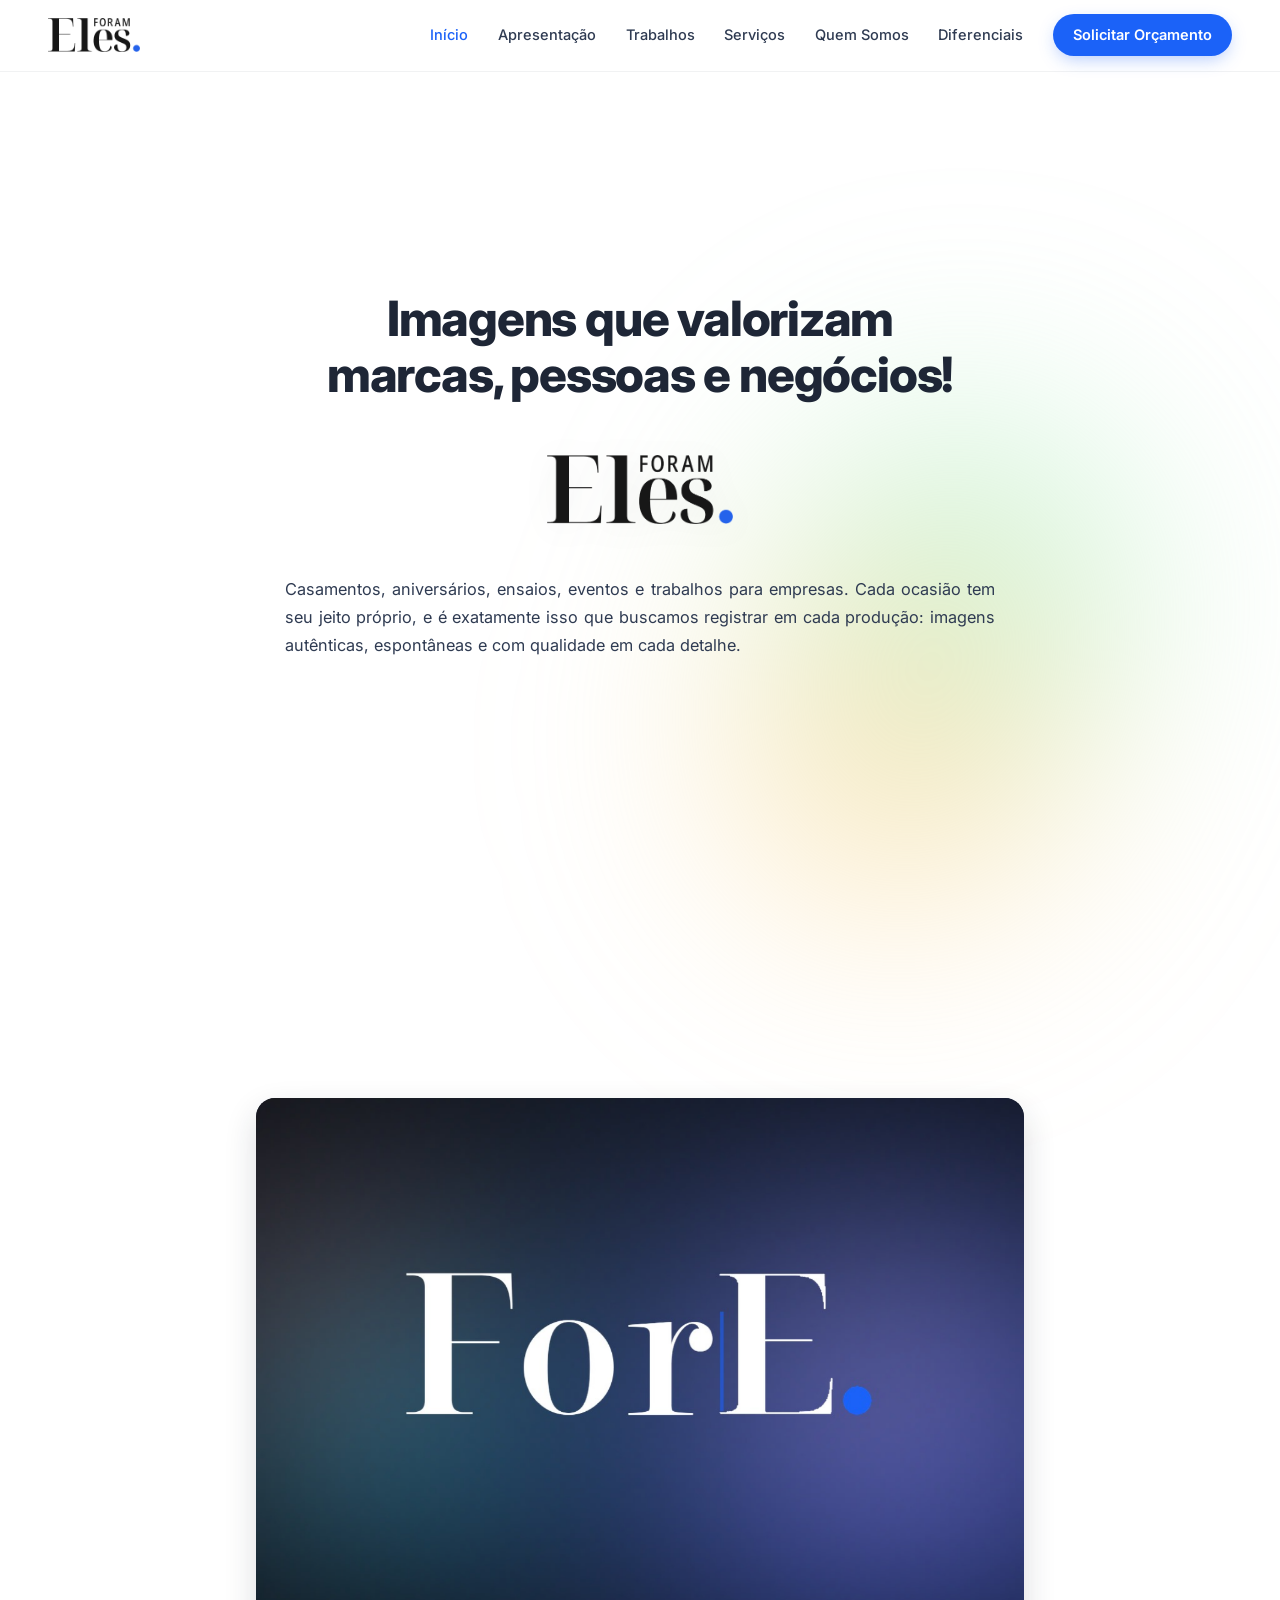
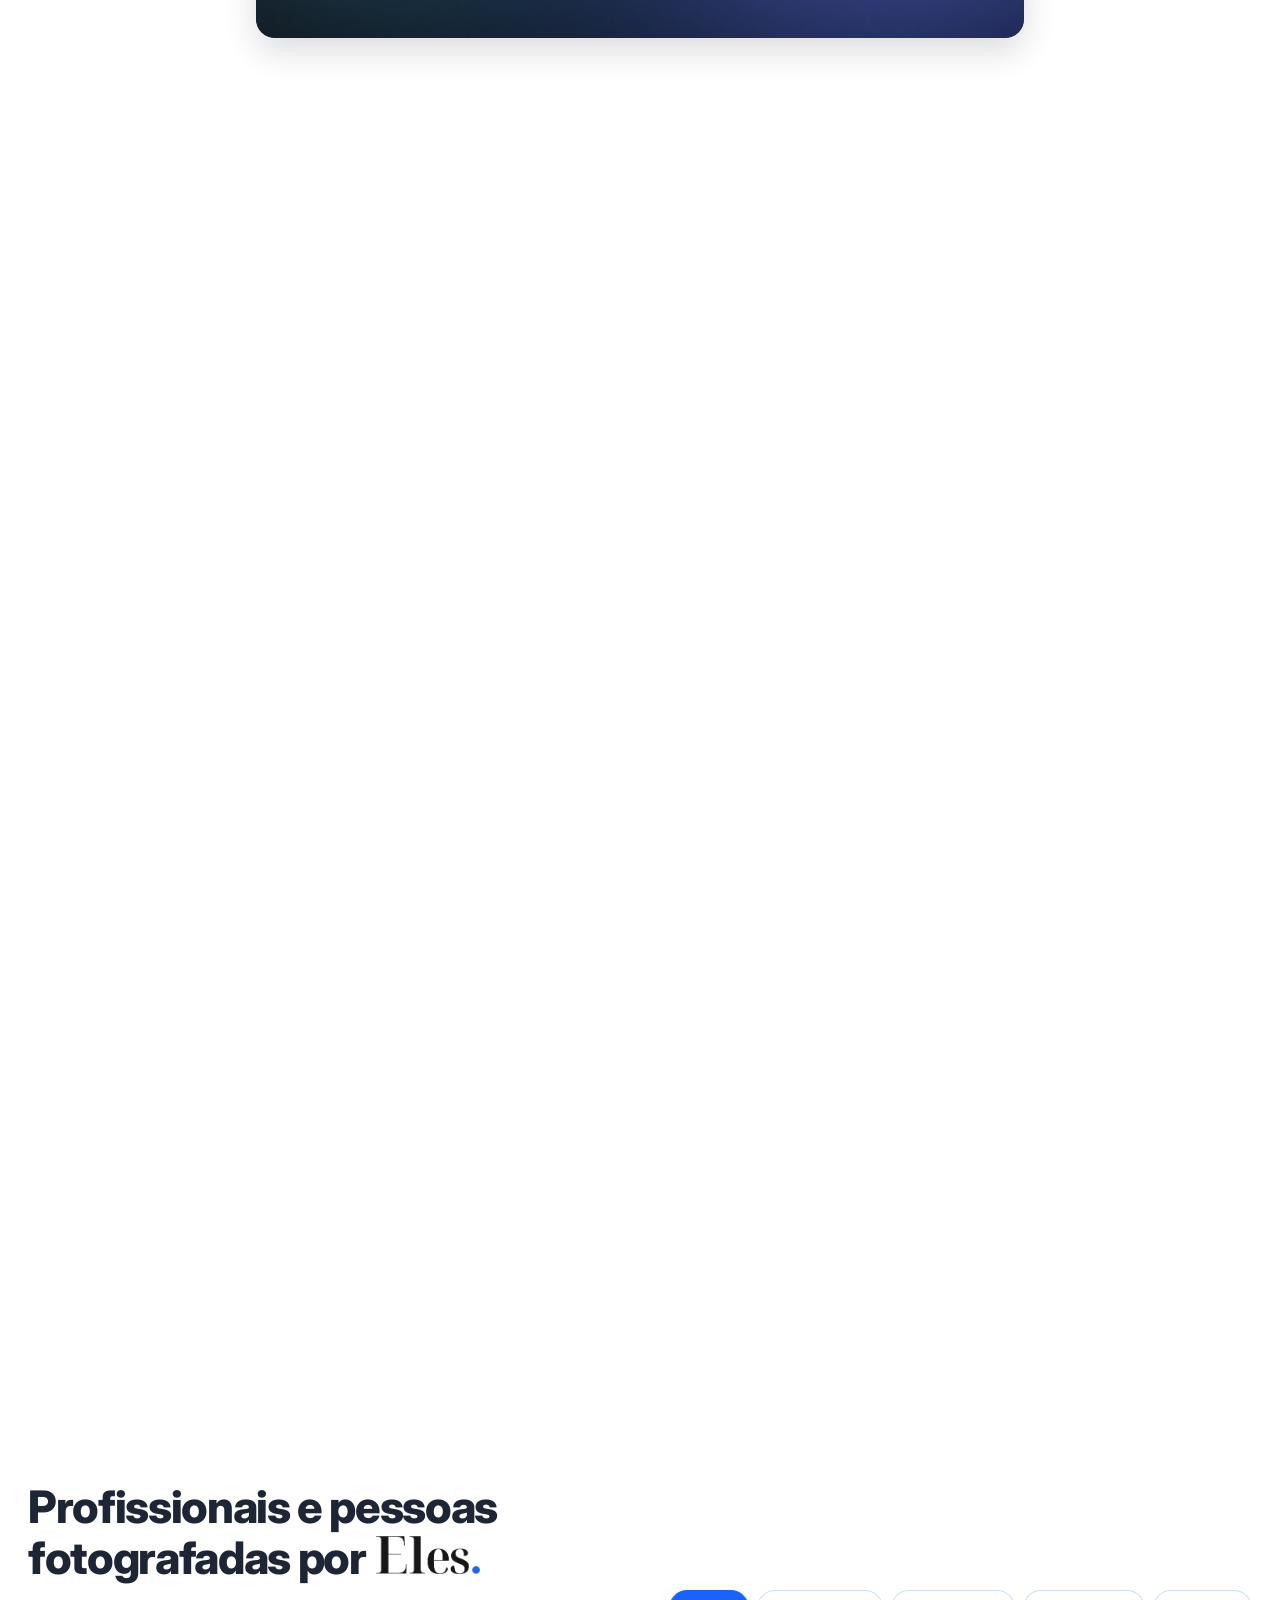
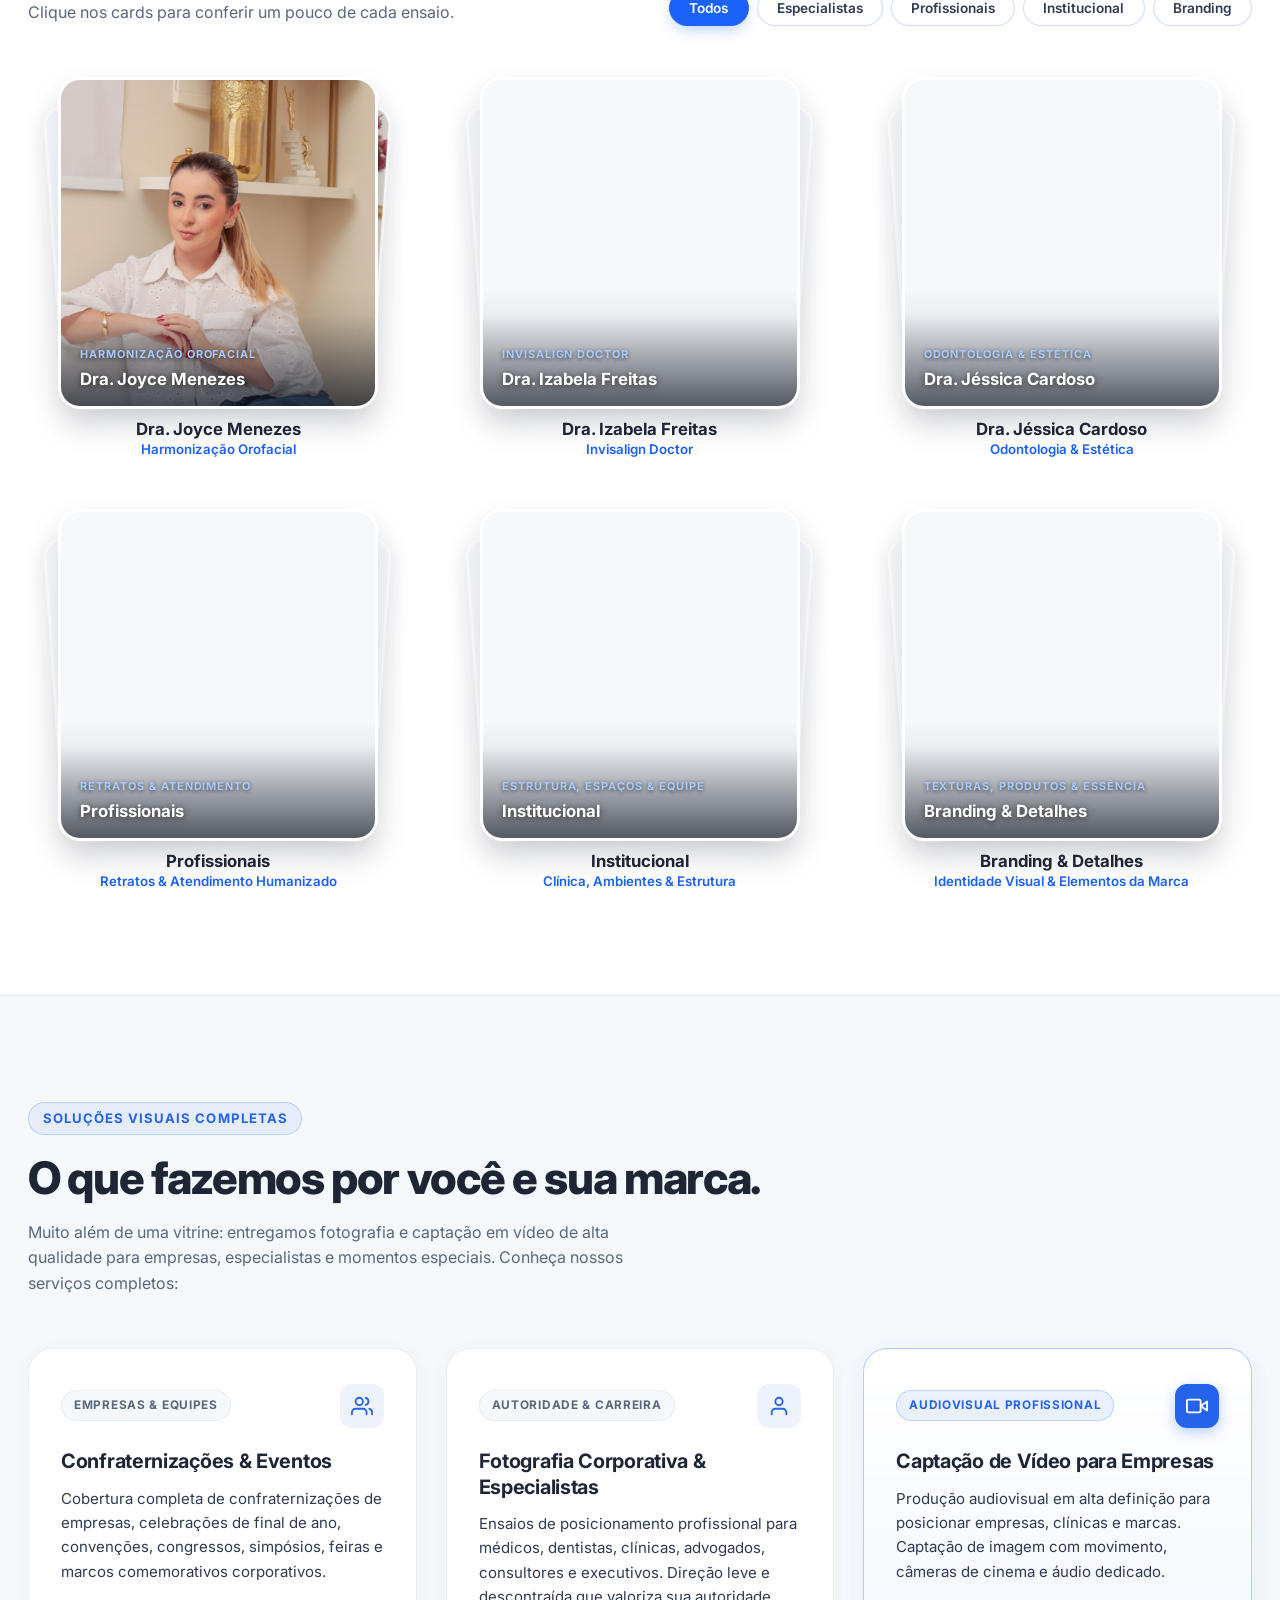
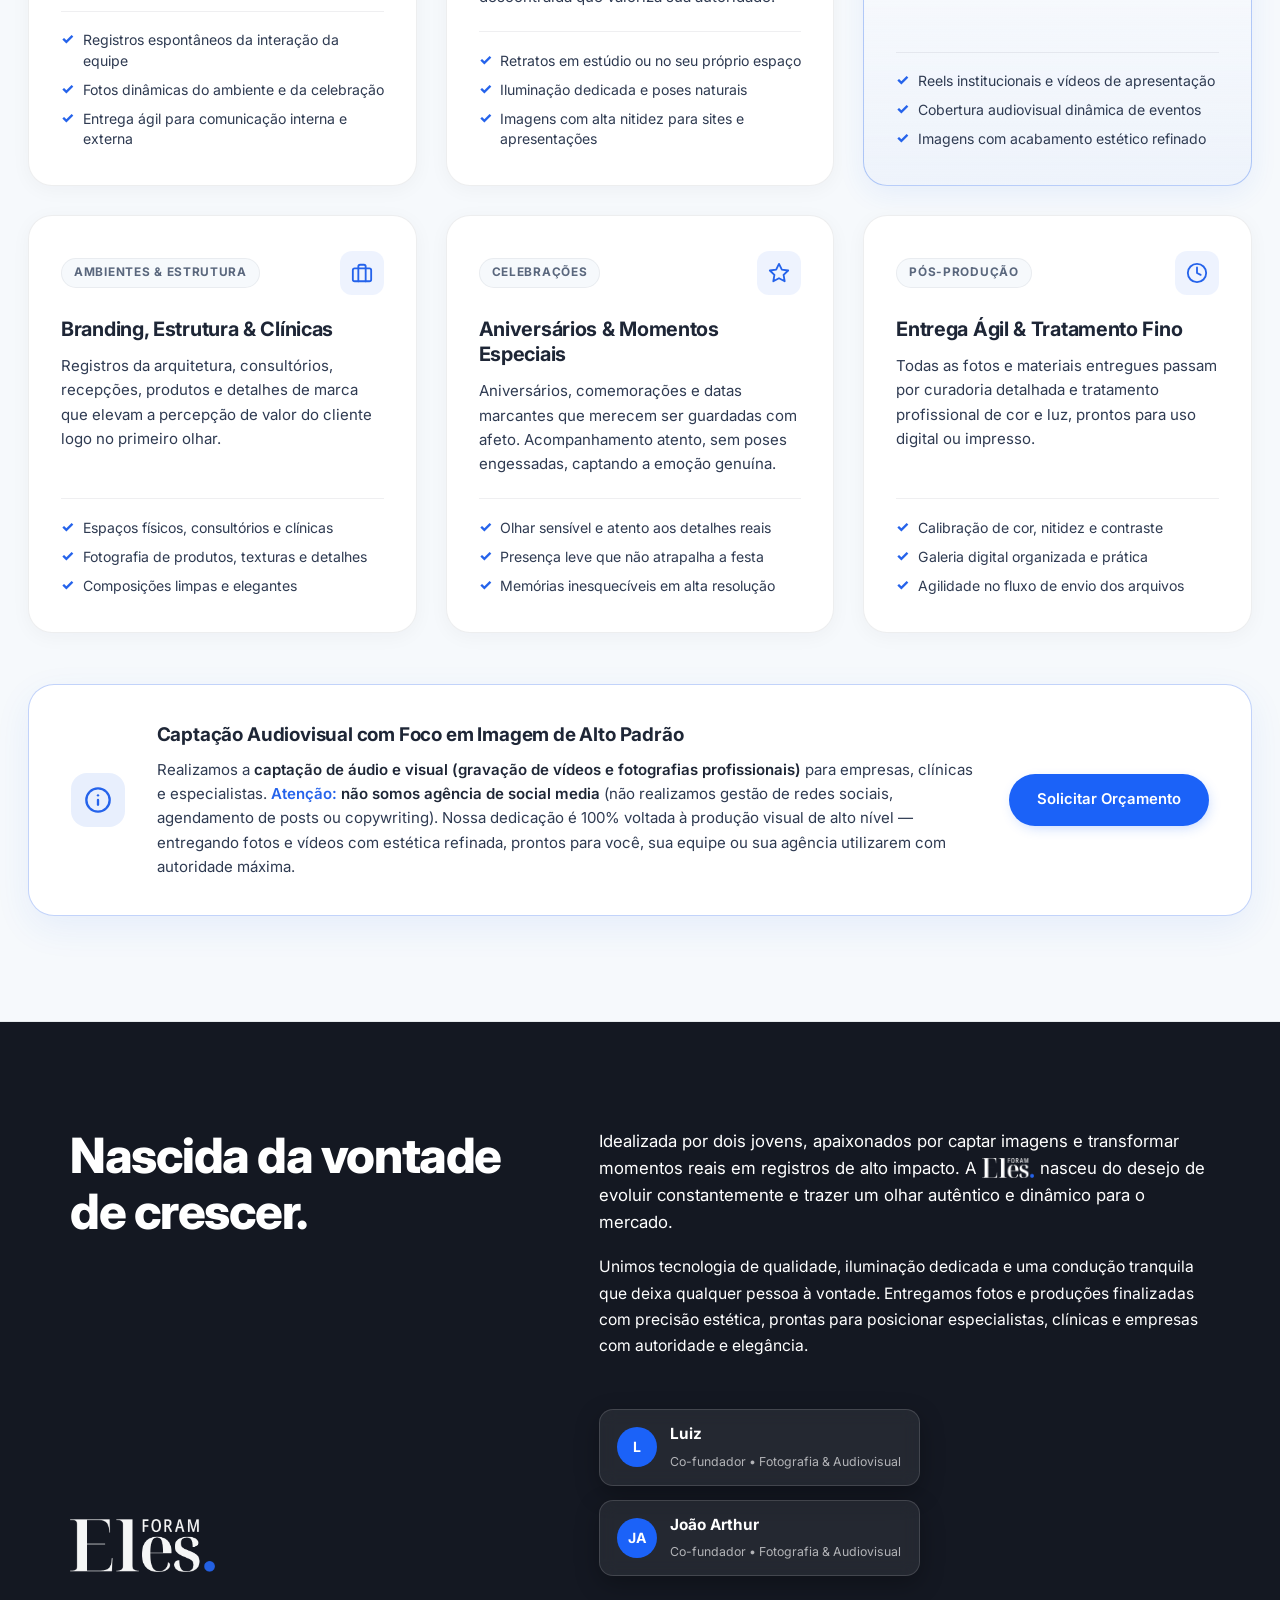
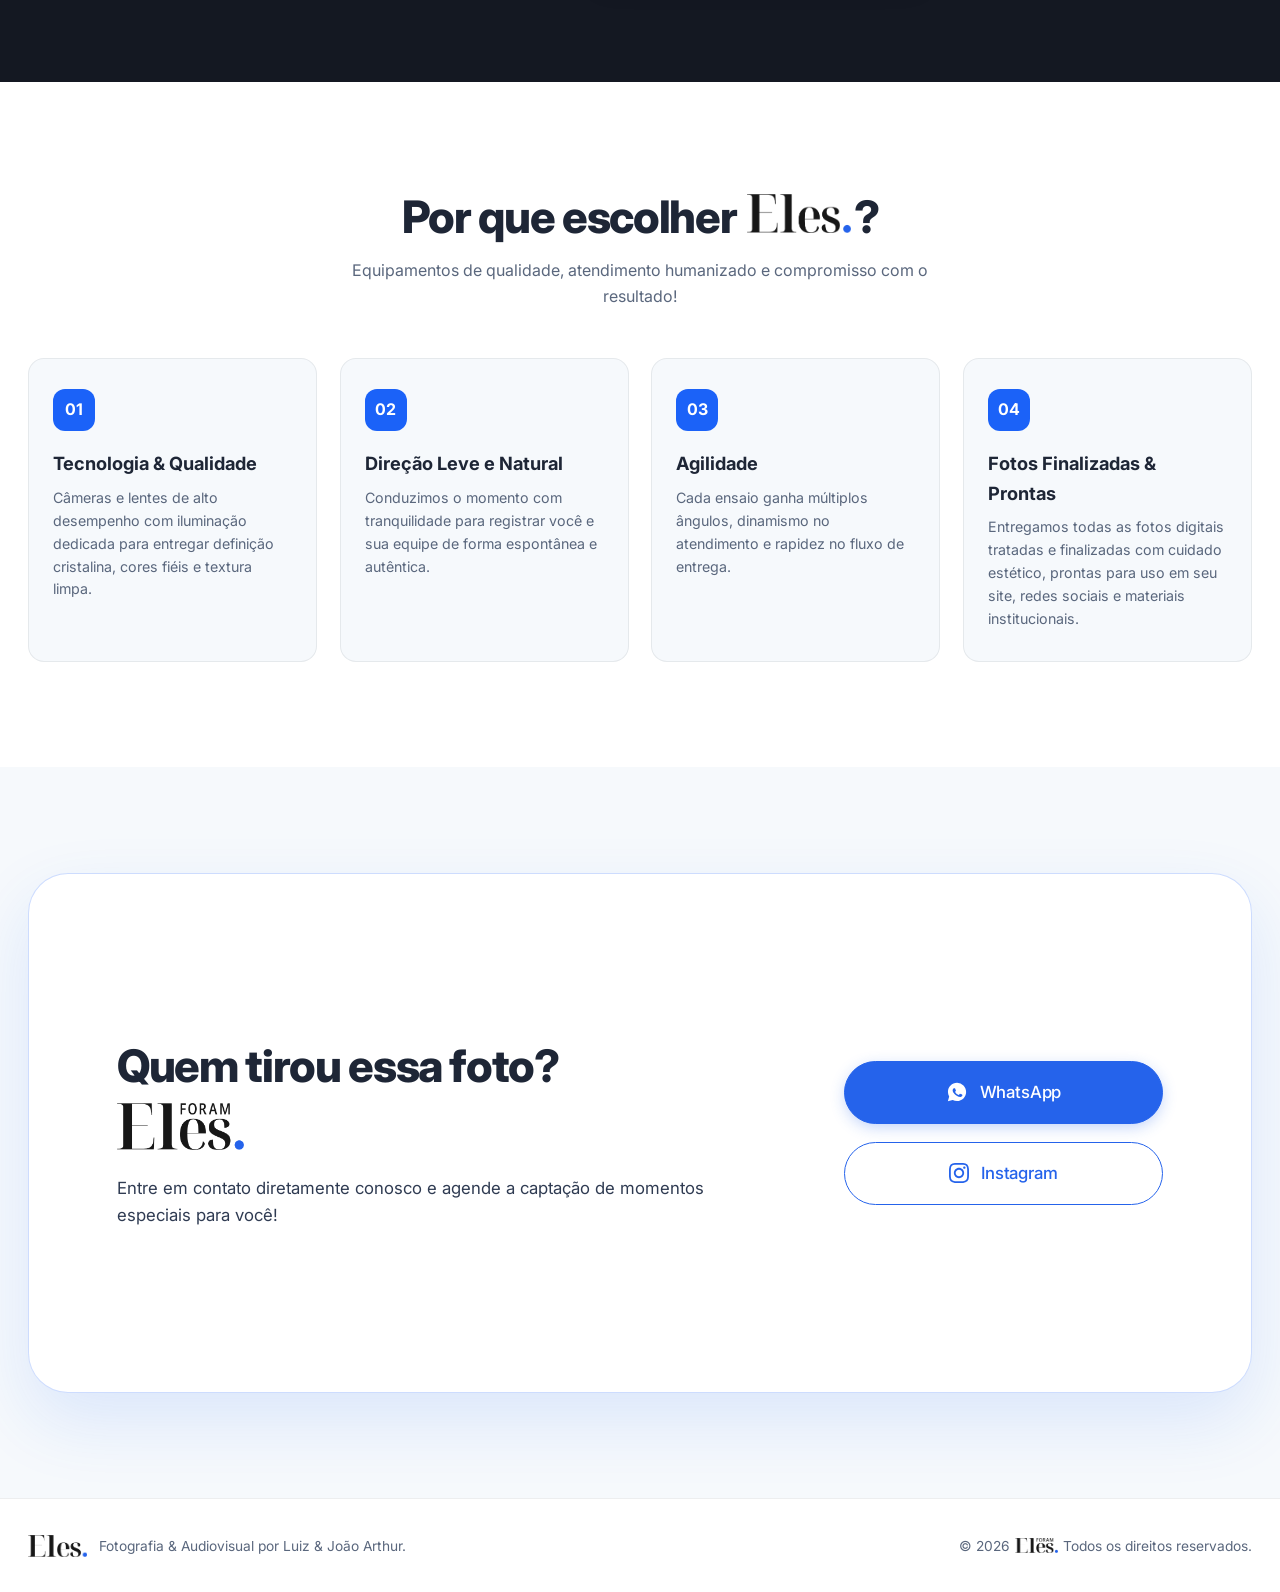
==== commit 21dd46cd: "chore(performance): limpeza de arquivos duplicados/orfaos, remocao de css morto, preload metadata no" ====
--- a/index.html
+++ b/index.html
@@ -15,7 +15,7 @@
   <link href="https://fonts.googleapis.com/css2?family=Inter:wght@300;400;500;600;700;800&display=swap" rel="stylesheet" />
   <!-- CookieConsent v3 (LGPD) -->
   <link rel="stylesheet" href="https://cdn.jsdelivr.net/gh/orestbida/cookieconsent@v3.0.1/dist/cookieconsent.css" />
-  <link rel="stylesheet" href="style.css?v=20261114-v12" />
+  <link rel="stylesheet" href="style.css?v=20261114-clean" />
 </head>
 <body>
 
@@ -81,7 +81,7 @@
             muted
             loop
             playsinline
-            preload="auto"
+            preload="metadata"
           >
             <source src="assets/video-foram-eles-mobile.mp4?v=20261114" type="video/mp4" media="(max-width: 768px)" />
             <source src="assets/video-foram-eles.mp4?v=20261114" type="video/mp4" />
@@ -624,6 +624,6 @@
 
   <!-- CookieConsent v3 (LGPD) -->
   <script src="https://cdn.jsdelivr.net/gh/orestbida/cookieconsent@v3.0.1/dist/cookieconsent.umd.js" defer></script>
-  <script src="script.js?v=20261114-v12" defer></script>
+  <script src="script.js?v=20261114-clean" defer></script>
 </body>
 </html>
--- a/style.css
+++ b/style.css
@@ -322,15 +322,6 @@
   display: block;
 }
 
-.hero-sub-lead {
-  font-size: clamp(1.1rem, 1.4vw, 1.28rem);
-  font-weight: 700;
-  color: var(--slate-800);
-  line-height: 1.45;
-  text-align: center;
-  margin: 0;
-}
-
 .hero-sub-desc {
   font-size: clamp(1.02rem, 1.25vw, 1.15rem);
   color: var(--slate-700);
@@ -1726,7 +1717,7 @@
     margin: 0;
   }
 
-  .contact-buttons .btn:hover {
+  .contact-buttons-panel .btn-brand:hover {
     transform: none;
   }
 
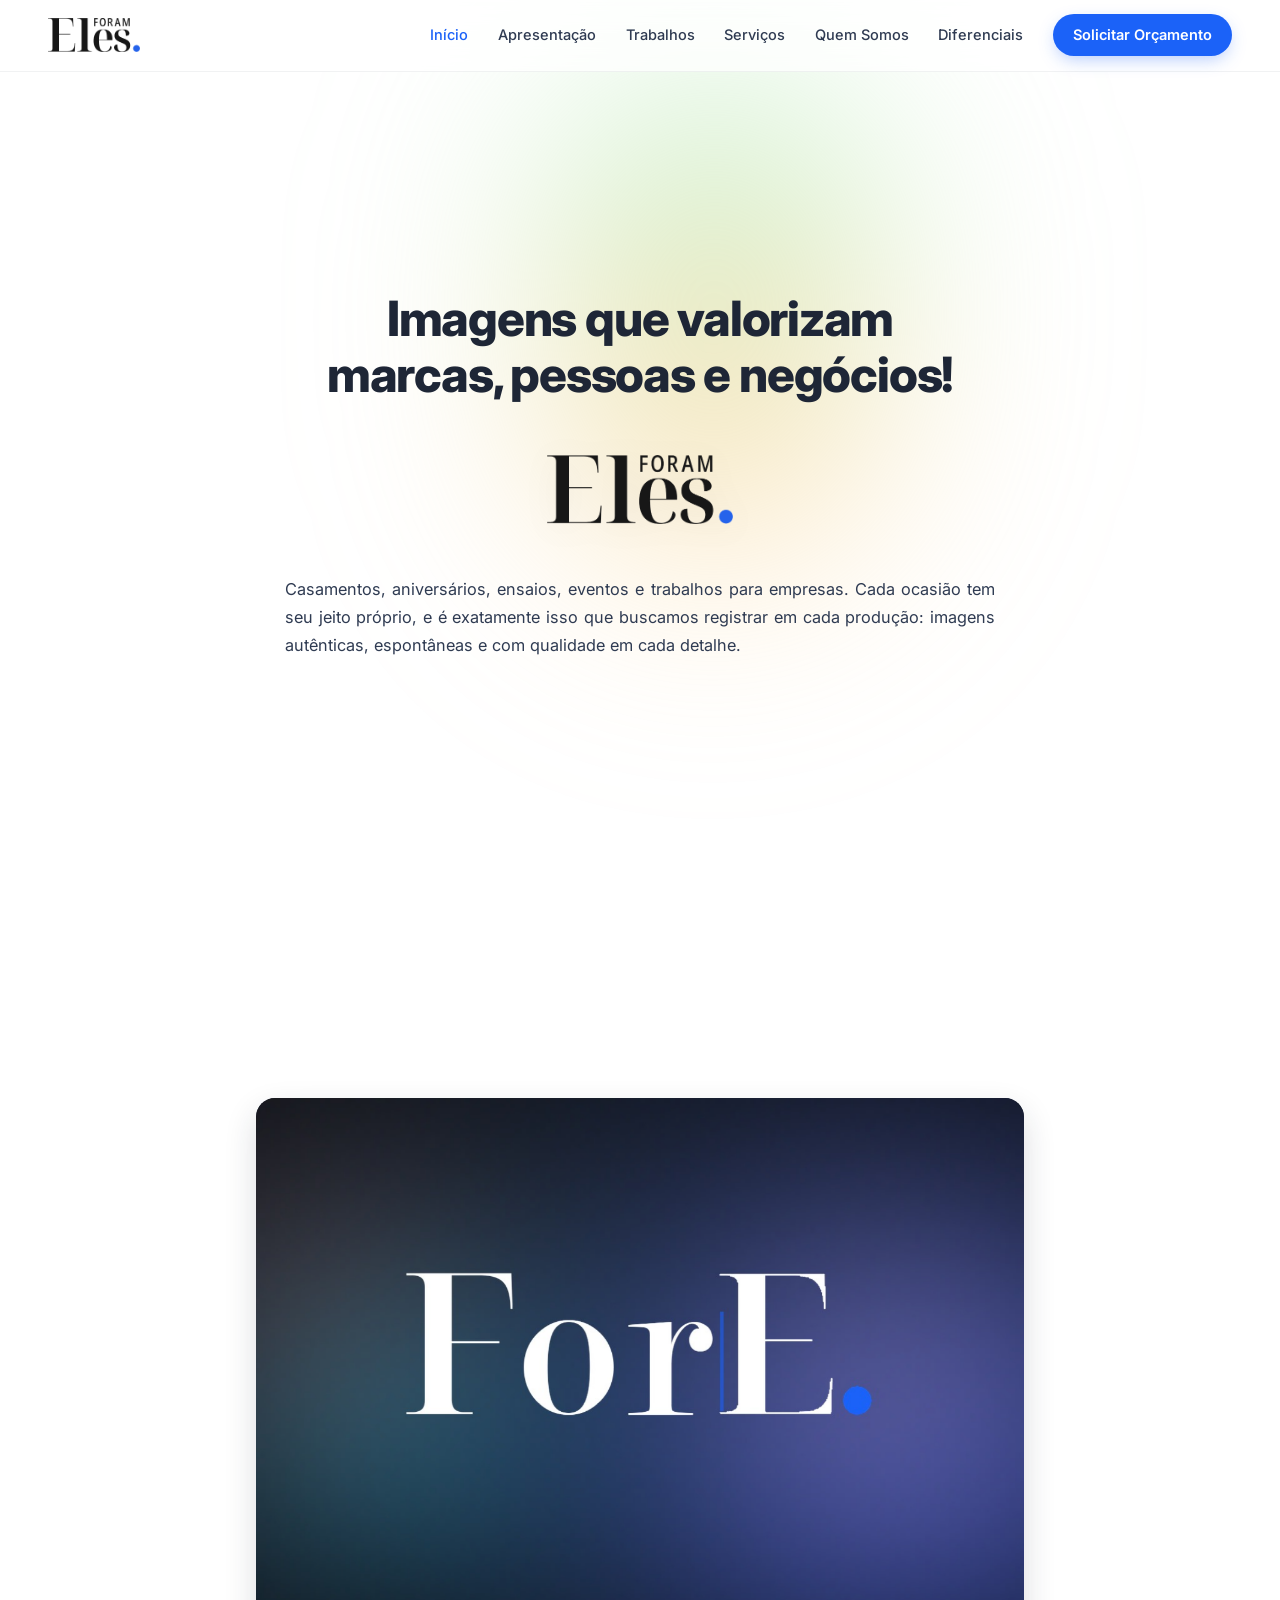
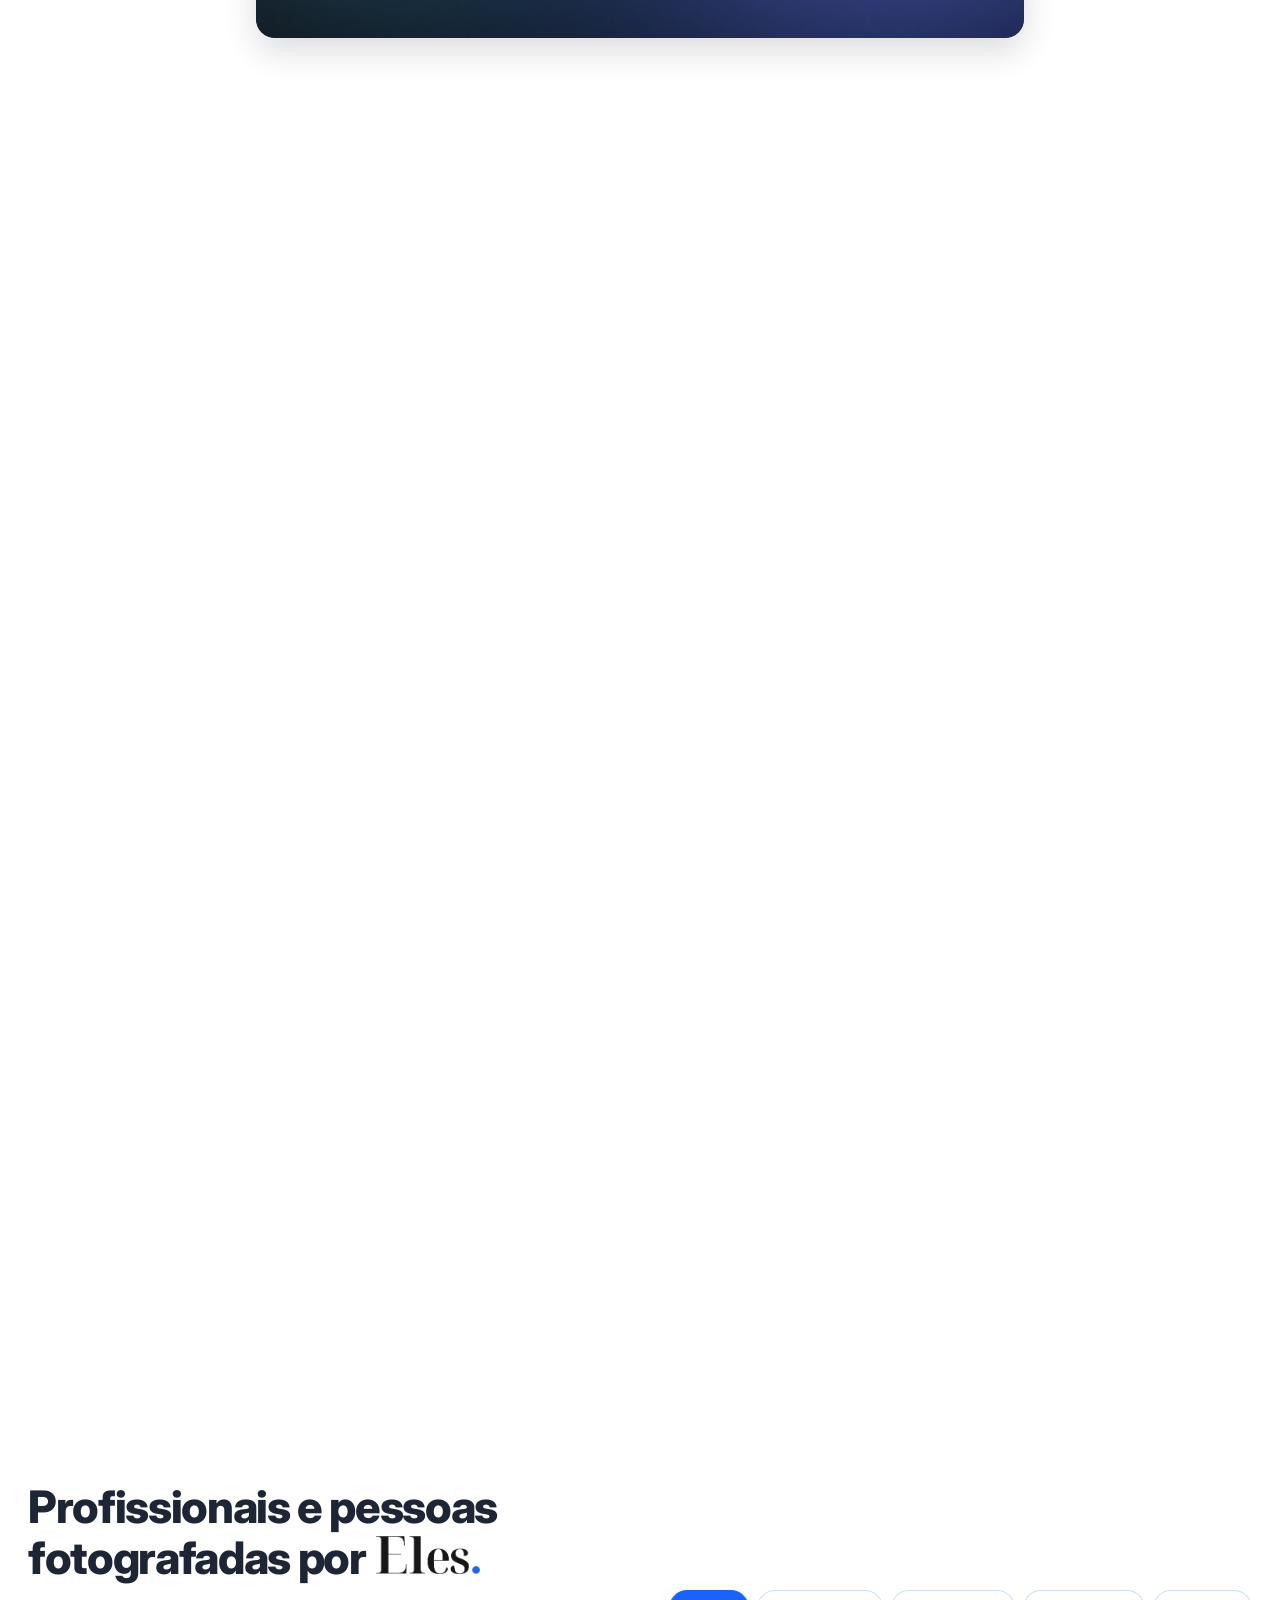
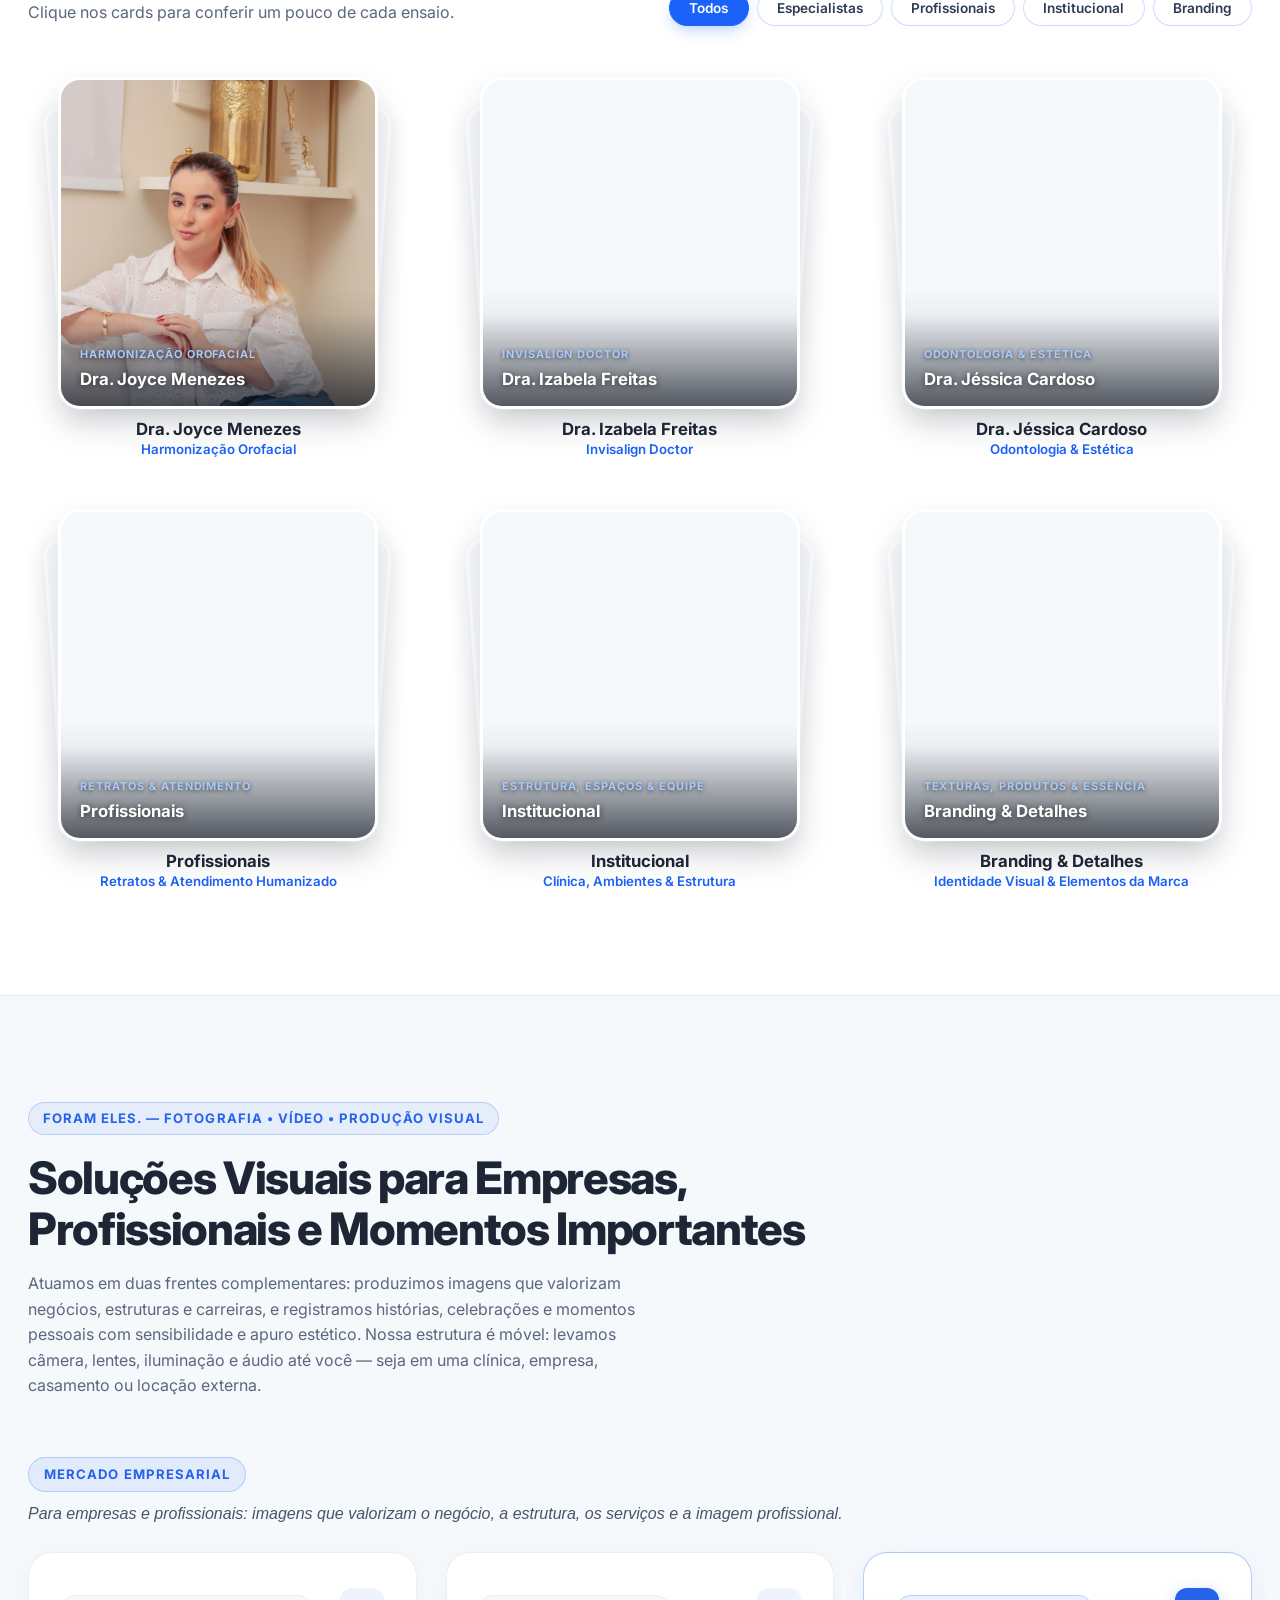
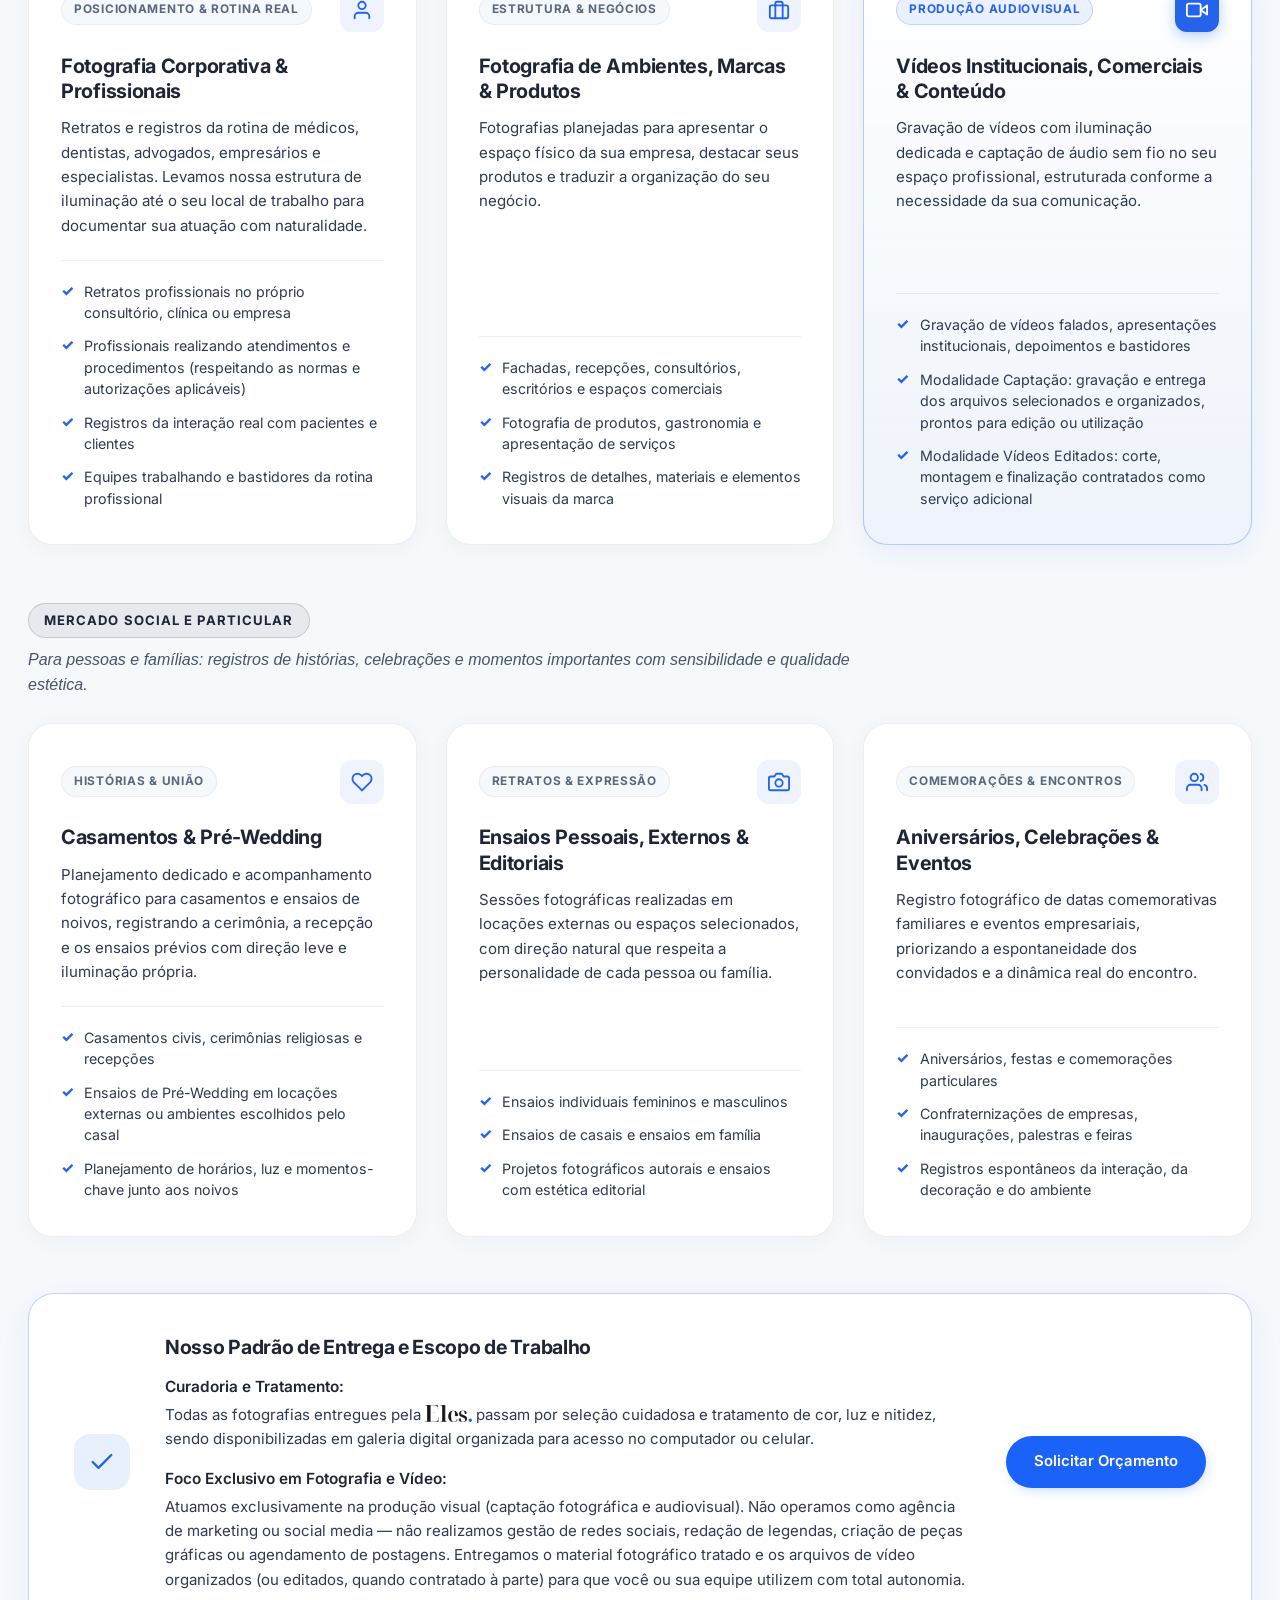
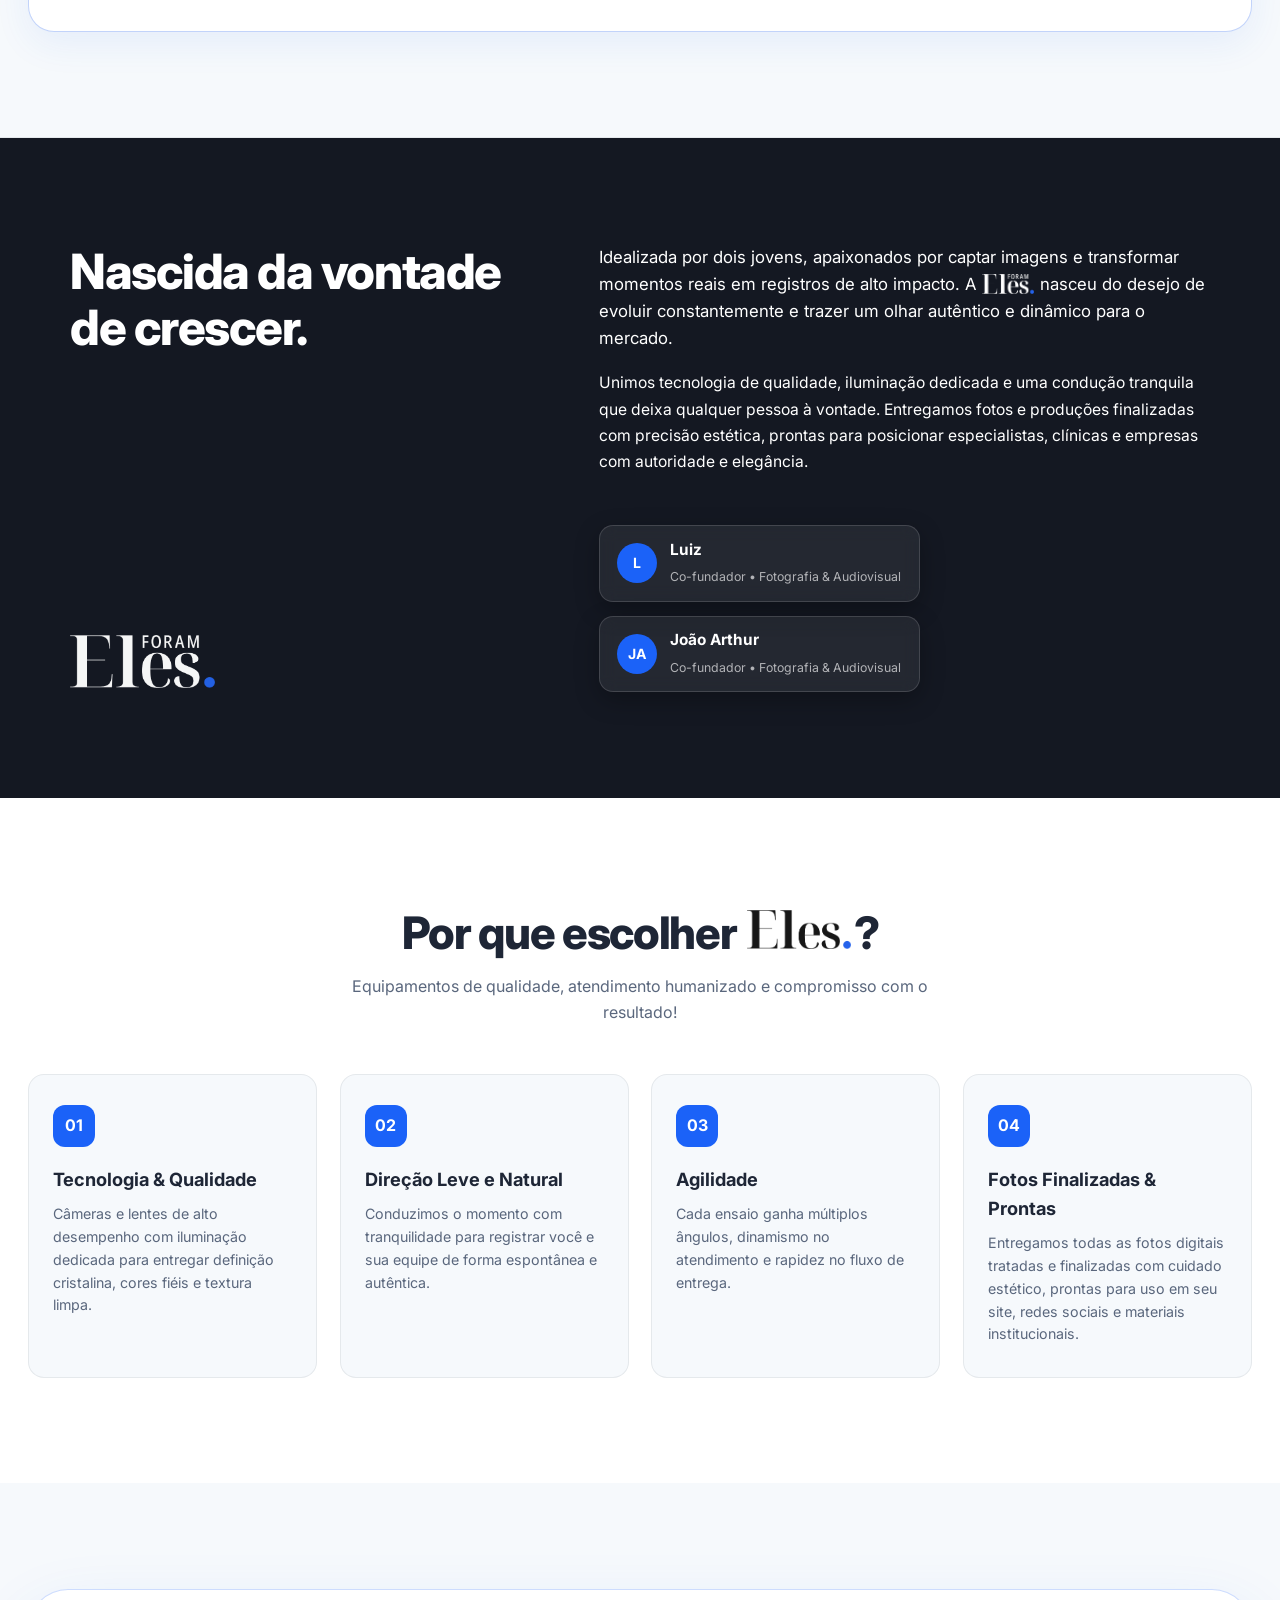
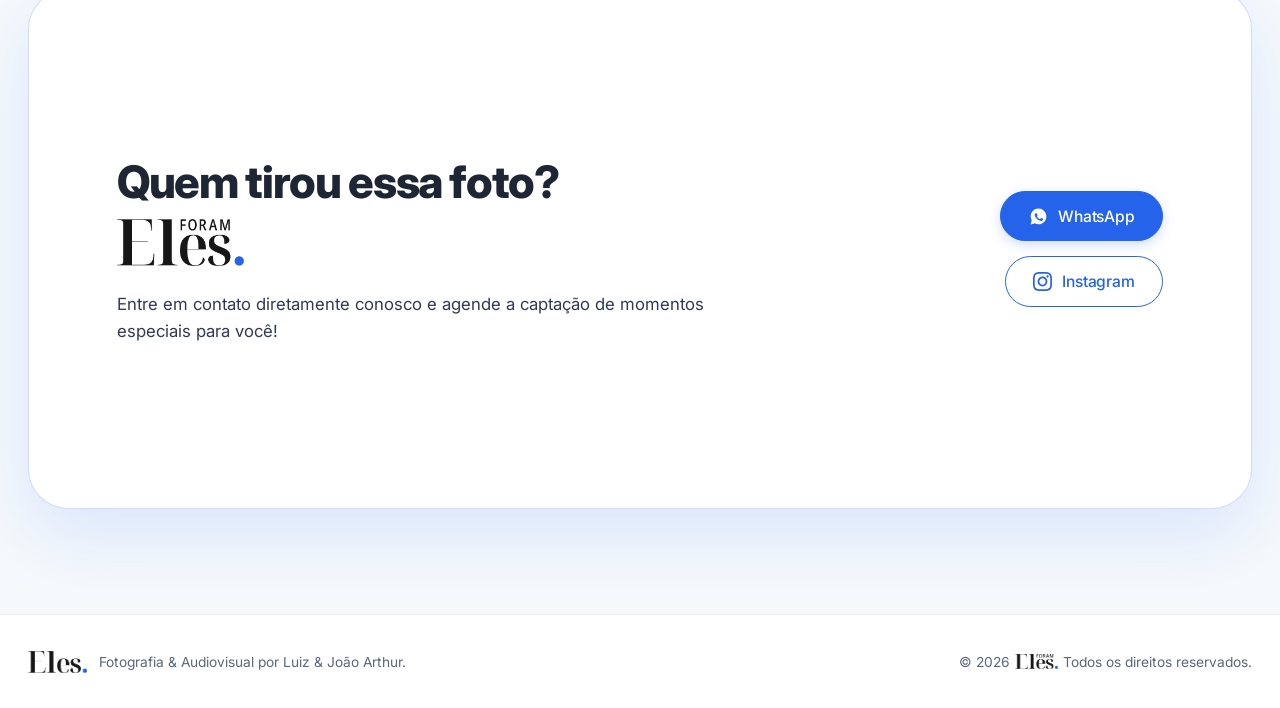
==== commit 09d0d961: "feat: servicos divididos em 2 blocos (empresarial e social) e botoes de contato estilo Apple lado a " ====
--- a/index.html
+++ b/index.html
@@ -15,7 +15,7 @@
   <link href="https://fonts.googleapis.com/css2?family=Inter:wght@300;400;500;600;700;800&display=swap" rel="stylesheet" />
   <!-- CookieConsent v3 (LGPD) -->
   <link rel="stylesheet" href="https://cdn.jsdelivr.net/gh/orestbida/cookieconsent@v3.0.1/dist/cookieconsent.css" />
-  <link rel="stylesheet" href="style.css?v=20261114-clean" />
+  <link rel="stylesheet" href="style.css?v=20261114-v14" />
 </head>
 <body>
 
@@ -257,166 +257,194 @@
     <!-- NOVO CONTAINER: NOSSOS SERVIÇOS COMPLETOS (LOGO ABAIXO DA VITRINE DE TRABALHOS) -->
     <section class="container-services section-padding" id="servicos">
       <div class="section-inner">
+        <!-- CABEÇALHO DA SEÇÃO -->
         <div class="services-header reveal">
-          <span class="section-eyebrow">Soluções Visuais Completas</span>
+          <span class="section-eyebrow">FORAM Eles. — FOTOGRAFIA • VÍDEO • PRODUÇÃO VISUAL</span>
           <h2 class="section-title">
-            O que fazemos por você e sua marca.
+            Soluções Visuais para Empresas, Profissionais e Momentos Importantes
           </h2>
           <p class="section-desc">
-            Muito além de uma vitrine: entregamos fotografia e captação em vídeo de alta qualidade para empresas, especialistas e momentos especiais. Conheça nossos serviços completos:
+            Atuamos em duas frentes complementares: produzimos imagens que valorizam negócios, estruturas e carreiras, e registramos histórias, celebrações e momentos pessoais com sensibilidade e apuro estético. Nossa estrutura é móvel: levamos câmera, lentes, iluminação e áudio até você — seja em uma clínica, empresa, casamento ou locação externa.
           </p>
         </div>
 
-        <div class="services-grid reveal">
-          <!-- Card 1: Confraternizações & Eventos Corporativos -->
-          <article class="service-card">
-            <div class="service-card-top">
-              <span class="service-tag">Empresas &amp; Equipes</span>
-              <div class="service-icon-box">
-                <svg width="22" height="22" viewBox="0 0 24 24" fill="none" stroke="currentColor" stroke-width="2" stroke-linecap="round" stroke-linejoin="round">
-                  <path d="M17 21v-2a4 4 0 0 0-4-4H5a4 4 0 0 0-4 4v2"></path>
-                  <circle cx="9" cy="7" r="4"></circle>
-                  <path d="M23 21v-2a4 4 0 0 0-3-3.87"></path>
-                  <path d="M16 3.13a4 4 0 0 1 0 7.75"></path>
-                </svg>
-              </div>
-            </div>
-            <h3 class="service-title">Confraternizações &amp; Eventos</h3>
-            <p class="service-description">
-              Cobertura completa de confraternizações de empresas, celebrações de final de ano, convenções, congressos, simpósios, feiras e marcos comemorativos corporativos.
-            </p>
-            <ul class="service-bullets">
-              <li>Registros espontâneos da interação da equipe</li>
-              <li>Fotos dinâmicas do ambiente e da celebração</li>
-              <li>Entrega ágil para comunicação interna e externa</li>
-            </ul>
-          </article>
-
-          <!-- Card 2: Retratos Corporativos & Especialistas -->
-          <article class="service-card">
-            <div class="service-card-top">
-              <span class="service-tag">Autoridade &amp; Carreira</span>
-              <div class="service-icon-box">
-                <svg width="22" height="22" viewBox="0 0 24 24" fill="none" stroke="currentColor" stroke-width="2" stroke-linecap="round" stroke-linejoin="round">
-                  <path d="M20 21v-2a4 4 0 0 0-4-4H8a4 4 0 0 0-4 4v2"></path>
-                  <circle cx="12" cy="7" r="4"></circle>
-                </svg>
-              </div>
-            </div>
-            <h3 class="service-title">Fotografia Corporativa &amp; Especialistas</h3>
-            <p class="service-description">
-              Ensaios de posicionamento profissional para médicos, dentistas, clínicas, advogados, consultores e executivos. Direção leve e descontraída que valoriza sua autoridade.
-            </p>
-            <ul class="service-bullets">
-              <li>Retratos em estúdio ou no seu próprio espaço</li>
-              <li>Iluminação dedicada e poses naturais</li>
-              <li>Imagens com alta nitidez para sites e apresentações</li>
-            </ul>
-          </article>
-
-          <!-- Card 3: Captação de Audiovisual & Vídeo para Empresas -->
-          <article class="service-card highlight-card">
-            <div class="service-card-top">
-              <span class="service-tag tag-blue">Audiovisual Profissional</span>
-              <div class="service-icon-box box-blue">
-                <svg width="22" height="22" viewBox="0 0 24 24" fill="none" stroke="currentColor" stroke-width="2" stroke-linecap="round" stroke-linejoin="round">
-                  <polygon points="23 7 16 12 23 17 23 7"></polygon>
-                  <rect x="1" y="5" width="15" height="14" rx="2" ry="2"></rect>
-                </svg>
-              </div>
-            </div>
-            <h3 class="service-title">Captação de Vídeo para Empresas</h3>
-            <p class="service-description">
-              Produção audiovisual em alta definição para posicionar empresas, clínicas e marcas. Captação de imagem com movimento, câmeras de cinema e áudio dedicado.
-            </p>
-            <ul class="service-bullets">
-              <li>Reels institucionais e vídeos de apresentação</li>
-              <li>Cobertura audiovisual dinâmica de eventos</li>
-              <li>Imagens com acabamento estético refinado</li>
-            </ul>
-          </article>
-
-          <!-- Card 4: Branding, Espaços & Ambientes -->
-          <article class="service-card">
-            <div class="service-card-top">
-              <span class="service-tag">Ambientes &amp; Estrutura</span>
-              <div class="service-icon-box">
-                <svg width="22" height="22" viewBox="0 0 24 24" fill="none" stroke="currentColor" stroke-width="2" stroke-linecap="round" stroke-linejoin="round">
-                  <rect x="2" y="7" width="20" height="14" rx="2" ry="2"></rect>
-                  <path d="M16 21V5a2 2 0 0 0-2-2h-4a2 2 0 0 0-2 2v16"></path>
-                </svg>
-              </div>
-            </div>
-            <h3 class="service-title">Branding, Estrutura &amp; Clínicas</h3>
-            <p class="service-description">
-              Registros da arquitetura, consultórios, recepções, produtos e detalhes de marca que elevam a percepção de valor do cliente logo no primeiro olhar.
-            </p>
-            <ul class="service-bullets">
-              <li>Espaços físicos, consultórios e clínicas</li>
-              <li>Fotografia de produtos, texturas e detalhes</li>
-              <li>Composições limpas e elegantes</li>
-            </ul>
-          </article>
-
-          <!-- Card 5: Eventos Sociais & Momentos Especiais -->
-          <article class="service-card">
-            <div class="service-card-top">
-              <span class="service-tag">Celebrações</span>
-              <div class="service-icon-box">
-                <svg width="22" height="22" viewBox="0 0 24 24" fill="none" stroke="currentColor" stroke-width="2" stroke-linecap="round" stroke-linejoin="round">
-                  <path d="M12 2l3.09 6.26L22 9.27l-5 4.87 1.18 6.88L12 17.77l-6.18 3.25L7 14.14 2 9.27l6.91-1.01L12 2z"></path>
-                </svg>
-              </div>
-            </div>
-            <h3 class="service-title">Aniversários &amp; Momentos Especiais</h3>
-            <p class="service-description">
-              Aniversários, comemorações e datas marcantes que merecem ser guardadas com afeto. Acompanhamento atento, sem poses engessadas, captando a emoção genuína.
-            </p>
-            <ul class="service-bullets">
-              <li>Olhar sensível e atento aos detalhes reais</li>
-              <li>Presença leve que não atrapalha a festa</li>
-              <li>Memórias inesquecíveis em alta resolução</li>
-            </ul>
-          </article>
-
-          <!-- Card 6: Tratamento & Entrega Finalizada -->
-          <article class="service-card">
-            <div class="service-card-top">
-              <span class="service-tag">Pós-Produção</span>
-              <div class="service-icon-box">
-                <svg width="22" height="22" viewBox="0 0 24 24" fill="none" stroke="currentColor" stroke-width="2" stroke-linecap="round" stroke-linejoin="round">
-                  <circle cx="12" cy="12" r="10"></circle>
-                  <polyline points="12 6 12 12 16 14"></polyline>
-                </svg>
-              </div>
-            </div>
-            <h3 class="service-title">Entrega Ágil &amp; Tratamento Fino</h3>
-            <p class="service-description">
-              Todas as fotos e materiais entregues passam por curadoria detalhada e tratamento profissional de cor e luz, prontos para uso digital ou impresso.
-            </p>
-            <ul class="service-bullets">
-              <li>Calibração de cor, nitidez e contraste</li>
-              <li>Galeria digital organizada e prática</li>
-              <li>Agilidade no fluxo de envio dos arquivos</li>
-            </ul>
-          </article>
-        </div>
-
-        <!-- Banner de Transparência / Diferencial: Captação Audiovisual vs Social Media -->
+        <!-- BLOCO A — MERCADO EMPRESARIAL -->
+        <div class="services-block reveal">
+          <div class="services-block-header">
+            <span class="block-badge badge-blue">Mercado Empresarial</span>
+            <p class="block-subtitle">
+              Para empresas e profissionais: imagens que valorizam o negócio, a estrutura, os serviços e a imagem profissional.
+            </p>
+          </div>
+
+          <div class="services-grid">
+            <!-- CARD 01 -->
+            <article class="service-card">
+              <div class="service-card-top">
+                <span class="service-tag">Posicionamento &amp; Rotina Real</span>
+                <div class="service-icon-box">
+                  <svg width="22" height="22" viewBox="0 0 24 24" fill="none" stroke="currentColor" stroke-width="2" stroke-linecap="round" stroke-linejoin="round">
+                    <path d="M20 21v-2a4 4 0 0 0-4-4H8a4 4 0 0 0-4 4v2"></path>
+                    <circle cx="12" cy="7" r="4"></circle>
+                  </svg>
+                </div>
+              </div>
+              <h3 class="service-title">Fotografia Corporativa &amp; Profissionais</h3>
+              <p class="service-description">
+                Retratos e registros da rotina de médicos, dentistas, advogados, empresários e especialistas. Levamos nossa estrutura de iluminação até o seu local de trabalho para documentar sua atuação com naturalidade.
+              </p>
+              <ul class="service-bullets">
+                <li>Retratos profissionais no próprio consultório, clínica ou empresa</li>
+                <li>Profissionais realizando atendimentos e procedimentos (respeitando as normas e autorizações aplicáveis)</li>
+                <li>Registros da interação real com pacientes e clientes</li>
+                <li>Equipes trabalhando e bastidores da rotina profissional</li>
+              </ul>
+            </article>
+
+            <!-- CARD 02 -->
+            <article class="service-card">
+              <div class="service-card-top">
+                <span class="service-tag">Estrutura &amp; Negócios</span>
+                <div class="service-icon-box">
+                  <svg width="22" height="22" viewBox="0 0 24 24" fill="none" stroke="currentColor" stroke-width="2" stroke-linecap="round" stroke-linejoin="round">
+                    <rect x="2" y="7" width="20" height="14" rx="2" ry="2"></rect>
+                    <path d="M16 21V5a2 2 0 0 0-2-2h-4a2 2 0 0 0-2 2v16"></path>
+                  </svg>
+                </div>
+              </div>
+              <h3 class="service-title">Fotografia de Ambientes, Marcas &amp; Produtos</h3>
+              <p class="service-description">
+                Fotografias planejadas para apresentar o espaço físico da sua empresa, destacar seus produtos e traduzir a organização do seu negócio.
+              </p>
+              <ul class="service-bullets">
+                <li>Fachadas, recepções, consultórios, escritórios e espaços comerciais</li>
+                <li>Fotografia de produtos, gastronomia e apresentação de serviços</li>
+                <li>Registros de detalhes, materiais e elementos visuais da marca</li>
+              </ul>
+            </article>
+
+            <!-- CARD 03 -->
+            <article class="service-card highlight-card">
+              <div class="service-card-top">
+                <span class="service-tag tag-blue">Produção Audiovisual</span>
+                <div class="service-icon-box box-blue">
+                  <svg width="22" height="22" viewBox="0 0 24 24" fill="none" stroke="currentColor" stroke-width="2" stroke-linecap="round" stroke-linejoin="round">
+                    <polygon points="23 7 16 12 23 17 23 7"></polygon>
+                    <rect x="1" y="5" width="15" height="14" rx="2" ry="2"></rect>
+                  </svg>
+                </div>
+              </div>
+              <h3 class="service-title">Vídeos Institucionais, Comerciais &amp; Conteúdo</h3>
+              <p class="service-description">
+                Gravação de vídeos com iluminação dedicada e captação de áudio sem fio no seu espaço profissional, estruturada conforme a necessidade da sua comunicação.
+              </p>
+              <ul class="service-bullets">
+                <li>Gravação de vídeos falados, apresentações institucionais, depoimentos e bastidores</li>
+                <li>Modalidade Captação: gravação e entrega dos arquivos selecionados e organizados, prontos para edição ou utilização</li>
+                <li>Modalidade Vídeos Editados: corte, montagem e finalização contratados como serviço adicional</li>
+              </ul>
+            </article>
+          </div>
+        </div>
+
+        <!-- BLOCO B — MERCADO SOCIAL E PARTICULAR -->
+        <div class="services-block reveal">
+          <div class="services-block-header">
+            <span class="block-badge badge-graphite">Mercado Social e Particular</span>
+            <p class="block-subtitle">
+              Para pessoas e famílias: registros de histórias, celebrações e momentos importantes com sensibilidade e qualidade estética.
+            </p>
+          </div>
+
+          <div class="services-grid">
+            <!-- CARD 04 -->
+            <article class="service-card">
+              <div class="service-card-top">
+                <span class="service-tag">Histórias &amp; União</span>
+                <div class="service-icon-box">
+                  <svg width="22" height="22" viewBox="0 0 24 24" fill="none" stroke="currentColor" stroke-width="2" stroke-linecap="round" stroke-linejoin="round">
+                    <path d="M20.84 4.61a5.5 5.5 0 0 0-7.78 0L12 5.67l-1.06-1.06a5.5 5.5 0 0 0-7.78 7.78l1.06 1.06L12 21.23l7.78-7.78 1.06-1.06a5.5 5.5 0 0 0 0-7.78z"></path>
+                  </svg>
+                </div>
+              </div>
+              <h3 class="service-title">Casamentos &amp; Pré-Wedding</h3>
+              <p class="service-description">
+                Planejamento dedicado e acompanhamento fotográfico para casamentos e ensaios de noivos, registrando a cerimônia, a recepção e os ensaios prévios com direção leve e iluminação própria.
+              </p>
+              <ul class="service-bullets">
+                <li>Casamentos civis, cerimônias religiosas e recepções</li>
+                <li>Ensaios de Pré-Wedding em locações externas ou ambientes escolhidos pelo casal</li>
+                <li>Planejamento de horários, luz e momentos-chave junto aos noivos</li>
+              </ul>
+            </article>
+
+            <!-- CARD 05 -->
+            <article class="service-card">
+              <div class="service-card-top">
+                <span class="service-tag">Retratos &amp; Expressão</span>
+                <div class="service-icon-box">
+                  <svg width="22" height="22" viewBox="0 0 24 24" fill="none" stroke="currentColor" stroke-width="2" stroke-linecap="round" stroke-linejoin="round">
+                    <path d="M23 19a2 2 0 0 1-2 2H3a2 2 0 0 1-2-2V8a2 2 0 0 1 2-2h4l2-3h6l2 3h4a2 2 0 0 1 2 2z"></path>
+                    <circle cx="12" cy="13" r="4"></circle>
+                  </svg>
+                </div>
+              </div>
+              <h3 class="service-title">Ensaios Pessoais, Externos &amp; Editoriais</h3>
+              <p class="service-description">
+                Sessões fotográficas realizadas em locações externas ou espaços selecionados, com direção natural que respeita a personalidade de cada pessoa ou família.
+              </p>
+              <ul class="service-bullets">
+                <li>Ensaios individuais femininos e masculinos</li>
+                <li>Ensaios de casais e ensaios em família</li>
+                <li>Projetos fotográficos autorais e ensaios com estética editorial</li>
+              </ul>
+            </article>
+
+            <!-- CARD 06 -->
+            <article class="service-card">
+              <div class="service-card-top">
+                <span class="service-tag">Comemorações &amp; Encontros</span>
+                <div class="service-icon-box">
+                  <svg width="22" height="22" viewBox="0 0 24 24" fill="none" stroke="currentColor" stroke-width="2" stroke-linecap="round" stroke-linejoin="round">
+                    <path d="M17 21v-2a4 4 0 0 0-4-4H5a4 4 0 0 0-4 4v2"></path>
+                    <circle cx="9" cy="7" r="4"></circle>
+                    <path d="M23 21v-2a4 4 0 0 0-3-3.87"></path>
+                    <path d="M16 3.13a4 4 0 0 1 0 7.75"></path>
+                  </svg>
+                </div>
+              </div>
+              <h3 class="service-title">Aniversários, Celebrações &amp; Eventos</h3>
+              <p class="service-description">
+                Registro fotográfico de datas comemorativas familiares e eventos empresariais, priorizando a espontaneidade dos convidados e a dinâmica real do encontro.
+              </p>
+              <ul class="service-bullets">
+                <li>Aniversários, festas e comemorações particulares</li>
+                <li>Confraternizações de empresas, inaugurações, palestras e feiras</li>
+                <li>Registros espontâneos da interação, da decoração e do ambiente</li>
+              </ul>
+            </article>
+          </div>
+        </div>
+
+        <!-- BLOCO DE FECHAMENTO DA SEÇÃO (PADRÃO DE ENTREGA & ESCOPO) -->
         <div class="services-disclaimer-card reveal">
           <div class="disclaimer-icon-wrap">
             <svg width="28" height="28" viewBox="0 0 24 24" fill="none" stroke="currentColor" stroke-width="2" stroke-linecap="round" stroke-linejoin="round">
-              <circle cx="12" cy="12" r="10"></circle>
-              <line x1="12" y1="16" x2="12" y2="12"></line>
-              <line x1="12" y1="8" x2="12.01" y2="8"></line>
+              <polyline points="20 6 9 17 4 12"></polyline>
             </svg>
           </div>
           <div class="disclaimer-text">
-            <h4>Captação Audiovisual com Foco em Imagem de Alto Padrão</h4>
-            <p>
-              Realizamos a <strong>captação de áudio e visual (gravação de vídeos e fotografias profissionais)</strong> para empresas, clínicas e especialistas. 
-              <em>Atenção:</em> <strong>não somos agência de social media</strong> (não realizamos gestão de redes sociais, agendamento de posts ou copywriting). Nossa dedicação é 100% voltada à produção visual de alto nível — entregando fotos e vídeos com estética refinada, prontos para você, sua equipe ou sua agência utilizarem com autoridade máxima.
-            </p>
+            <h4>Nosso Padrão de Entrega e Escopo de Trabalho</h4>
+            <div class="disclaimer-items">
+              <div class="disclaimer-item">
+                <strong class="disclaimer-subheading">Curadoria e Tratamento:</strong>
+                <p>Todas as fotografias entregues pela <img src="assets/logo-eles-crop.png" alt="Eles." class="inline-logo-service" loading="lazy" decoding="async" /> passam por seleção cuidadosa e tratamento de cor, luz e nitidez, sendo disponibilizadas em galeria digital organizada para acesso no computador ou celular.</p>
+              </div>
+              <div class="disclaimer-item">
+                <strong class="disclaimer-subheading">Foco Exclusivo em Fotografia e Vídeo:</strong>
+                <p>Atuamos exclusivamente na produção visual (captação fotográfica e audiovisual). Não operamos como agência de marketing ou social media — não realizamos gestão de redes sociais, redação de legendas, criação de peças gráficas ou agendamento de postagens. Entregamos o material fotográfico tratado e os arquivos de vídeo organizados (ou editados, quando contratado à parte) para que você ou sua equipe utilizem com total autonomia.</p>
+              </div>
+            </div>
           </div>
           <div class="disclaimer-action">
             <a href="#contato" class="btn btn-primary">Solicitar Orçamento</a>
@@ -624,6 +652,6 @@
 
   <!-- CookieConsent v3 (LGPD) -->
   <script src="https://cdn.jsdelivr.net/gh/orestbida/cookieconsent@v3.0.1/dist/cookieconsent.umd.js" defer></script>
-  <script src="script.js?v=20261114-clean" defer></script>
+  <script src="script.js?v=20261114-v14" defer></script>
 </body>
 </html>
--- a/style.css
+++ b/style.css
@@ -911,6 +911,50 @@
   margin-bottom: 0.85rem;
 }
 
+/* Blocos de Serviços: Mercado Empresarial e Mercado Social & Particular */
+.services-block {
+  margin-top: 3.6rem;
+}
+
+.services-block:first-of-type {
+  margin-top: 1.2rem;
+}
+
+.services-block-header {
+  margin-bottom: 1.6rem;
+}
+
+.block-badge {
+  display: inline-block;
+  font-size: 0.82rem;
+  font-weight: 700;
+  text-transform: uppercase;
+  letter-spacing: 0.08em;
+  padding: 0.38rem 0.95rem;
+  border-radius: 999px;
+  margin-bottom: 0.55rem;
+}
+
+.block-badge.badge-blue {
+  background: rgba(37, 99, 235, 0.09);
+  color: #2563EB;
+  border: 1px solid rgba(37, 99, 235, 0.24);
+}
+
+.block-badge.badge-graphite {
+  background: rgba(30, 38, 54, 0.07);
+  color: var(--slate-800);
+  border: 1px solid rgba(30, 38, 54, 0.16);
+}
+
+.block-subtitle {
+  font-size: 1rem;
+  color: var(--slate-600, #475569);
+  line-height: 1.6;
+  max-width: 840px;
+  font-style: italic;
+}
+
 .services-grid {
   display: grid;
   grid-template-columns: repeat(3, 1fr);
@@ -1006,18 +1050,18 @@
   margin: 0;
   display: flex;
   flex-direction: column;
-  gap: 0.55rem;
+  gap: 0.75rem;
   border-top: 1px solid rgba(30, 38, 54, 0.07);
-  padding-top: 1.15rem;
+  padding-top: 1.25rem;
 }
 
 .service-bullets li {
-  font-size: 0.88rem;
+  font-size: 0.89rem;
   color: var(--slate-700);
   display: flex;
   align-items: flex-start;
-  gap: 0.55rem;
-  line-height: 1.45;
+  gap: 0.65rem;
+  line-height: 1.5;
 }
 
 .service-bullets li::before {
@@ -1025,27 +1069,27 @@
   color: #2563EB;
   font-weight: 800;
   font-size: 0.92rem;
-  line-height: 1.35;
+  line-height: 1.4;
   flex-shrink: 0;
 }
 
-/* Card de Transparência / Captação Audiovisual vs Social Media */
+/* Card de Transparência / Captação Audiovisual vs Social Media / Fechamento de Seção */
 .services-disclaimer-card {
-  margin-top: 3.2rem;
+  margin-top: 3.5rem;
   background: #ffffff;
   border: 1.5px solid rgba(37, 99, 235, 0.28);
   border-radius: 26px;
-  padding: 2.2rem 2.6rem;
+  padding: 2.4rem 2.8rem;
   display: grid;
   grid-template-columns: auto 1fr auto;
-  gap: 2rem;
+  gap: 2.2rem;
   align-items: center;
   box-shadow: 0 12px 36px rgba(37, 99, 235, 0.08);
 }
 
 .disclaimer-icon-wrap {
-  width: 54px;
-  height: 54px;
+  width: 56px;
+  height: 56px;
   border-radius: 16px;
   background: rgba(37, 99, 235, 0.1);
   color: #2563EB;
@@ -1056,11 +1100,40 @@
 }
 
 .disclaimer-text h4 {
-  font-size: 1.18rem;
+  font-size: 1.22rem;
   font-weight: 700;
   color: var(--slate-800);
-  margin-bottom: 0.45rem;
-  letter-spacing: -0.01em;
+  margin-bottom: 0.75rem;
+  letter-spacing: -0.015em;
+}
+
+.disclaimer-items {
+  display: flex;
+  flex-direction: column;
+  gap: 0.95rem;
+}
+
+.disclaimer-subheading {
+  font-size: 0.96rem;
+  font-weight: 700;
+  color: var(--slate-800);
+  display: block;
+  margin-bottom: 0.2rem;
+}
+
+.disclaimer-item p {
+  font-size: 0.93rem;
+  color: var(--slate-700);
+  line-height: 1.62;
+  margin: 0;
+}
+
+.inline-logo-service {
+  height: 1.15em;
+  width: auto;
+  display: inline-block;
+  vertical-align: -0.15em;
+  object-fit: contain;
 }
 
 .disclaimer-text p {
@@ -1435,48 +1508,52 @@
   line-height: 1.6;
 }
 
-/* Painel de botões elegantes no padrão Apple (Pill / Learn More & Buy) */
+/* Painel de botões elegantes no padrão Apple (Pill / Learn More & Buy - Lado a Lado) */
 .contact-buttons-panel {
   display: flex;
-  flex-direction: column;
-  gap: 1.15rem;
-  justify-content: center;
-  align-items: stretch;
-  max-width: 320px;
+  flex-direction: row;
+  flex-wrap: wrap;
+  gap: 0.95rem;
+  justify-content: flex-end;
+  align-items: center;
+  max-width: none;
+  width: auto;
   margin-left: auto;
-  width: 100%;
 }
 
 .btn-brand {
   display: inline-flex;
   align-items: center;
   justify-content: center;
-  gap: 0.75rem;
-  padding: 1.05rem 2.2rem;
+  gap: 0.65rem;
+  padding: 0.72rem 1.7rem;
   border-radius: 9999px;
-  font-family: var(--font-sans);
-  font-size: 1.05rem;
+  font-family: -apple-system, BlinkMacSystemFont, var(--font-sans);
+  font-size: 0.98rem;
   font-weight: 500;
   letter-spacing: -0.01em;
   text-decoration: none;
   cursor: pointer;
-  transition: transform 0.3s cubic-bezier(0.22, 1, 0.36, 1), box-shadow 0.3s cubic-bezier(0.22, 1, 0.36, 1), background-color 0.22s ease, border-color 0.22s ease, color 0.22s ease;
+  white-space: nowrap;
+  transition: transform 0.28s cubic-bezier(0.22, 1, 0.36, 1), box-shadow 0.28s cubic-bezier(0.22, 1, 0.36, 1), background-color 0.2s ease, border-color 0.2s ease, color 0.2s ease;
 }
 
 .btn-brand svg {
   flex-shrink: 0;
+  width: 19px;
+  height: 19px;
   transition: transform 0.25s ease;
 }
 
-/* WhatsApp: Preenchido no Azul oficial do Ponto (#2563EB) */
+/* WhatsApp: Preenchido no Azul oficial do Ponto (#2563EB) — Estilo 'Learn more' da Apple */
 .btn-brand.btn-whatsapp {
   background-color: #2563EB;
   color: #ffffff;
   border: 1.5px solid #2563EB;
-  box-shadow: 0 4px 16px -2px rgba(37, 99, 235, 0.32);
-}
-
-/* Instagram: Não preenchido (Outline), borda e texto no Azul oficial do Ponto (#2563EB) */
+  box-shadow: 0 4px 14px -2px rgba(37, 99, 235, 0.28);
+}
+
+/* Instagram: Não preenchido (Outline), borda e texto no Azul oficial do Ponto (#2563EB) — Estilo 'Buy' da Apple */
 .btn-brand.btn-instagram {
   background-color: transparent;
   color: #2563EB;
@@ -1486,7 +1563,7 @@
 
 @media (hover: hover) {
   .btn-brand:hover {
-    transform: translateY(-2px) scale(1.02);
+    transform: translateY(-2px);
   }
 
   .btn-brand.btn-whatsapp:hover {
@@ -1815,9 +1892,26 @@
     margin-bottom: 2rem;
   }
 
+  .services-block {
+    margin-top: 2.2rem;
+  }
+
+  .services-block:first-of-type {
+    margin-top: 1rem;
+  }
+
+  .services-block-header {
+    margin-bottom: 1.2rem;
+  }
+
+  .block-subtitle {
+    font-size: 0.92rem;
+    line-height: 1.55;
+  }
+
   .services-grid {
     grid-template-columns: 1fr;
-    gap: 1.2rem;
+    gap: 24px; /* Espaçamento vertical mínimo de 24px entre os cards */
   }
 
   .service-card {
@@ -1826,11 +1920,11 @@
   }
 
   .services-disclaimer-card {
-    margin-top: 2rem;
-    padding: 1.6rem 1.3rem;
+    margin-top: 2.2rem;
+    padding: 1.7rem 1.35rem;
     border-radius: 20px;
     grid-template-columns: 1fr;
-    gap: 1.2rem;
+    gap: 1.25rem;
   }
 
   .services-disclaimer-card .disclaimer-action .btn {
@@ -2013,16 +2107,22 @@
   }
 
   .contact-buttons-panel {
-    gap: 0.95rem;
+    display: flex;
+    flex-direction: row;
+    flex-wrap: wrap;
+    align-items: center;
+    justify-content: center;
+    gap: 0.75rem;
     width: 100%;
     max-width: 100%;
     margin-left: 0;
   }
 
   .btn-brand {
-    width: 100%;
-    padding: 1.05rem 1.6rem;
-    font-size: 1rem;
+    flex: 1 1 135px;
+    width: auto;
+    padding: 0.75rem 1.25rem;
+    font-size: 0.94rem;
   }
 
   /* Modal no celular */
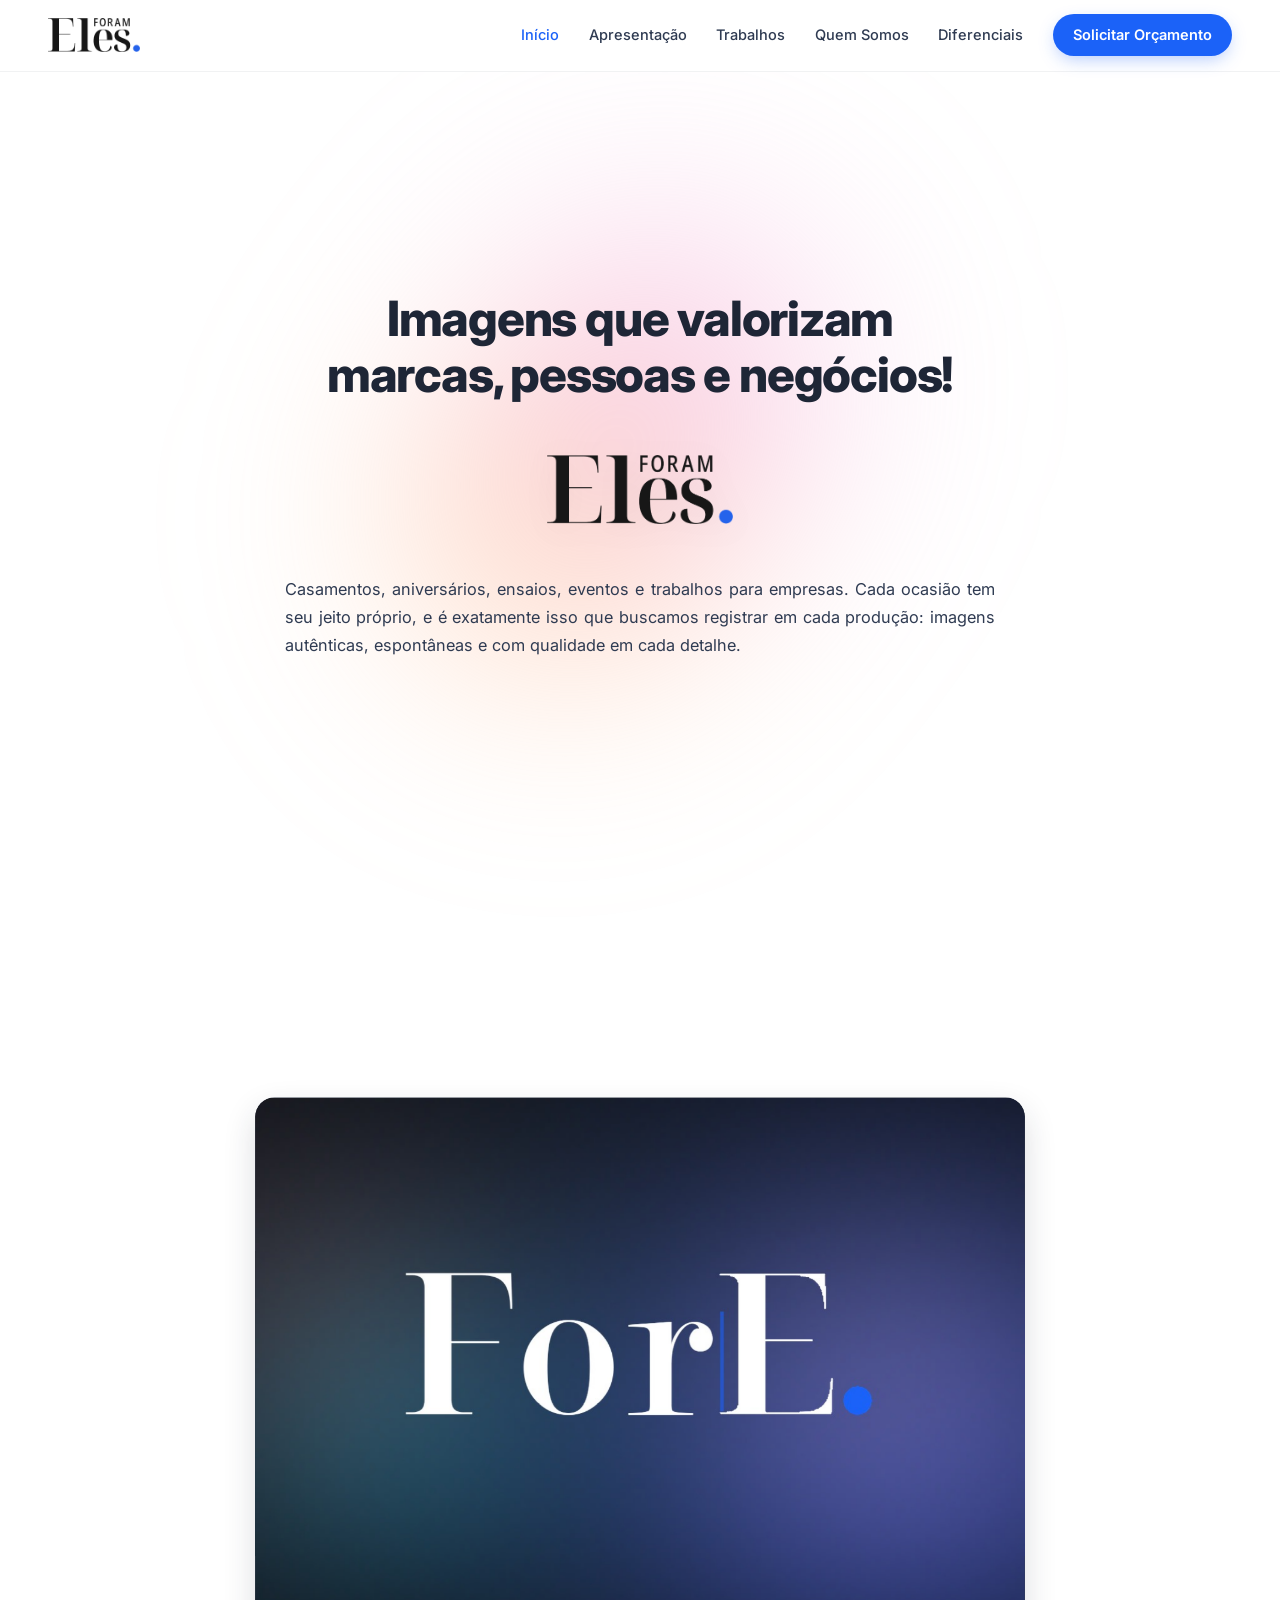
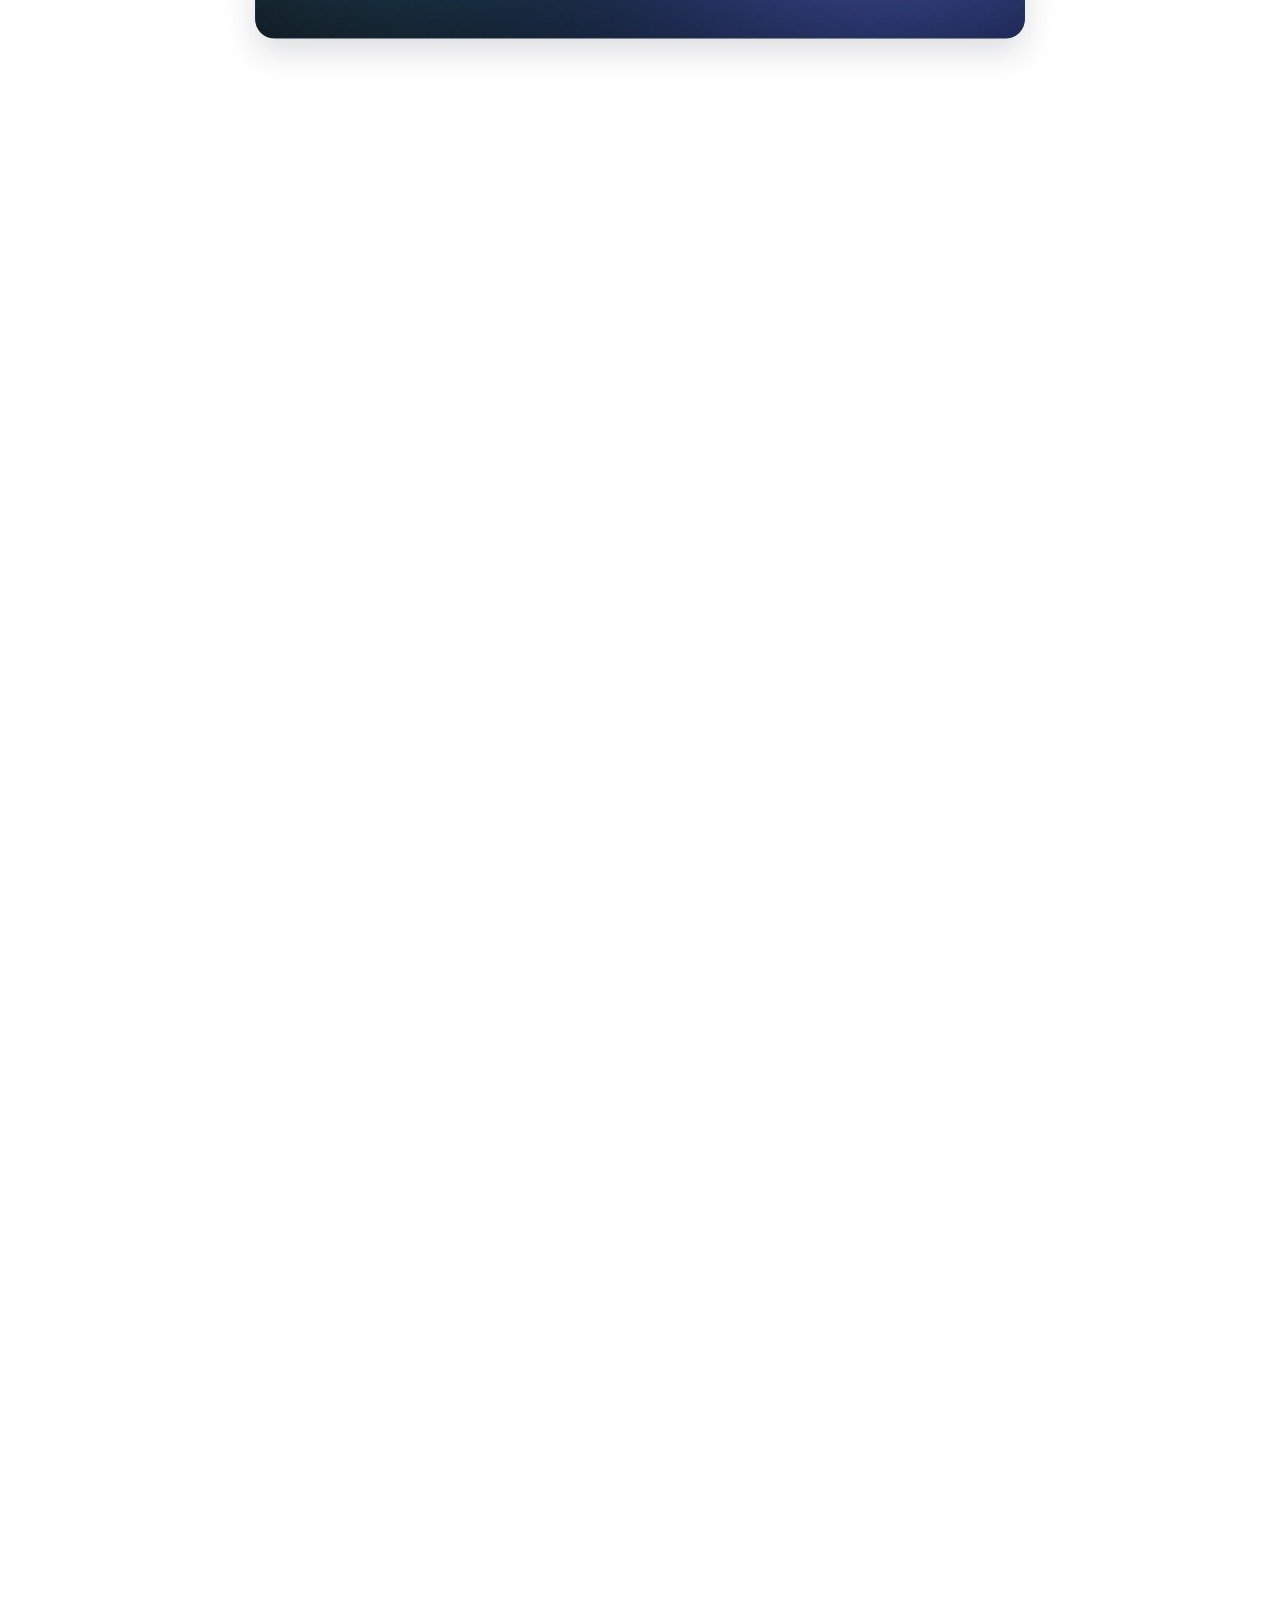
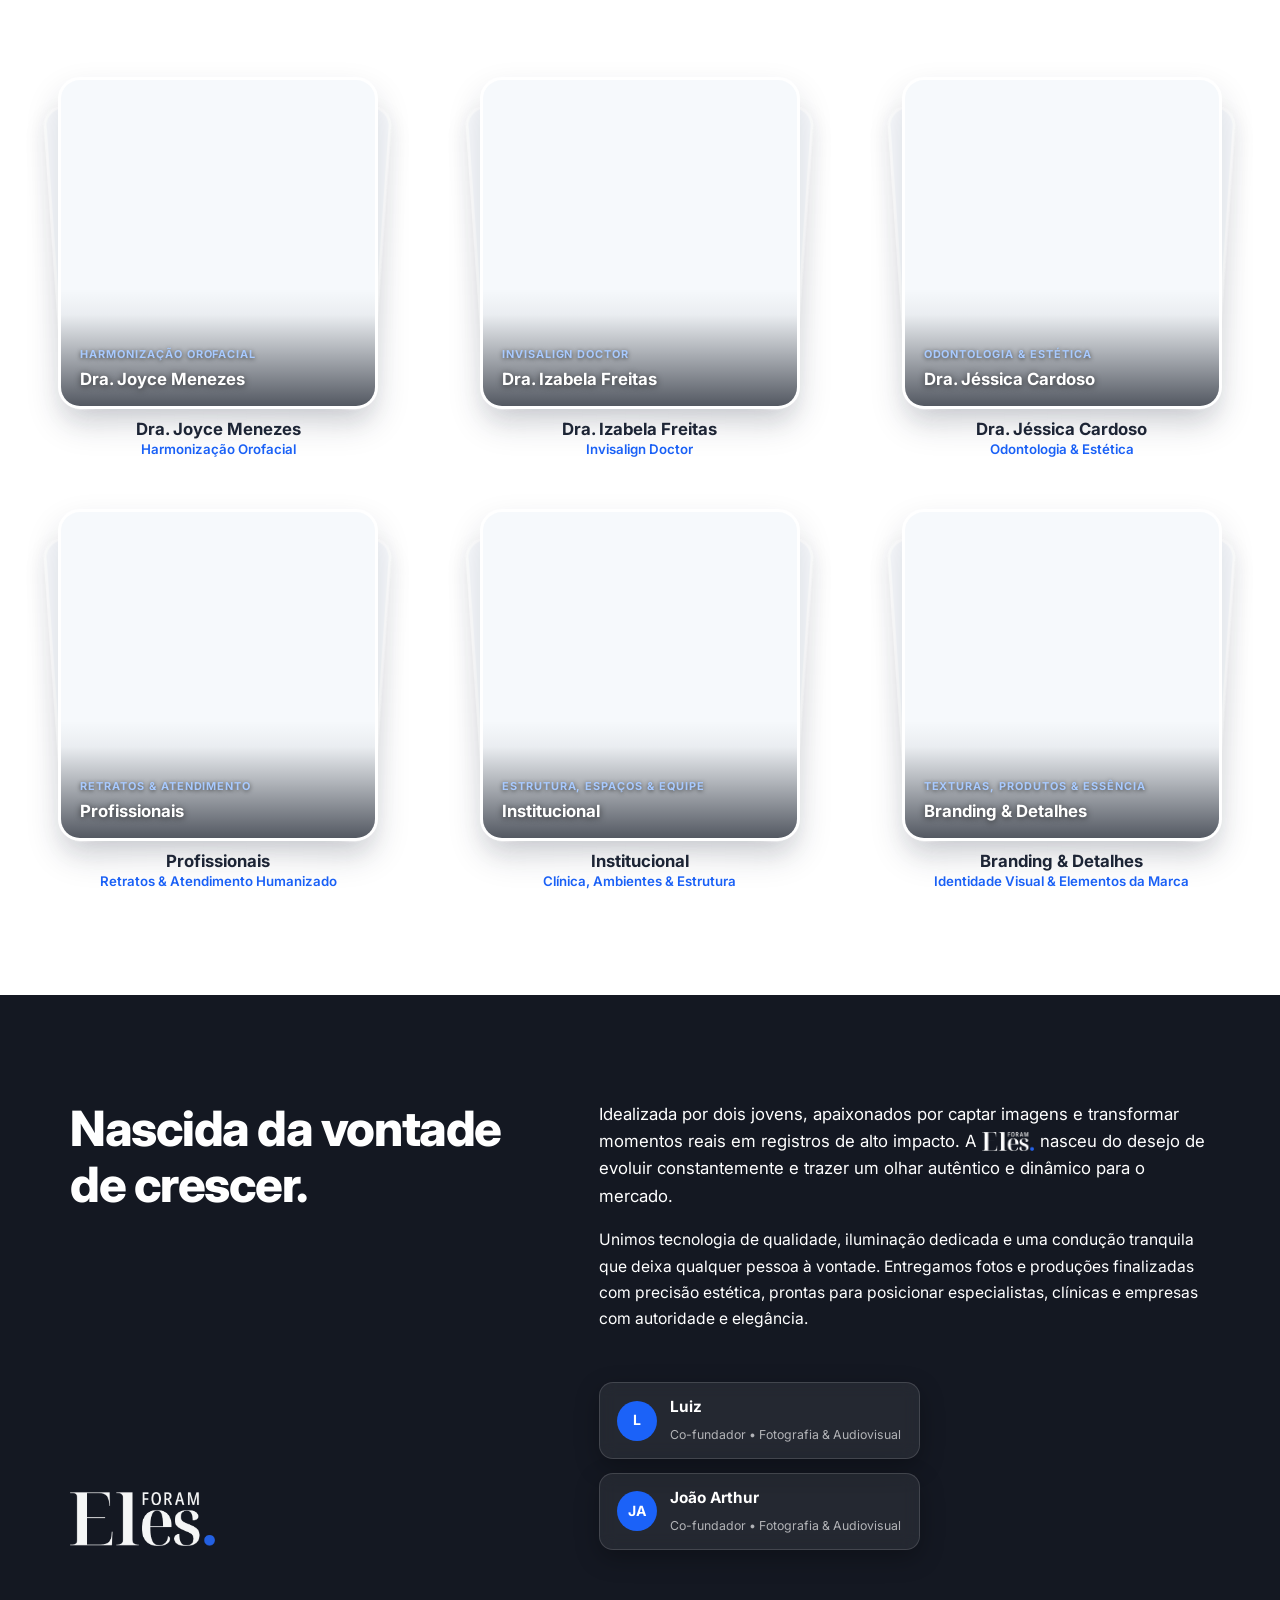
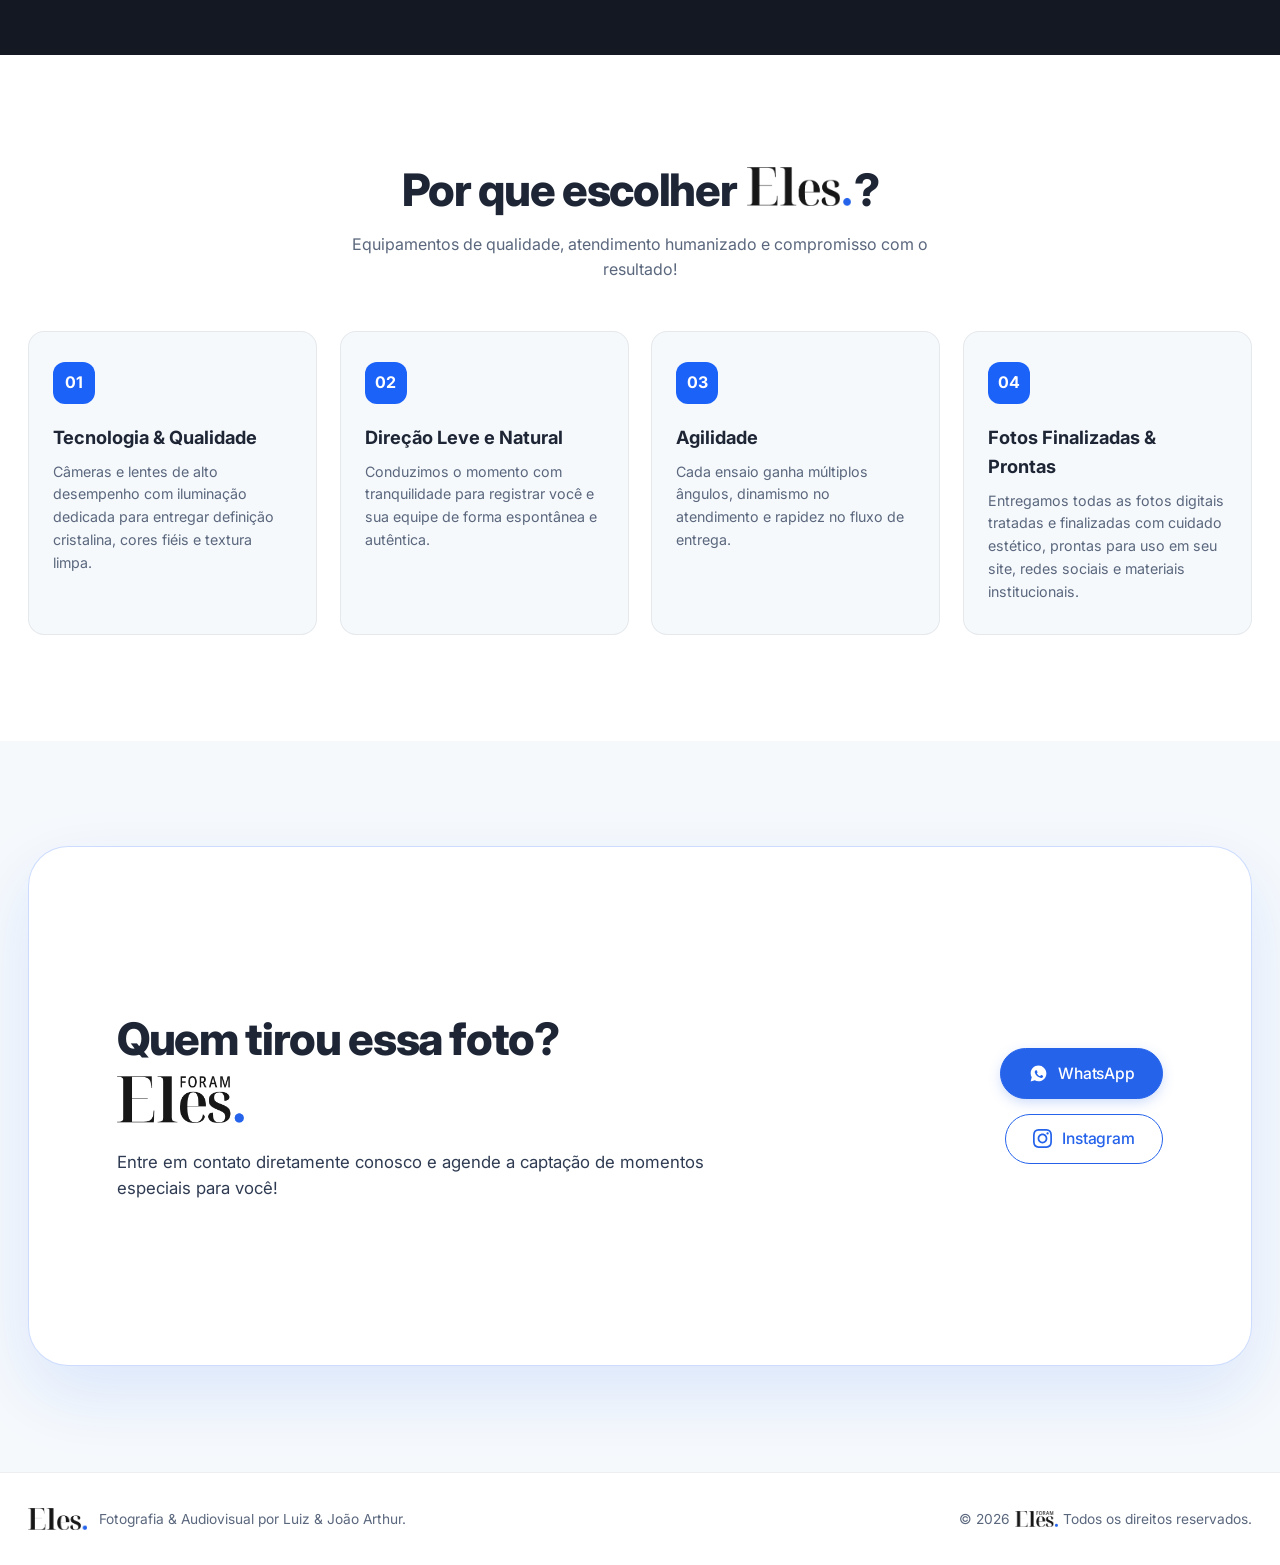
==== commit ecaf6de5: "chore: desativa temporariamente o container de servicos e menu para ajustes posteriores" ====
--- a/index.html
+++ b/index.html
@@ -15,7 +15,7 @@
   <link href="https://fonts.googleapis.com/css2?family=Inter:wght@300;400;500;600;700;800&display=swap" rel="stylesheet" />
   <!-- CookieConsent v3 (LGPD) -->
   <link rel="stylesheet" href="https://cdn.jsdelivr.net/gh/orestbida/cookieconsent@v3.0.1/dist/cookieconsent.css" />
-  <link rel="stylesheet" href="style.css?v=20261114-v14" />
+  <link rel="stylesheet" href="style.css?v=20261114-v15" />
 </head>
 <body>
 
@@ -30,7 +30,9 @@
         <a href="#inicio" class="nav-link active">Início</a>
         <a href="#destaque" class="nav-link">Apresentação</a>
         <a href="#portfolio" class="nav-link">Trabalhos</a>
+        <!-- Aba de Serviços temporariamente oculta enquanto alinhamos os ajustes:
         <a href="#servicos" class="nav-link">Serviços</a>
+        -->
         <a href="#sobre" class="nav-link">Quem Somos</a>
         <a href="#diferenciais" class="nav-link">Diferenciais</a>
         <a href="#contato" class="nav-link nav-cta">Solicitar Orçamento</a>
@@ -254,8 +256,8 @@
       </div>
     </section>
 
-    <!-- NOVO CONTAINER: NOSSOS SERVIÇOS COMPLETOS (LOGO ABAIXO DA VITRINE DE TRABALHOS) -->
-    <section class="container-services section-padding" id="servicos">
+    <!-- CONTAINER DE SERVIÇOS TEMPORARIAMENTE DESATIVADO (PRESERVADO PARA CORREÇÃO POSTERIOR) -->
+    <section class="container-services section-padding" id="servicos" style="display: none;" aria-hidden="true">
       <div class="section-inner">
         <!-- CABEÇALHO DA SEÇÃO -->
         <div class="services-header reveal">
@@ -652,6 +654,6 @@
 
   <!-- CookieConsent v3 (LGPD) -->
   <script src="https://cdn.jsdelivr.net/gh/orestbida/cookieconsent@v3.0.1/dist/cookieconsent.umd.js" defer></script>
-  <script src="script.js?v=20261114-v14" defer></script>
+  <script src="script.js?v=20261114-v15" defer></script>
 </body>
 </html>
--- a/style.css
+++ b/style.css
@@ -886,6 +886,7 @@
    SEÇÃO: NOSSOS SERVIÇOS COMPLETOS (LOGO ABAIXO DO PORTFÓLIO)
    ========================================================================== */
 .container-services {
+  display: none !important; /* Temporariamente desativado para correções posteriores */
   background-color: var(--bg-soft);
   border-top: 1px solid var(--border-subtle);
   border-bottom: 1px solid var(--border-subtle);
